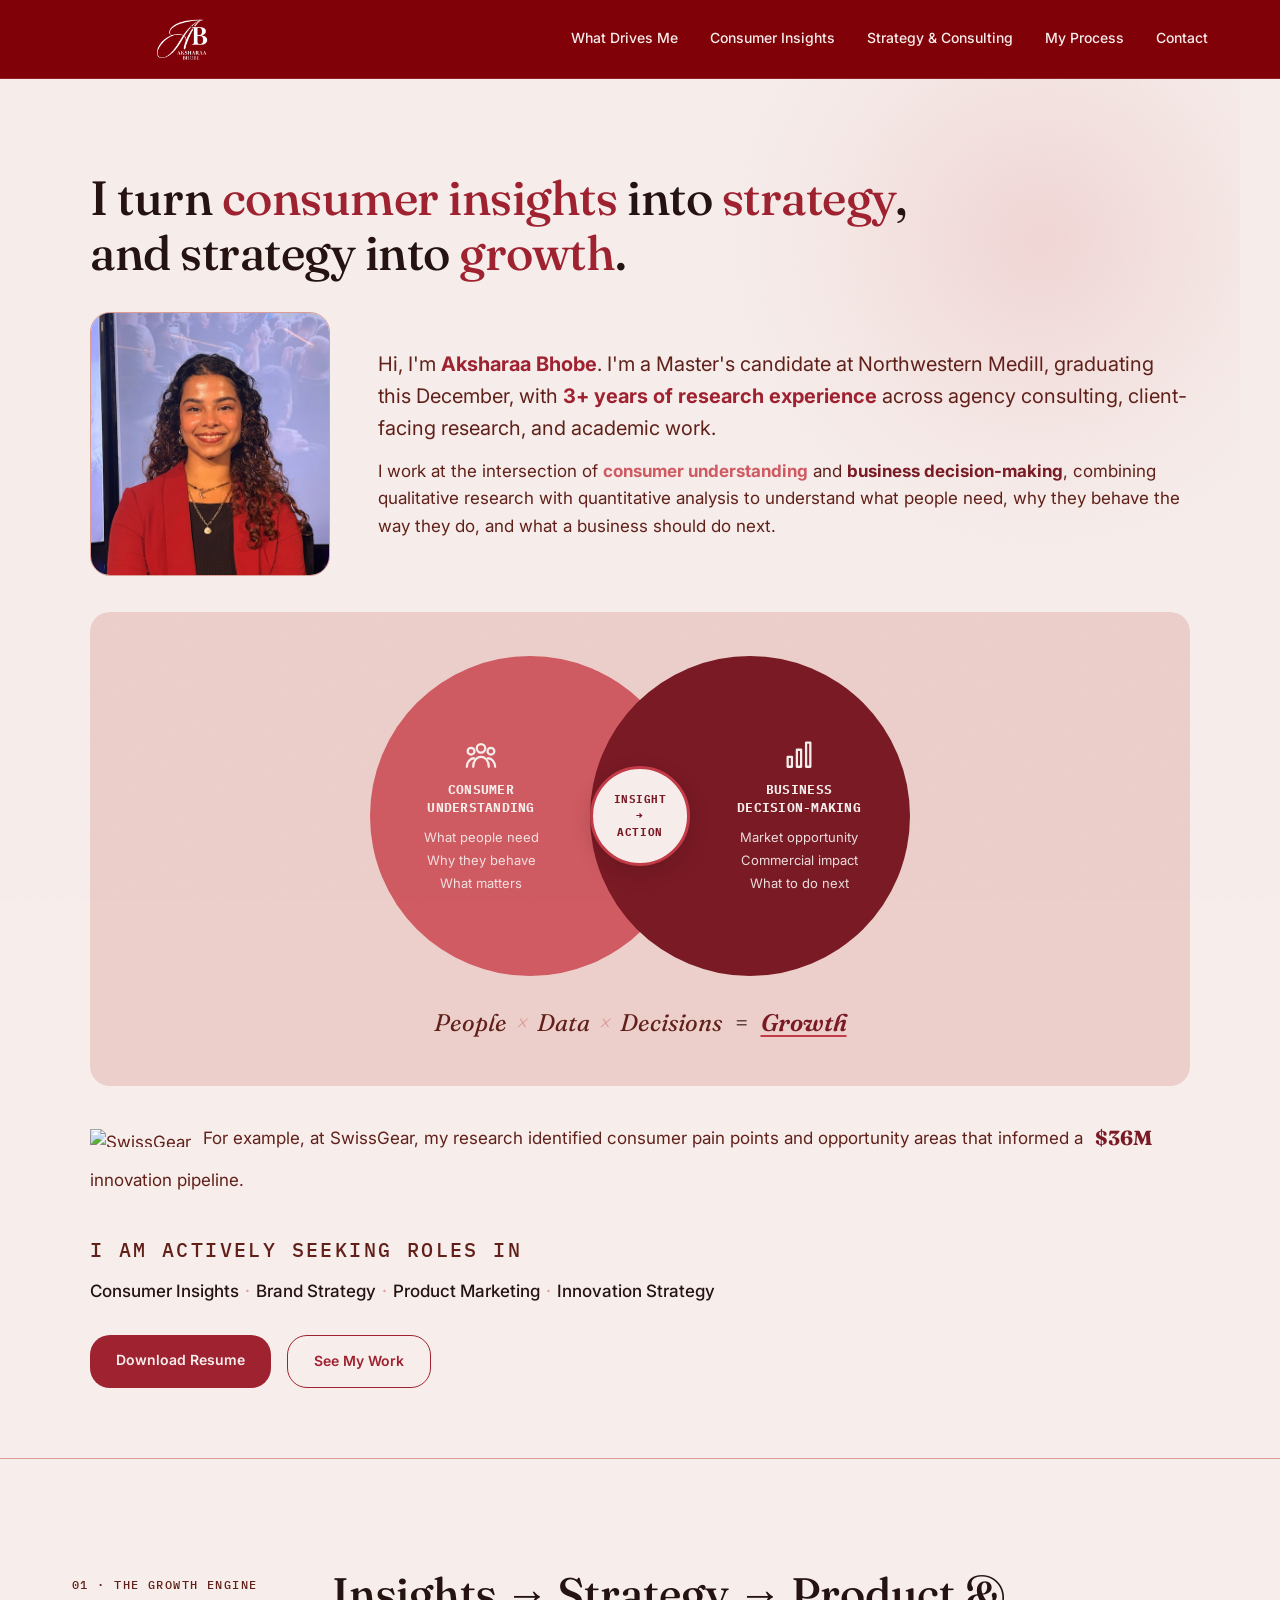
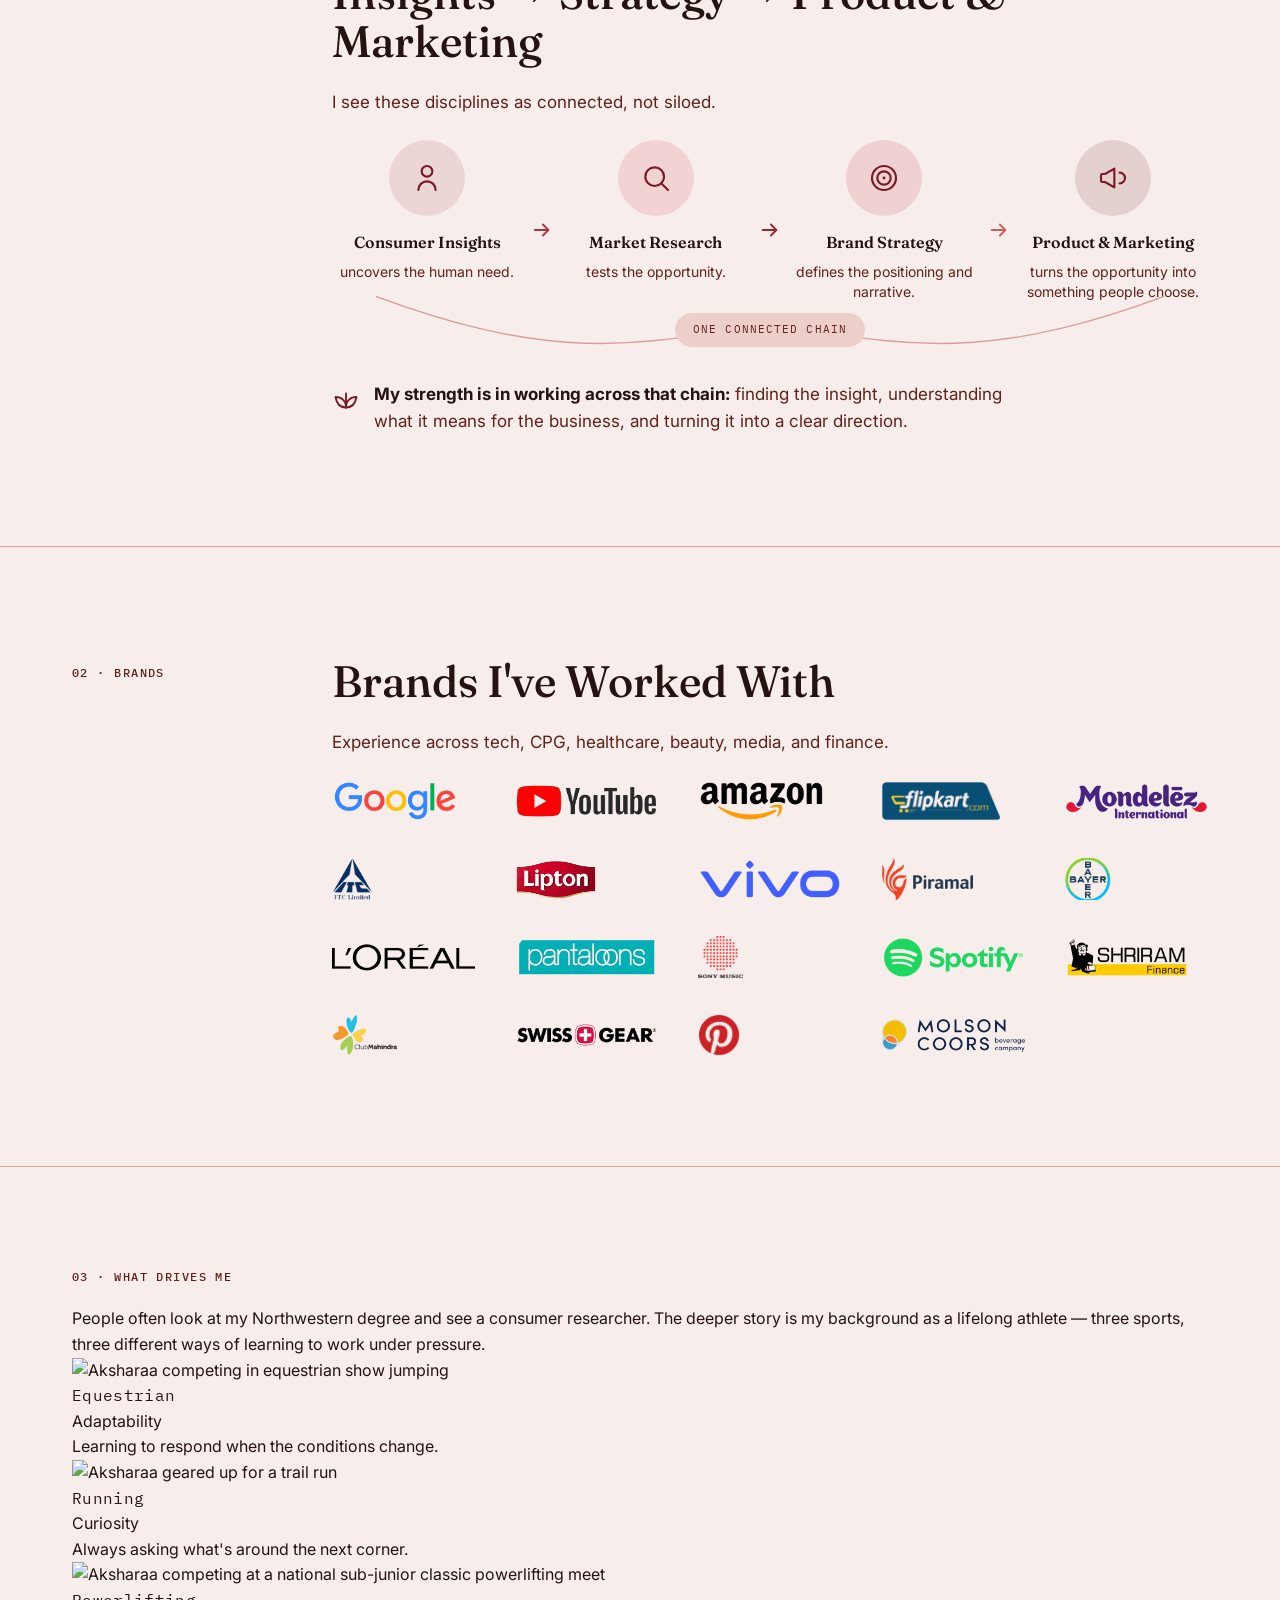
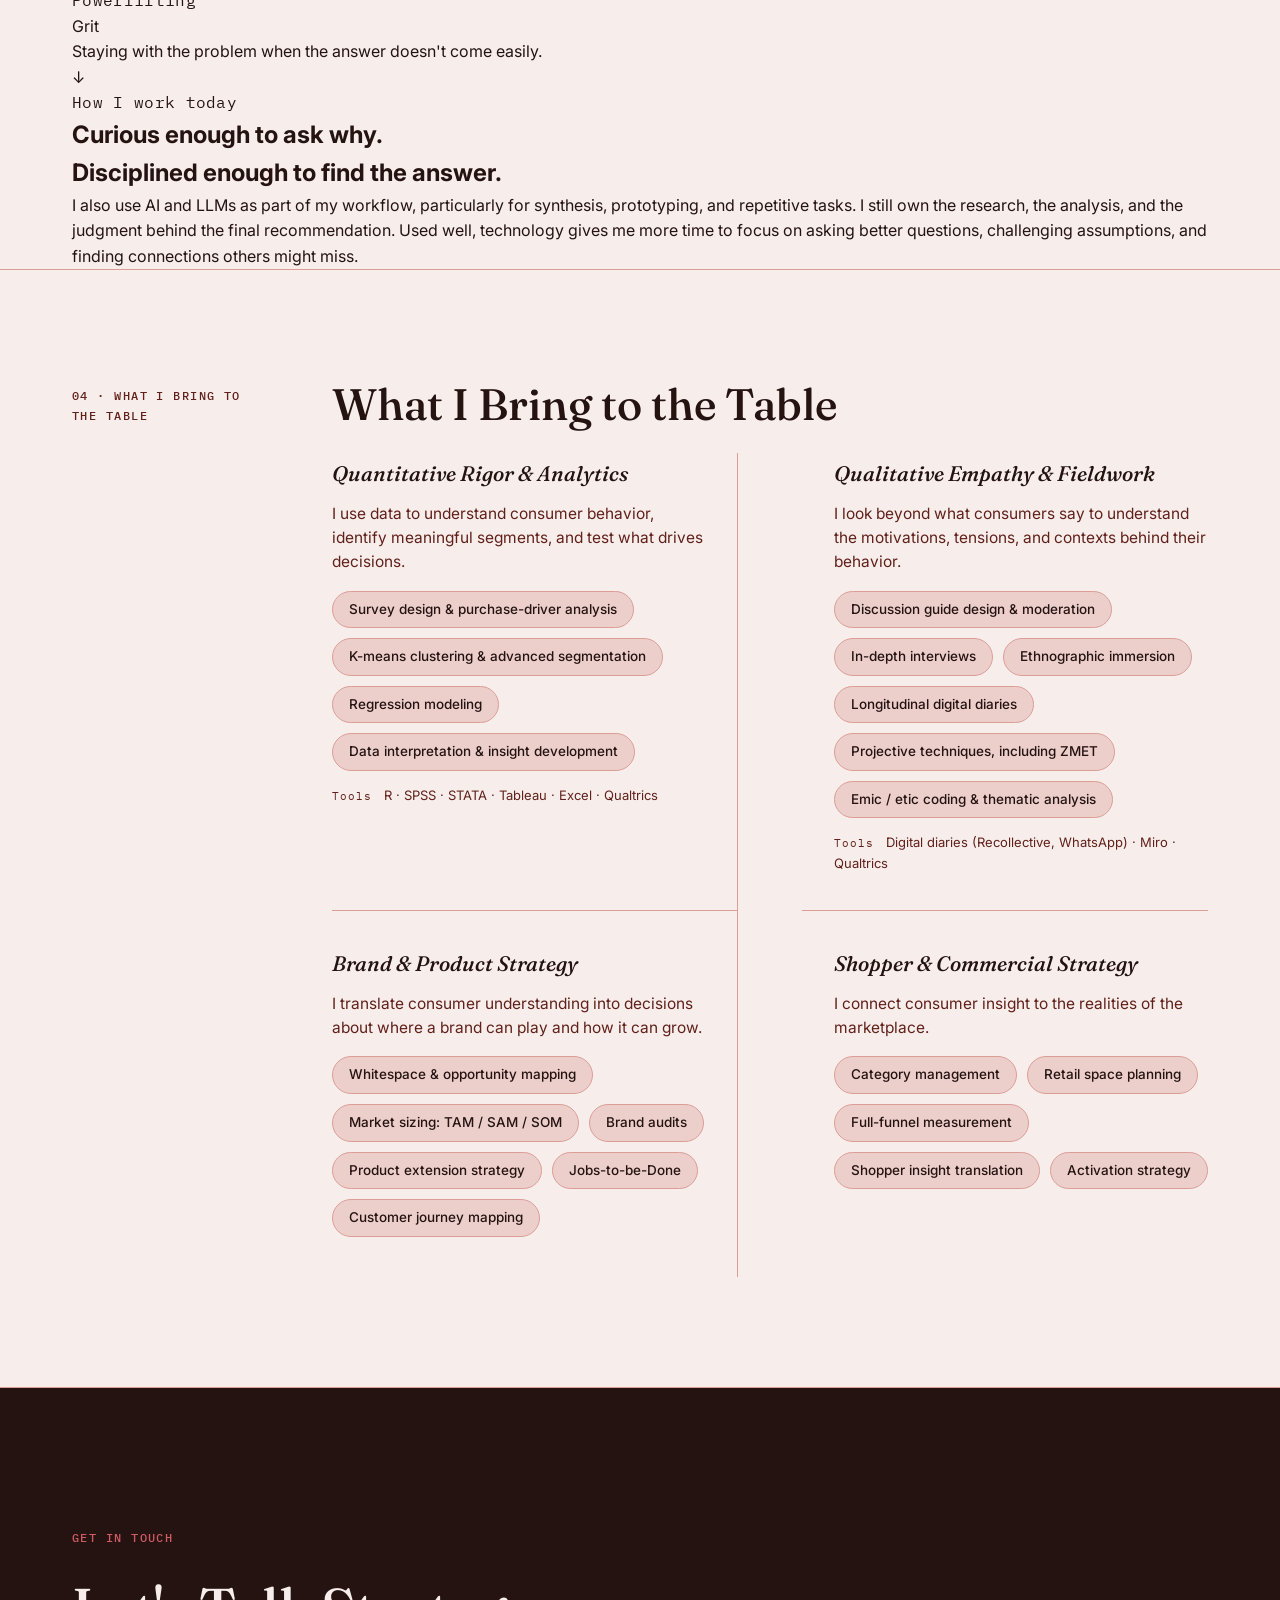
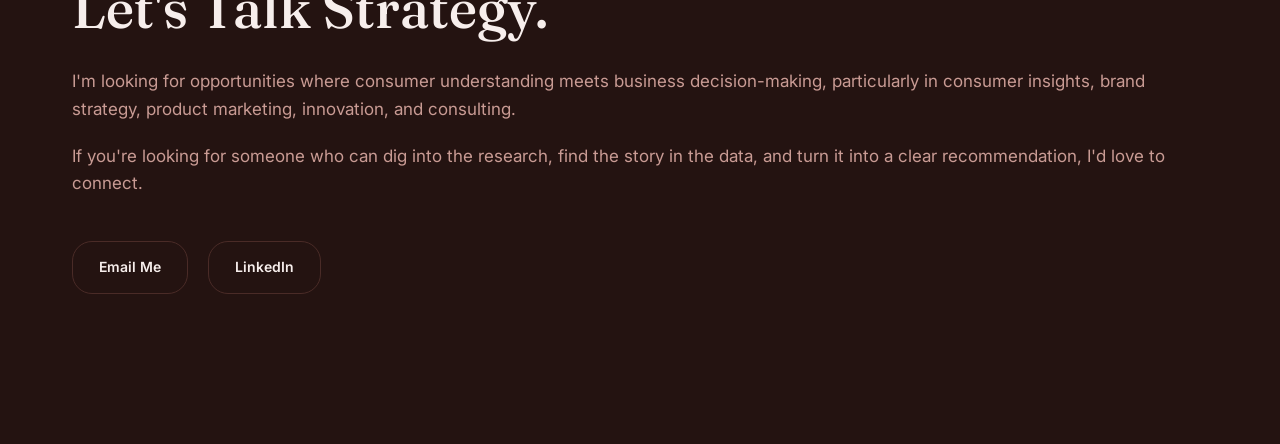
==== index.html @ e359de3a "Update index.html" ====
<!DOCTYPE html>
<html lang="en">
<head>
<meta charset="UTF-8">
<meta name="viewport" content="width=device-width, initial-scale=1.0">
<title>Aksharaa Bhobe: Consumer Insights, Brand Strategy &amp; Product Marketing</title>
<meta name="description" content="Aksharaa Bhobe turns consumer insights into strategy, and strategy into growth. IMC Master's candidate at Northwestern Medill with 3+ years of research experience across consumer insights, brand strategy, product marketing, and innovation strategy.">

<!-- Favicon -->
<link rel="icon" href="assets/favicon.ico" sizes="any">
<link rel="icon" type="image/png" sizes="32x32" href="assets/favicon-32x32.png">
<link rel="icon" type="image/png" sizes="16x16" href="assets/favicon-16x16.png">
<link rel="apple-touch-icon" sizes="180x180" href="assets/apple-touch-icon.png">
<link rel="icon" type="image/png" sizes="192x192" href="assets/android-chrome-192x192.png">
<link rel="icon" type="image/png" sizes="512x512" href="assets/android-chrome-512x512.png">

<!-- Open Graph / LinkedIn -->
<meta property="og:type" content="website" />
<meta property="og:url" content="https://akshbhobe-star.github.io/akshbhobe.github.io/" />
<meta property="og:title" content="Aksharaa Bhobe: Consumer Insights, Brand Strategy & Product Marketing" />
<meta property="og:description" content="I turn consumer insights into strategy, and strategy into growth. IMC Master's candidate at Northwestern Medill with 3+ years of research experience." />
<meta property="og:image" content="https://akshbhobe-star.github.io/akshbhobe.github.io/assets/og-image.png" />
<meta property="og:image:width" content="1200" />
<meta property="og:image:height" content="630" />

<!-- Twitter / X -->
<meta name="twitter:card" content="summary_large_image" />
<meta name="twitter:url" content="https://akshbhobe-star.github.io/akshbhobe.github.io/" />
<meta name="twitter:title" content="Aksharaa Bhobe: Consumer Insights, Brand Strategy & Product Marketing" />
<meta name="twitter:description" content="I turn consumer insights into strategy, and strategy into growth. IMC Master's candidate at Northwestern Medill with 3+ years of research experience." />
<meta name="twitter:image" content="https://akshbhobe-star.github.io/akshbhobe.github.io/assets/og-image.png" />

<link rel="canonical" href="https://akshbhobe-star.github.io/akshbhobe.github.io/">

<link rel="preconnect" href="https://fonts.googleapis.com">
<link rel="preconnect" href="https://fonts.gstatic.com" crossorigin>
<link href="https://fonts.googleapis.com/css2?family=Fraunces:ital,opsz,wght@0,9..144,300;0,9..144,400;0,9..144,500;0,9..144,600;0,9..144,700;1,9..144,400;1,9..144,500&family=Inter:wght@400;500;600;700&family=IBM+Plex+Mono:wght@400;500&display=swap" rel="stylesheet">
<link rel="stylesheet" href="styles.css">
</head>
<body>

<div class="grain" aria-hidden="true"></div>

<a class="skip-link" href="#main-content">Skip to main content</a>

<!-- NAV -->
<nav class="nav" id="nav" aria-label="Primary">
  <div class="nav-inner">
    <a href="index.html" class="nav-mark"><img src="assets/logo.png" alt="Aksharaa Bhobe home" class="nav-logo"></a>
    <div class="nav-links" id="navLinks">
      <a href="index.html#drives">What Drives Me</a>
      <a href="research.html">Consumer Insights</a>
      <a href="strategy.html">Strategy &amp; Consulting</a>
      <a href="skills.html">My Process</a>
      <a href="index.html#contact">Contact</a>
    </div>
    <button class="nav-toggle" id="navToggle" aria-label="Toggle menu" aria-expanded="false" aria-controls="navLinks">
      <span></span><span></span><span></span>
    </button>
  </div>
</nav>

<!-- HERO -->
<header class="hero hero-v2" id="top">
  <div class="hero-inner-v2">
    <h1 class="hero-title-v2">I turn <span class="accent-term">consumer insights</span> into <span class="accent-term">strategy</span>, and strategy into <span class="accent-term">growth</span>.</h1>

    <div class="hero-photo-row">
      <div class="hero-photo-col">
        <img src="assets/headshot.jpg" alt="Portrait of Aksharaa Bhobe" width="514" height="564">
      </div>
      <div class="hero-intro-col">
        <p class="hero-sub-v2">
          Hi, I'm <span class="accent-name">Aksharaa Bhobe</span>. I'm a Master's candidate at Northwestern Medill, graduating this December, with <strong>3+ years of research experience</strong> across agency consulting, client-facing research, and academic work.
        </p>
        <p class="hero-tagline-v2">
          I work at the intersection of <span class="vp-tie-a">consumer understanding</span> and <span class="vp-tie-b">business decision-making</span>, combining qualitative research with quantitative analysis to understand what people need, why they behave the way they do, and what a business should do next.
        </p>
      </div>
    </div>

    <!-- VALUE PROPOSITION -->
    <div class="vp-panel">
      <div class="vp-venn">
        <div class="vp-circle vp-circle-left">
          <div class="vp-circle-icon" aria-hidden="true">
            <svg viewBox="0 0 24 24" fill="none" stroke="currentColor" stroke-width="1.6" stroke-linecap="round" stroke-linejoin="round"><circle cx="12" cy="8" r="3"/><circle cx="5" cy="10" r="2.4"/><circle cx="19" cy="10" r="2.4"/><path d="M2 21c0-3.5 2.5-6 5-6M22 21c0-3.5-2.5-6-5-6M6.5 21c0-4 2.5-7 5.5-7s5.5 3 5.5 7"/></svg>
          </div>
          <p class="vp-circle-title mono">Consumer<br>Understanding</p>
          <ul class="vp-circle-list">
            <li>What people need</li>
            <li>Why they behave</li>
            <li>What matters</li>
          </ul>
        </div>
        <div class="vp-circle vp-circle-right">
          <div class="vp-circle-icon" aria-hidden="true">
            <svg viewBox="0 0 24 24" fill="none" stroke="currentColor" stroke-width="1.6" stroke-linecap="round" stroke-linejoin="round"><rect x="4" y="14" width="3" height="7"/><rect x="10.5" y="9" width="3" height="12"/><rect x="17" y="4" width="3" height="17"/></svg>
          </div>
          <p class="vp-circle-title mono">Business<br>Decision-Making</p>
          <ul class="vp-circle-list">
            <li>Market opportunity</li>
            <li>Commercial impact</li>
            <li>What to do next</li>
          </ul>
        </div>
        <div class="vp-circle-center">
          <p class="vp-center-label mono">Insight<br>&rarr;<br>Action</p>
        </div>
      </div>
      <p class="vp-equation">People <span class="sep">&times;</span> Data <span class="sep">&times;</span> Decisions <span class="vp-eq-eq">=</span> <span class="vp-growth">Growth</span></p>
    </div>

    <!-- SWISSGEAR PROOF LINE -->
    <p class="swiss-line">
      <img src="assets/logos/swissgear-wordmark.png" alt="SwissGear" class="swiss-logo-inline">
      For example, at SwissGear, my research identified consumer pain points and opportunity areas that informed a <strong>$36M</strong> innovation pipeline.
    </p>

    <div class="hero-seeking">
      <p class="mono eyebrow">I am actively seeking roles in</p>
      <p class="hero-seeking-roles">Consumer Insights <span class="sep">·</span> Brand Strategy <span class="sep">·</span> Product Marketing <span class="sep">·</span> Innovation Strategy</p>
    </div>

    <div class="hero-cta">
      <a href="assets/Aksharaa_Bhobe_Resume.pdf" class="btn btn-primary" target="_blank" rel="noopener">Download Resume</a>
      <a href="research.html" class="btn btn-ghost">See My Work</a>
    </div>
  </div>
</header>

<main id="main-content">

  <!-- THE GROWTH ENGINE -->
  <section class="section reveal" id="engine" aria-labelledby="engine-heading">
    <div class="section-inner section-grid">
      <div class="section-tag">
        <p class="mono eyebrow">01 &middot; The Growth Engine</p>
      </div>
      <div class="section-content">
        <h2 class="section-title" id="engine-heading">Insights &rarr; Strategy &rarr; Product &amp; Marketing</h2>
        <p class="lede-line">I see these disciplines as connected, not siloed.</p>

        <div class="engine-chain">
          <div class="engine-chain-track">
            <div class="engine-node">
              <div class="engine-icon engine-icon-1" aria-hidden="true">
                <svg viewBox="0 0 24 24" fill="none" stroke="currentColor" stroke-width="1.6" stroke-linecap="round" stroke-linejoin="round"><circle cx="12" cy="7" r="4"/><path d="M5.5 21a6.5 6.5 0 0 1 13 0"/></svg>
              </div>
              <p class="engine-node-title">Consumer Insights</p>
              <p class="engine-node-desc">uncovers the human need.</p>
            </div>

            <div class="engine-arrow engine-arrow-1" aria-hidden="true">
              <svg viewBox="0 0 24 24" fill="none" stroke="currentColor" stroke-width="2" stroke-linecap="round" stroke-linejoin="round"><path d="M4 12h14"/><path d="m13 6 6 6-6 6"/></svg>
            </div>

            <div class="engine-node">
              <div class="engine-icon engine-icon-2" aria-hidden="true">
                <svg viewBox="0 0 24 24" fill="none" stroke="currentColor" stroke-width="1.6" stroke-linecap="round" stroke-linejoin="round"><circle cx="11" cy="11" r="7"/><path d="m21 21-4.35-4.35"/></svg>
              </div>
              <p class="engine-node-title">Market Research</p>
              <p class="engine-node-desc">tests the opportunity.</p>
            </div>

            <div class="engine-arrow engine-arrow-2" aria-hidden="true">
              <svg viewBox="0 0 24 24" fill="none" stroke="currentColor" stroke-width="2" stroke-linecap="round" stroke-linejoin="round"><path d="M4 12h14"/><path d="m13 6 6 6-6 6"/></svg>
            </div>

            <div class="engine-node">
              <div class="engine-icon engine-icon-3" aria-hidden="true">
                <svg viewBox="0 0 24 24" fill="none" stroke="currentColor" stroke-width="1.6" stroke-linecap="round" stroke-linejoin="round"><circle cx="12" cy="12" r="9"/><circle cx="12" cy="12" r="5"/><circle cx="12" cy="12" r="1.1" fill="currentColor" stroke="none"/></svg>
              </div>
              <p class="engine-node-title">Brand Strategy</p>
              <p class="engine-node-desc">defines the positioning and narrative.</p>
            </div>

            <div class="engine-arrow engine-arrow-3" aria-hidden="true">
              <svg viewBox="0 0 24 24" fill="none" stroke="currentColor" stroke-width="2" stroke-linecap="round" stroke-linejoin="round"><path d="M4 12h14"/><path d="m13 6 6 6-6 6"/></svg>
            </div>

            <div class="engine-node">
              <div class="engine-icon engine-icon-4" aria-hidden="true">
                <svg viewBox="0 0 24 24" fill="none" stroke="currentColor" stroke-width="1.6" stroke-linecap="round" stroke-linejoin="round"><path d="M3 10v4a1 1 0 0 0 1 1h2l7 4V5L6 9H4a1 1 0 0 0-1 1z"/><path d="M17 8a4 4 0 0 1 0 8"/></svg>
              </div>
              <p class="engine-node-title">Product &amp; Marketing</p>
              <p class="engine-node-desc">turns the opportunity into something people choose.</p>
            </div>
          </div>

          <div class="engine-chain-bridge" aria-hidden="true">
            <svg class="engine-bridge-svg" viewBox="0 0 800 70" preserveAspectRatio="none">
              <path class="engine-bridge-path" d="M40 8 C 180 70, 260 70, 380 40" fill="none" stroke-width="1.5" marker-end="url(#engineArrowLeft)"/>
              <path class="engine-bridge-path" d="M760 8 C 620 70, 540 70, 420 40" fill="none" stroke-width="1.5" marker-end="url(#engineArrowRight)"/>
              <defs>
                <marker id="engineArrowLeft" markerWidth="8" markerHeight="8" refX="4" refY="4" orient="auto"><path d="M0,0 L8,4 L0,8 Z" /></marker>
                <marker id="engineArrowRight" markerWidth="8" markerHeight="8" refX="4" refY="4" orient="auto"><path d="M8,0 L0,4 L8,8 Z" /></marker>
              </defs>
            </svg>
            <span class="engine-chain-pill mono">One connected chain</span>
          </div>
        </div>

        <p class="closing-line engine-closing">
          <span class="engine-closing-icon" aria-hidden="true">
            <svg viewBox="0 0 24 24" fill="none" stroke="currentColor" stroke-width="1.6" stroke-linecap="round" stroke-linejoin="round"><path d="M12 21c0-6 4-9 9-9-1 6-4 9-9 9z"/><path d="M12 21c0-6-4-9-9-9 1 6 4 9 9 9z"/><path d="M12 21V9"/></svg>
          </span>
          <span><strong>My strength is in working across that chain:</strong> finding the insight, understanding what it means for the business, and turning it into a clear direction.</span>
        </p>
      </div>
    </div>
  </section>

  <!-- BRANDS -->
  <section class="section reveal" id="clients" aria-labelledby="brands-heading">
    <div class="section-inner section-grid">
      <div class="section-tag">
        <p class="mono eyebrow">02 &middot; Brands</p>
      </div>
      <div class="section-content">
        <h2 class="section-title" id="brands-heading">Brands I've Worked With</h2>
        <p class="lede-line">Experience across tech, CPG, healthcare, beauty, media, and finance.</p>
        <ul class="brand-logos" aria-label="Brands I've worked with">
          <li><img src="[data-uri]" alt="Google" class="brand-logo" loading="lazy"></li>
          <li><img src="[data-uri]" alt="YouTube" class="brand-logo" loading="lazy"></li>
          <li><img src="[data-uri]" alt="Amazon" class="brand-logo" loading="lazy"></li>
          <li><img src="[data-uri]" alt="Flipkart" class="brand-logo" loading="lazy"></li>
          <li><img src="[data-uri]" alt="Mondelēz International" class="brand-logo" loading="lazy"></li>
          <li><img src="[data-uri]" alt="ITC Limited" class="brand-logo" loading="lazy"></li>
          <li><img src="[data-uri]" alt="Lipton" class="brand-logo" loading="lazy"></li>
          <li><img src="[data-uri]" alt="Vivo" class="brand-logo" loading="lazy"></li>
          <li><img src="[data-uri]" alt="Piramal" class="brand-logo" loading="lazy"></li>
          <li><img src="[data-uri]" alt="Bayer" class="brand-logo" loading="lazy"></li>
          <li><img src="[data-uri]" alt="L'Oréal" class="brand-logo" loading="lazy"></li>
          <li><img src="[data-uri]" alt="Pantaloons" class="brand-logo" loading="lazy"></li>
          <li><img src="[data-uri]" alt="Sony Music" class="brand-logo" loading="lazy"></li>
          <li><img src="[data-uri]" alt="Spotify" class="brand-logo" loading="lazy"></li>
          <li><img src="[data-uri]" alt="Shriram Finance" class="brand-logo" loading="lazy"></li>
          <li><img src="[data-uri]" alt="Club Mahindra" class="brand-logo" loading="lazy"></li>
          <li><img src="[data-uri]" alt="SwissGear" class="brand-logo" loading="lazy"></li>
          <li><img src="[data-uri]" alt="Pinterest" class="brand-logo" loading="lazy"></li>
          <li><img src="[data-uri]" alt="Molson Coors" class="brand-logo" loading="lazy"></li>
        </ul>
      </div>
    </div>
  </section>

  <!-- WHAT DRIVES ME — editorial photo grid + closing pull-quote,
       deliberately breaking the label+content grid used elsewhere:
       the most personal section on the page gets the most room. -->
  <section class="drives-scroll reveal" id="drives" aria-labelledby="drives-heading">
    <div class="section-inner drives-stage">
      <p class="mono eyebrow drives-eyebrow">03 &middot; What Drives Me</p>
      <p class="drives-intro">
        People often look at my Northwestern degree and see a consumer researcher. The deeper story is my background as a lifelong athlete &mdash; three sports, three different ways of learning to work under pressure.
      </p>

      <div class="drives-grid">
        <figure class="drives-card">
          <div class="drives-card-photo">
            <img src="assets/drives/equestrian.jpg" alt="Aksharaa competing in equestrian show jumping" loading="lazy">
          </div>
          <figcaption>
            <p class="drives-card-sport mono">Equestrian</p>
            <p class="drives-card-trait">Adaptability</p>
            <p class="drives-card-desc">Learning to respond when the conditions change.</p>
          </figcaption>
        </figure>

        <figure class="drives-card drives-card-mid">
          <div class="drives-card-photo">
            <img src="assets/drives/running.jpg" alt="Aksharaa geared up for a trail run" loading="lazy">
          </div>
          <figcaption>
            <p class="drives-card-sport mono">Running</p>
            <p class="drives-card-trait">Curiosity</p>
            <p class="drives-card-desc">Always asking what's around the next corner.</p>
          </figcaption>
        </figure>

        <figure class="drives-card">
          <div class="drives-card-photo">
            <img src="assets/drives/powerlifting.jpg" alt="Aksharaa competing at a national sub-junior classic powerlifting meet" loading="lazy">
          </div>
          <figcaption>
            <p class="drives-card-sport mono">Powerlifting</p>
            <p class="drives-card-trait">Grit</p>
            <p class="drives-card-desc">Staying with the problem when the answer doesn't come easily.</p>
          </figcaption>
        </figure>
      </div>

      <p class="drives-arrow-divider" aria-hidden="true">&darr;</p>
      <p class="drives-today-label mono">How I work today</p>
      <h2 class="drives-closing-quote" id="drives-heading">Curious enough to ask why.<br>Disciplined enough to find the answer.</h2>

      <p class="drives-followup">
        I also use AI and LLMs as part of my workflow, particularly for synthesis, prototyping, and repetitive tasks. I still own the research, the analysis, and the judgment behind the final recommendation. Used well, technology gives me more time to focus on asking better questions, challenging assumptions, and finding connections others might miss.
      </p>
    </div>
  </section>

  <!-- WHAT I BRING TO THE TABLE -->
  <section class="section reveal" id="skills" aria-labelledby="skills-heading">
    <div class="section-inner section-grid">
      <div class="section-tag">
        <p class="mono eyebrow">04 &middot; What I Bring to the Table</p>
      </div>
      <div class="section-content">
        <h2 class="section-title" id="skills-heading">What I Bring to the Table</h2>

        <div class="capability-grid">
          <div class="capability">
            <h3 class="capability-title">Quantitative Rigor &amp; Analytics</h3>
            <p class="capability-desc">I use data to understand consumer behavior, identify meaningful segments, and test what drives decisions.</p>
            <ul class="capability-list">
              <li>Survey design &amp; purchase-driver analysis</li>
              <li>K-means clustering &amp; advanced segmentation</li>
              <li>Regression modeling</li>
              <li>Data interpretation &amp; insight development</li>
            </ul>
            <p class="capability-tools"><span class="mono">Tools</span> R &middot; SPSS &middot; STATA &middot; Tableau &middot; Excel &middot; Qualtrics</p>
          </div>

          <div class="capability">
            <h3 class="capability-title">Qualitative Empathy &amp; Fieldwork</h3>
            <p class="capability-desc">I look beyond what consumers say to understand the motivations, tensions, and contexts behind their behavior.</p>
            <ul class="capability-list">
              <li>Discussion guide design &amp; moderation</li>
              <li>In-depth interviews</li>
              <li>Ethnographic immersion</li>
              <li>Longitudinal digital diaries</li>
              <li>Projective techniques, including ZMET</li>
              <li>Emic / etic coding &amp; thematic analysis</li>
            </ul>
            <p class="capability-tools"><span class="mono">Tools</span> Digital diaries (Recollective, WhatsApp) &middot; Miro &middot; Qualtrics</p>
          </div>

          <div class="capability">
            <h3 class="capability-title">Brand &amp; Product Strategy</h3>
            <p class="capability-desc">I translate consumer understanding into decisions about where a brand can play and how it can grow.</p>
            <ul class="capability-list">
              <li>Whitespace &amp; opportunity mapping</li>
              <li>Market sizing: TAM / SAM / SOM</li>
              <li>Brand audits</li>
              <li>Product extension strategy</li>
              <li>Jobs-to-be-Done</li>
              <li>Customer journey mapping</li>
            </ul>
          </div>

          <div class="capability">
            <h3 class="capability-title">Shopper &amp; Commercial Strategy</h3>
            <p class="capability-desc">I connect consumer insight to the realities of the marketplace.</p>
            <ul class="capability-list">
              <li>Category management</li>
              <li>Retail space planning</li>
              <li>Full-funnel measurement</li>
              <li>Shopper insight translation</li>
              <li>Activation strategy</li>
            </ul>
          </div>
        </div>
      </div>
    </div>
  </section>

</main>

<!-- FOOTER (persistent contact) -->
<footer class="contact" id="contact" aria-labelledby="contact-heading">
  <div class="section-inner contact-inner">
    <p class="mono eyebrow">Get In Touch</p>
    <h2 class="contact-title" id="contact-heading">Let's Talk Strategy.</h2>
    <p class="contact-sub">
      I'm looking for opportunities where consumer understanding meets business decision-making, particularly in consumer insights, brand strategy, product marketing, innovation, and consulting.
    </p>
    <p class="contact-sub contact-sub-2">
      If you're looking for someone who can dig into the research, find the story in the data, and turn it into a clear recommendation, I'd love to connect.
    </p>
    <div class="contact-links">
      <a href="mailto:akshbhobe@gmail.com" class="contact-link">Email Me</a>
      <a href="https://www.linkedin.com/in/aksharaa-bhobe" class="contact-link" target="_blank" rel="noopener">LinkedIn</a>
    </div>
  </div>
</footer>

<script src="script.js"></script>
</body>
</html>
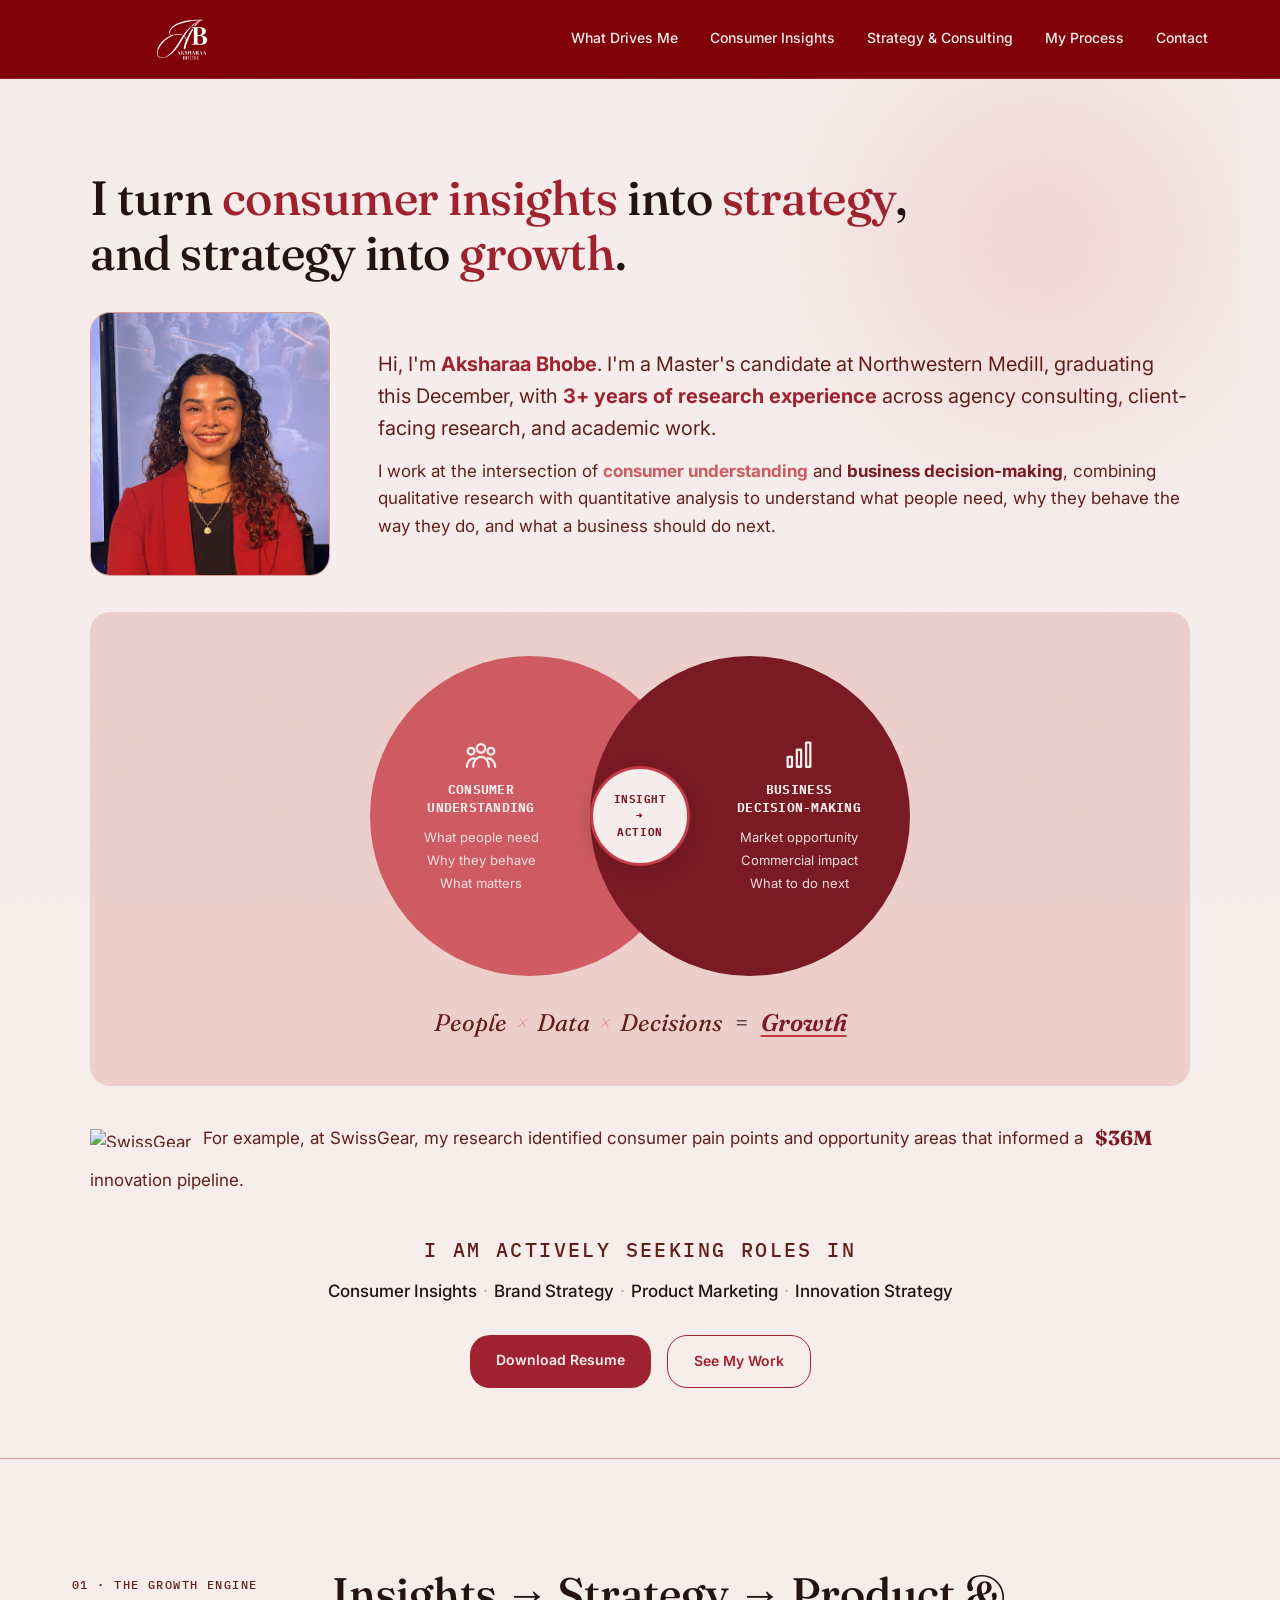
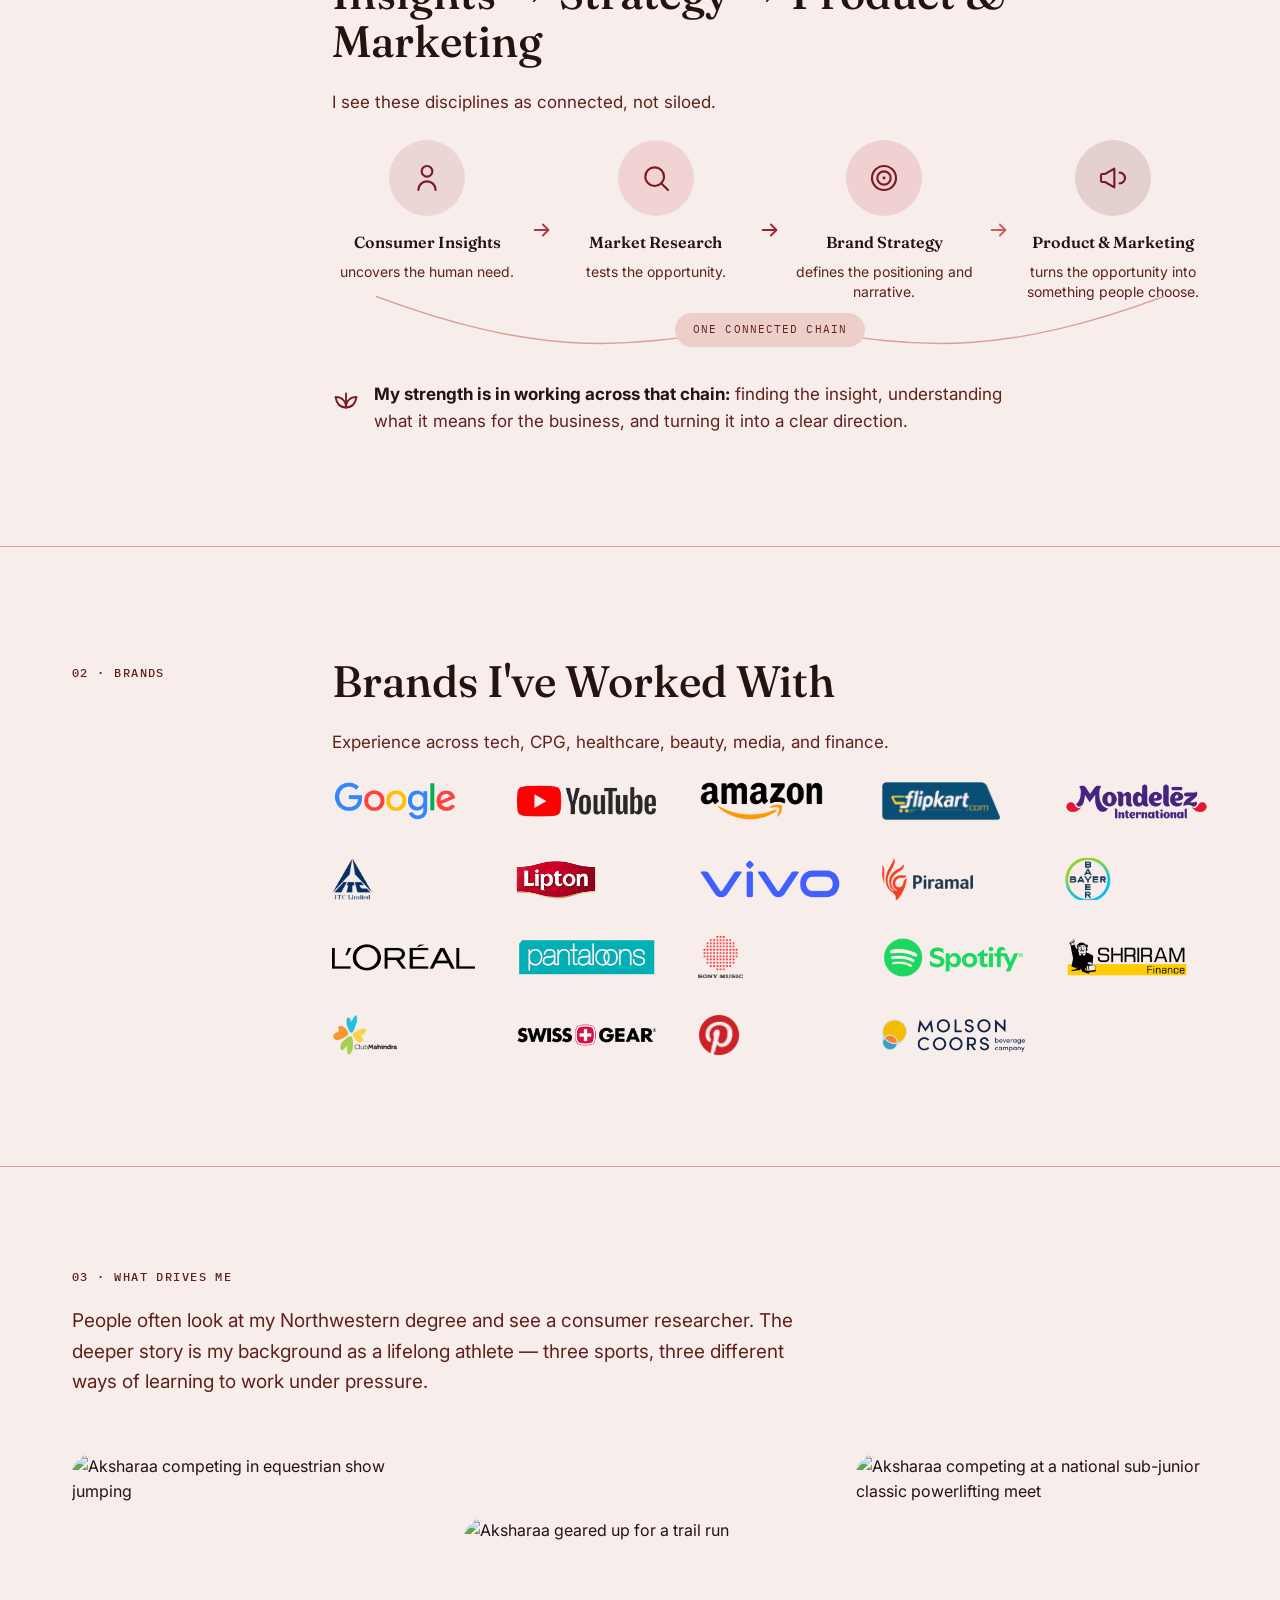
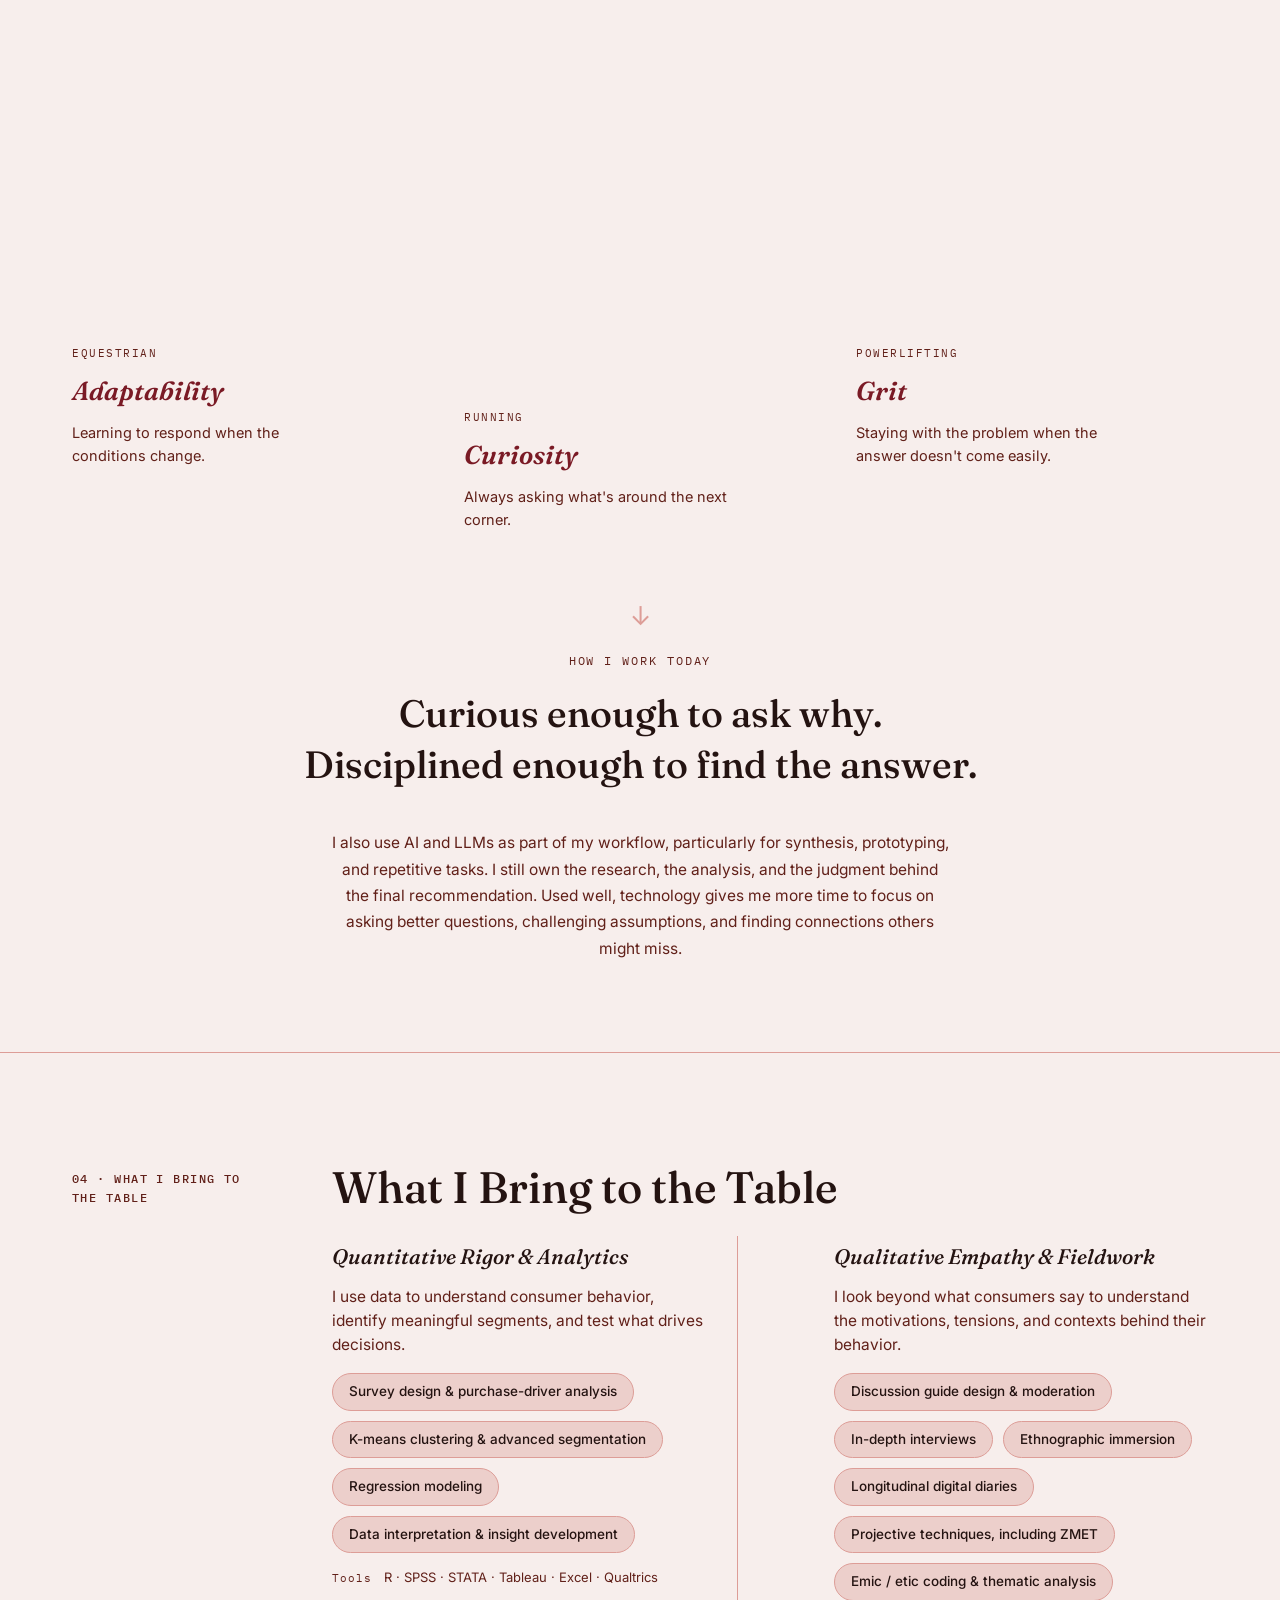
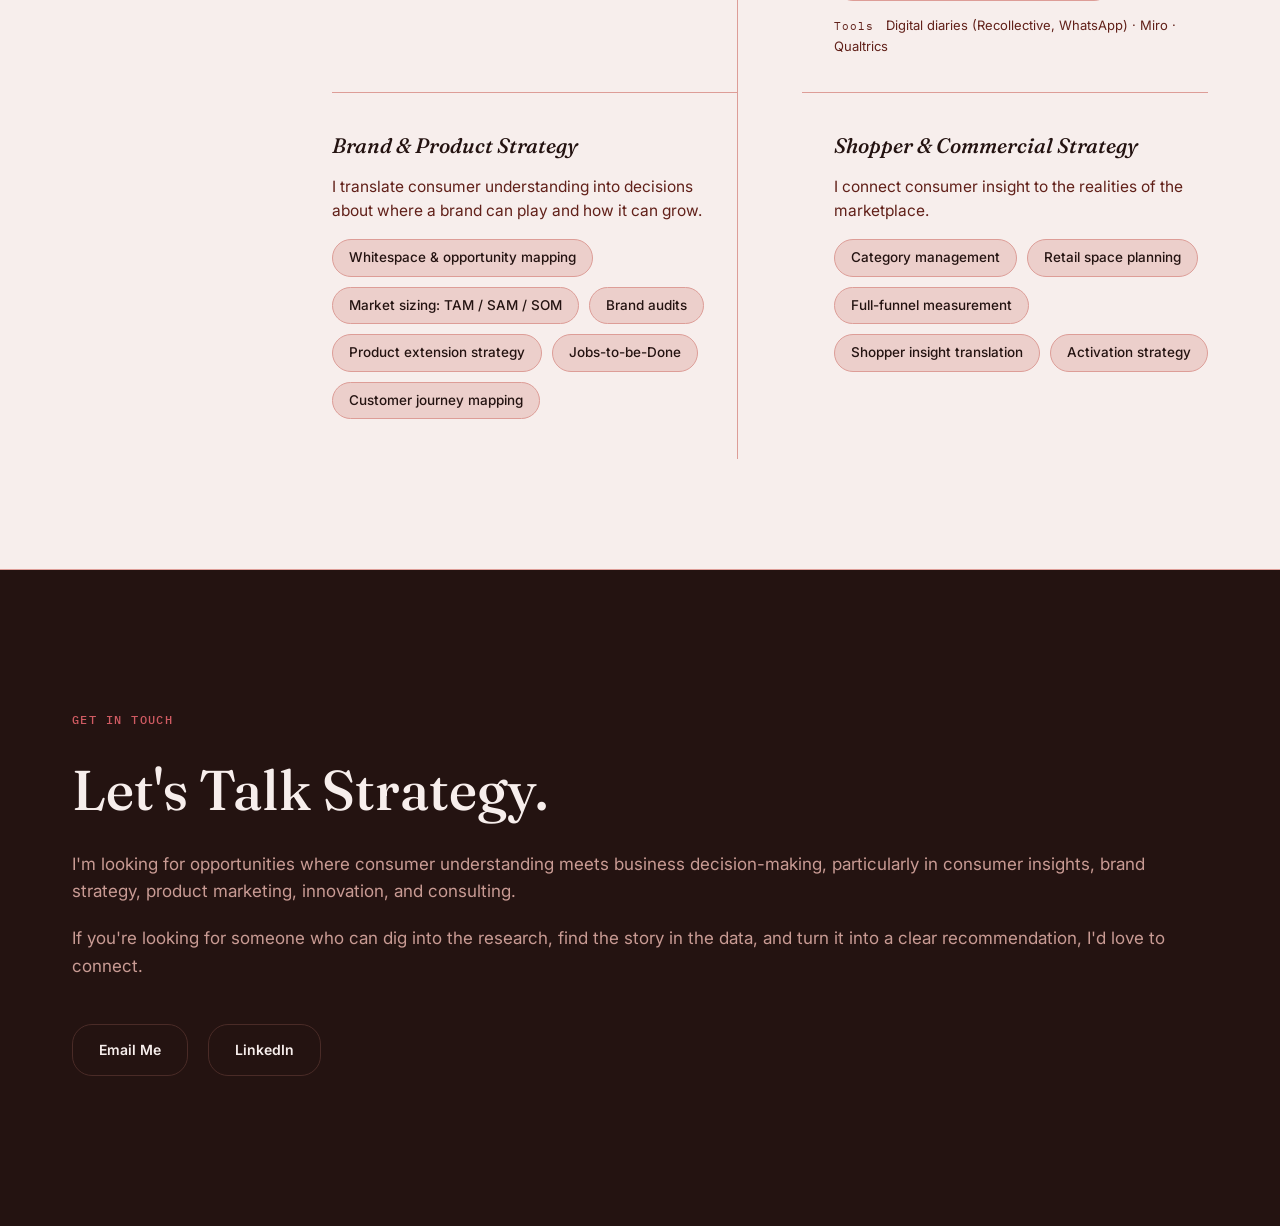
==== commit 29d665d7: "Update index.html" ====
--- a/index.html
+++ b/index.html
@@ -258,7 +258,7 @@
       <div class="drives-grid">
         <figure class="drives-card">
           <div class="drives-card-photo">
-            <img src="assets/drives/equestrian.jpg" alt="Aksharaa competing in equestrian show jumping" loading="lazy">
+            <img src="assets/equestrian.jpg" alt="Aksharaa competing in equestrian show jumping" loading="lazy">
           </div>
           <figcaption>
             <p class="drives-card-sport mono">Equestrian</p>
@@ -269,7 +269,7 @@
 
         <figure class="drives-card drives-card-mid">
           <div class="drives-card-photo">
-            <img src="assets/drives/running.jpg" alt="Aksharaa geared up for a trail run" loading="lazy">
+            <img src="assets/running.jpg" alt="Aksharaa geared up for a trail run" loading="lazy">
           </div>
           <figcaption>
             <p class="drives-card-sport mono">Running</p>
@@ -280,7 +280,7 @@
 
         <figure class="drives-card">
           <div class="drives-card-photo">
-            <img src="assets/drives/powerlifting.jpg" alt="Aksharaa competing at a national sub-junior classic powerlifting meet" loading="lazy">
+            <img src="assets/powerlifting.jpg" alt="Aksharaa competing at a national sub-junior classic powerlifting meet" loading="lazy">
           </div>
           <figcaption>
             <p class="drives-card-sport mono">Powerlifting</p>
--- a/styles.css
+++ b/styles.css
@@ -453,6 +453,9 @@
   opacity: 0;
   animation: riseIn 0.7s ease 0.56s forwards;
 }
+
+.hero-v2 .hero-seeking { text-align: center; }
+.hero-v2 .hero-cta { justify-content: center; }
 
 .btn {
   font-family: var(--font-body);
@@ -2799,62 +2802,114 @@
   .brand-logo { height: 32px; }
 }
 
-/* ---- What Drives Me: quote first, then the fuller story on its own
-   red panel (same red as the nav) — no scroll-pinning. Rendered
-   in normal document flow so it's the same on every browser and
-   device, just a quiet fade-in like every other section. Both
-   layers use the full section width, no narrow centered column. ---- */
+/* ---- What Drives Me: editorial photo grid (three sports, three
+   traits), an arrow transition, then a closing pull-quote. Full
+   section width, no narrow centered column. ---- */
 .drives-scroll {
   border-top: 1px solid var(--line);
-  padding: 100px 0 0;
+  padding: 100px 0 90px;
 }
 
 .drives-stage { width: 100%; }
 
 .drives-eyebrow { color: var(--ink-soft); margin-bottom: 20px; }
 
-.drives-quote {
+.drives-intro {
+  font-size: clamp(17px, 1.8vw, 19px);
+  line-height: 1.6;
+  color: var(--ink-soft);
+  max-width: 62ch;
+  margin-bottom: 56px;
+}
+
+.drives-grid {
+  display: grid;
+  grid-template-columns: repeat(3, 1fr);
+  gap: 40px;
+  margin-bottom: 64px;
+}
+
+.drives-card-mid { margin-top: 64px; }
+
+.drives-card-photo {
+  aspect-ratio: 3 / 4;
+  border-radius: var(--radius);
+  overflow: hidden;
+  margin-bottom: 22px;
+}
+.drives-card-photo img {
+  width: 100%;
+  height: 100%;
+  object-fit: cover;
+  display: block;
+}
+
+.drives-card-sport {
+  font-size: 11px;
+  letter-spacing: 0.14em;
+  text-transform: uppercase;
+  color: var(--ink-soft);
+  margin-bottom: 8px;
+}
+.drives-card-trait {
   font-family: var(--font-display);
   font-style: italic;
-  font-weight: 500;
-  font-size: clamp(30px, 4vw, 52px);
-  line-height: 1.25;
-  max-width: 18em;
+  font-weight: 600;
+  font-size: 26px;
+  color: var(--olive-deep);
+  margin-bottom: 10px;
+}
+.drives-card-desc {
+  font-size: 14.5px;
+  line-height: 1.55;
+  color: var(--ink-soft);
+  max-width: 30ch;
+}
+
+.drives-arrow-divider {
+  text-align: center;
+  font-size: 26px;
+  color: var(--line);
+  margin-bottom: 14px;
+}
+.drives-today-label {
+  text-align: center;
+  font-size: 12px;
+  letter-spacing: 0.16em;
+  text-transform: uppercase;
+  color: var(--ink-soft);
+  margin-bottom: 18px;
+}
+
+.drives-closing-quote {
+  font-family: var(--font-display);
+  font-weight: 500;
+  font-size: clamp(26px, 3.6vw, 38px);
+  line-height: 1.35;
   color: var(--ink);
-  margin-bottom: 48px;
-}
-
-.drives-story {
-  display: grid;
-  grid-template-columns: 1fr 1fr;
-  gap: 24px 64px;
-  background: #820108;
-  margin: 0 -32px;
-  padding: 56px 32px;
-}
-.drives-story-col p {
-  font-size: 16.5px;
+  text-align: center;
+  max-width: 30ch;
+  margin: 0 auto 40px;
+}
+
+.drives-followup {
+  font-size: 15.5px;
   line-height: 1.7;
-  color: var(--paper);
-  margin-bottom: 20px;
-}
-.drives-story-col p:last-child { margin-bottom: 0; }
-
-.emphasis-word {
-  font-style: italic;
-  color: #F2C9C0;
-  font-weight: 600;
+  color: var(--ink-soft);
+  max-width: 62ch;
+  margin: 0 auto;
+  text-align: center;
+}
+
+@media (max-width: 780px) {
+  .drives-grid { grid-template-columns: 1fr; gap: 36px; }
+  .drives-card-mid { margin-top: 0; }
+  .drives-card-desc { max-width: none; }
 }
 
 @media (max-width: 700px) {
-  .drives-scroll { padding: 76px 0 0; }
-  .drives-quote { margin-bottom: 40px; }
-  .drives-story {
-    display: block;
-    margin: 0 -24px;
-    padding: 44px 24px;
-  }
-  .drives-story-col + .drives-story-col { margin-top: 4px; }
+  .drives-scroll { padding: 76px 0 64px; }
+  .drives-intro { margin-bottom: 40px; }
 }
 
 /* ---- What I Bring to the Table: a quiet 2x2, divided by thin
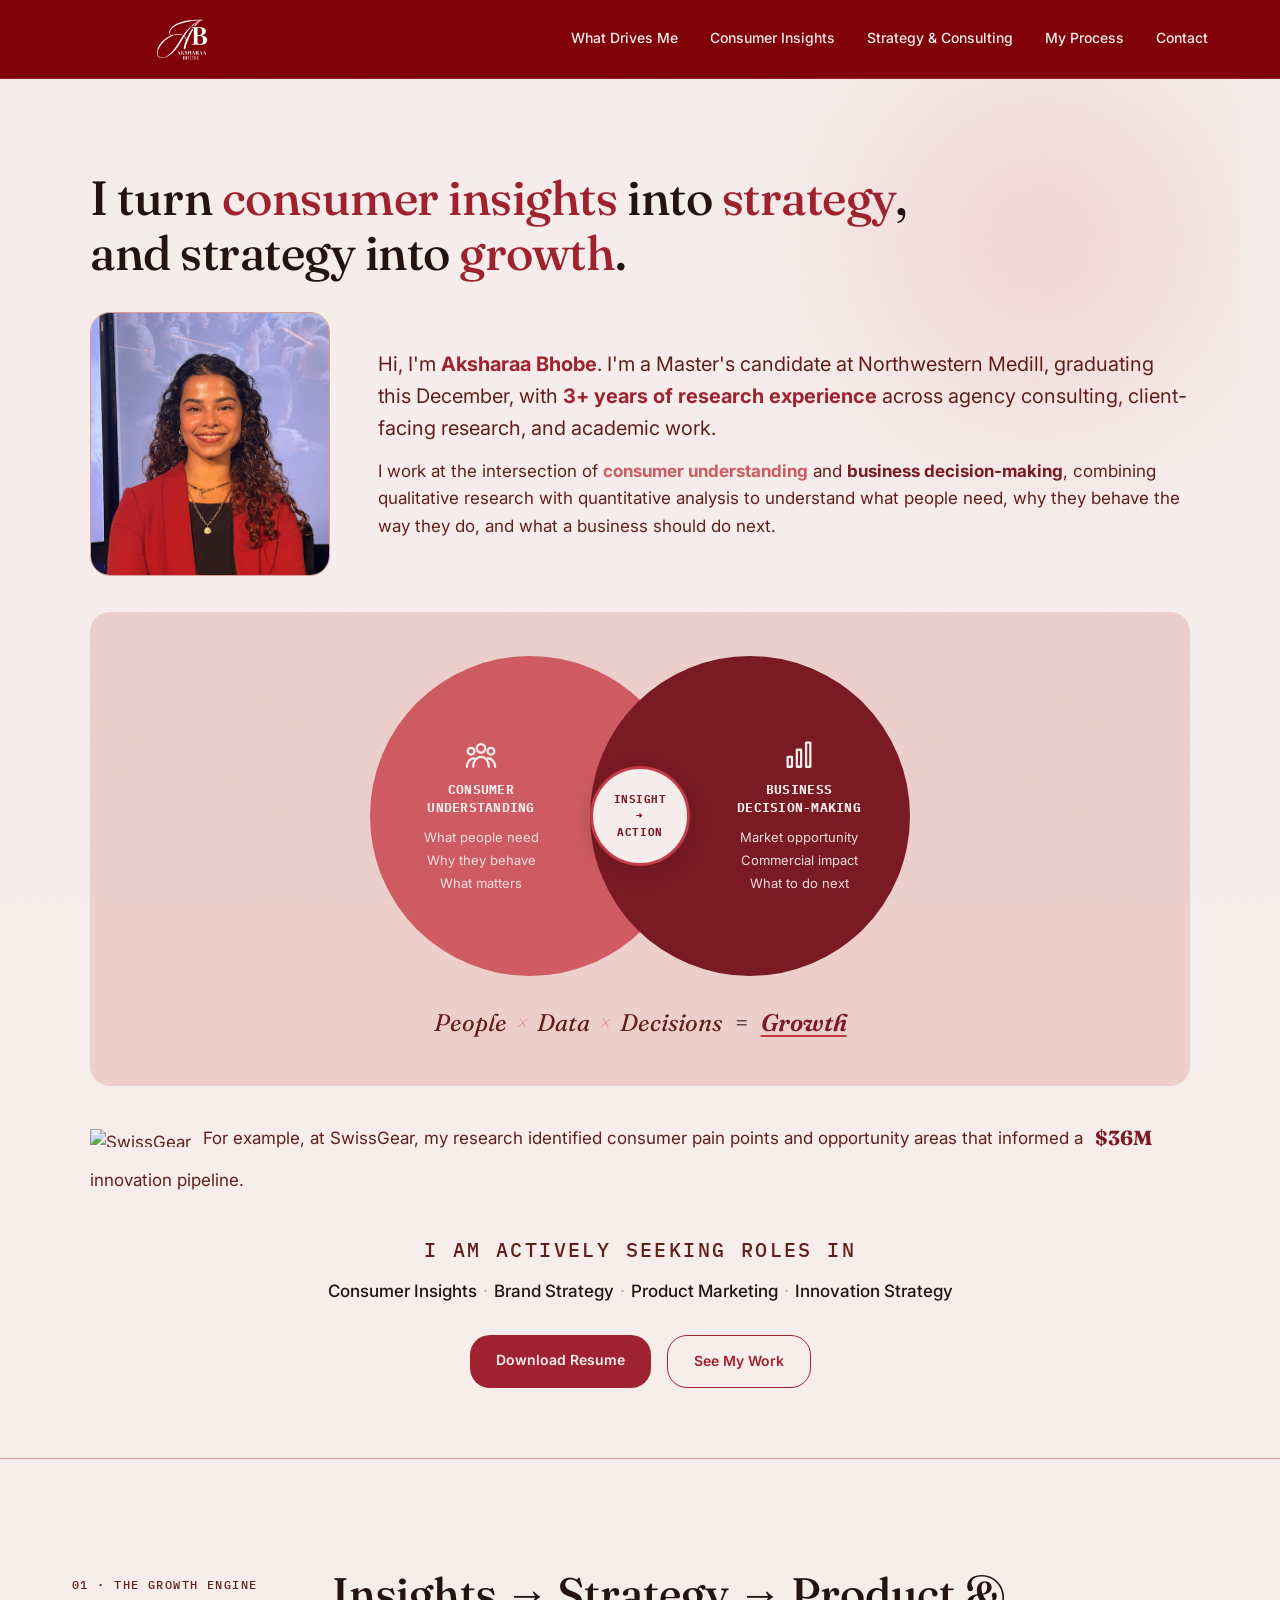
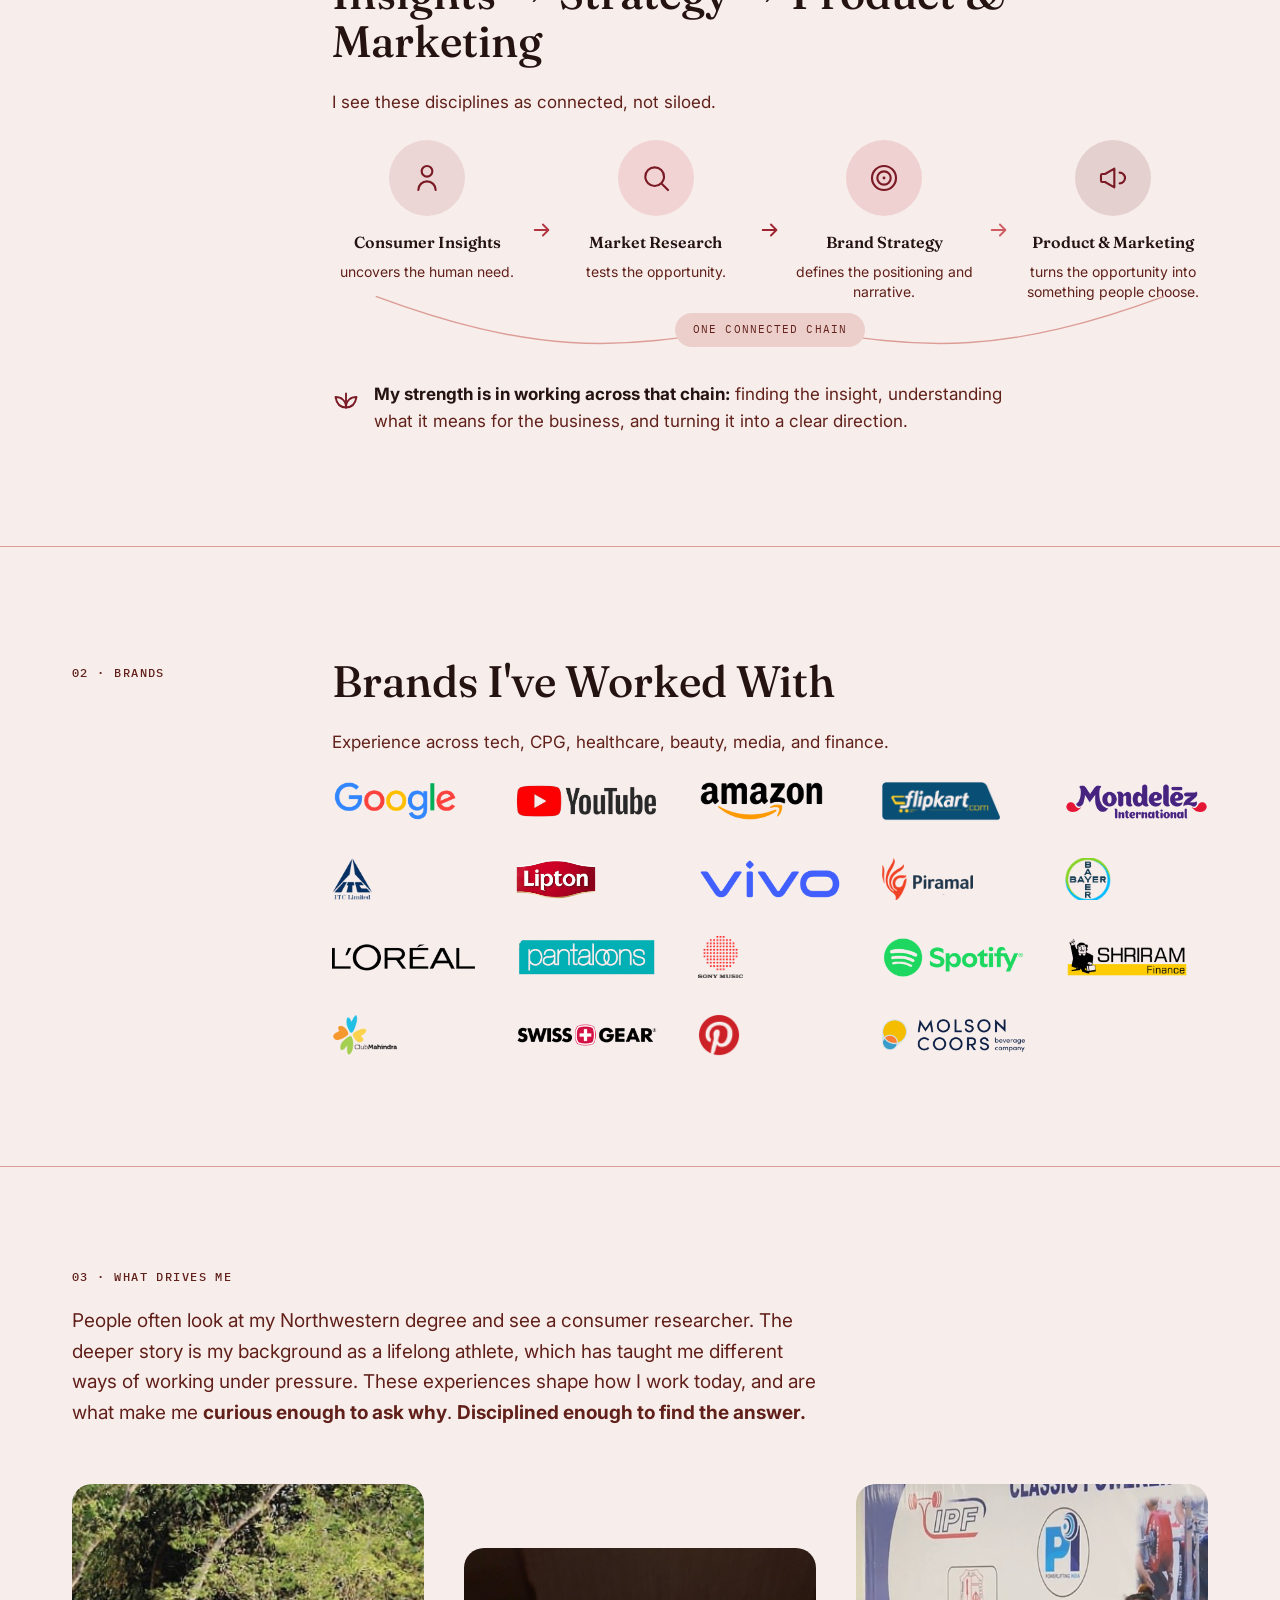
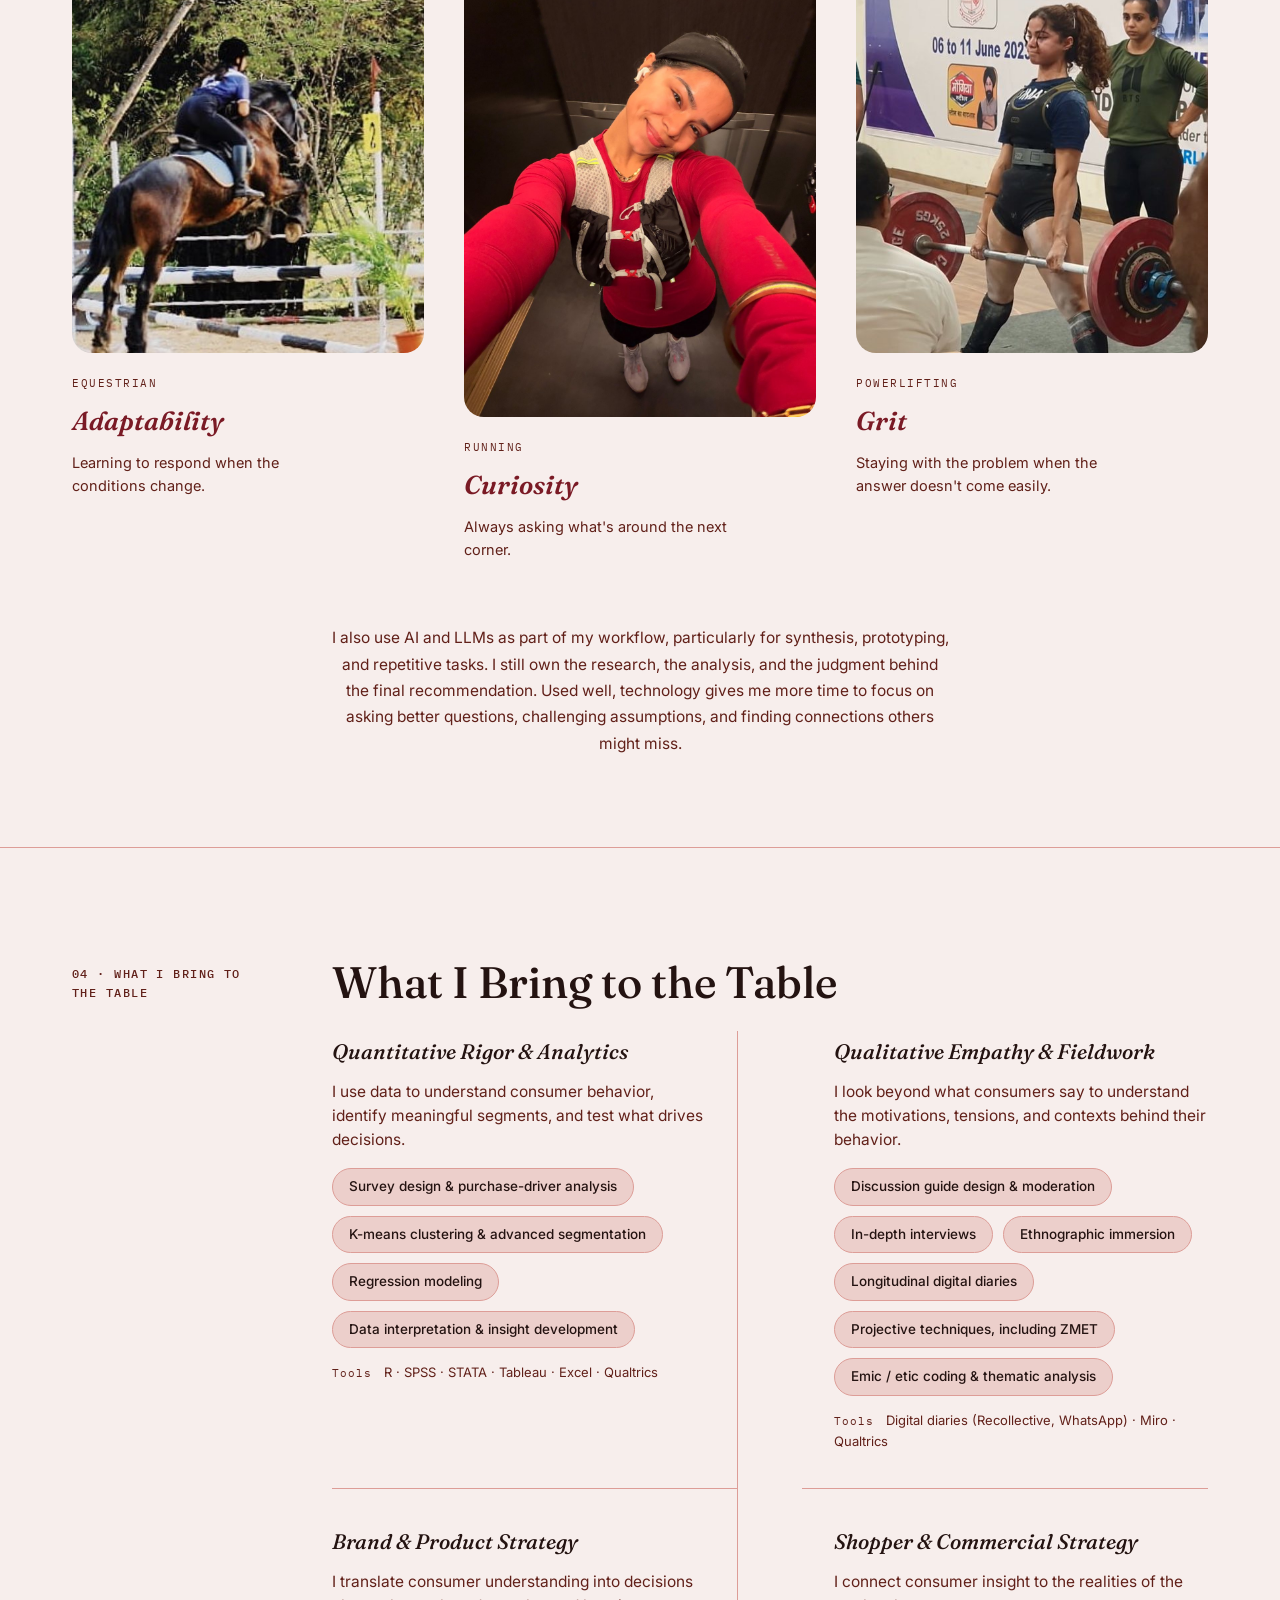
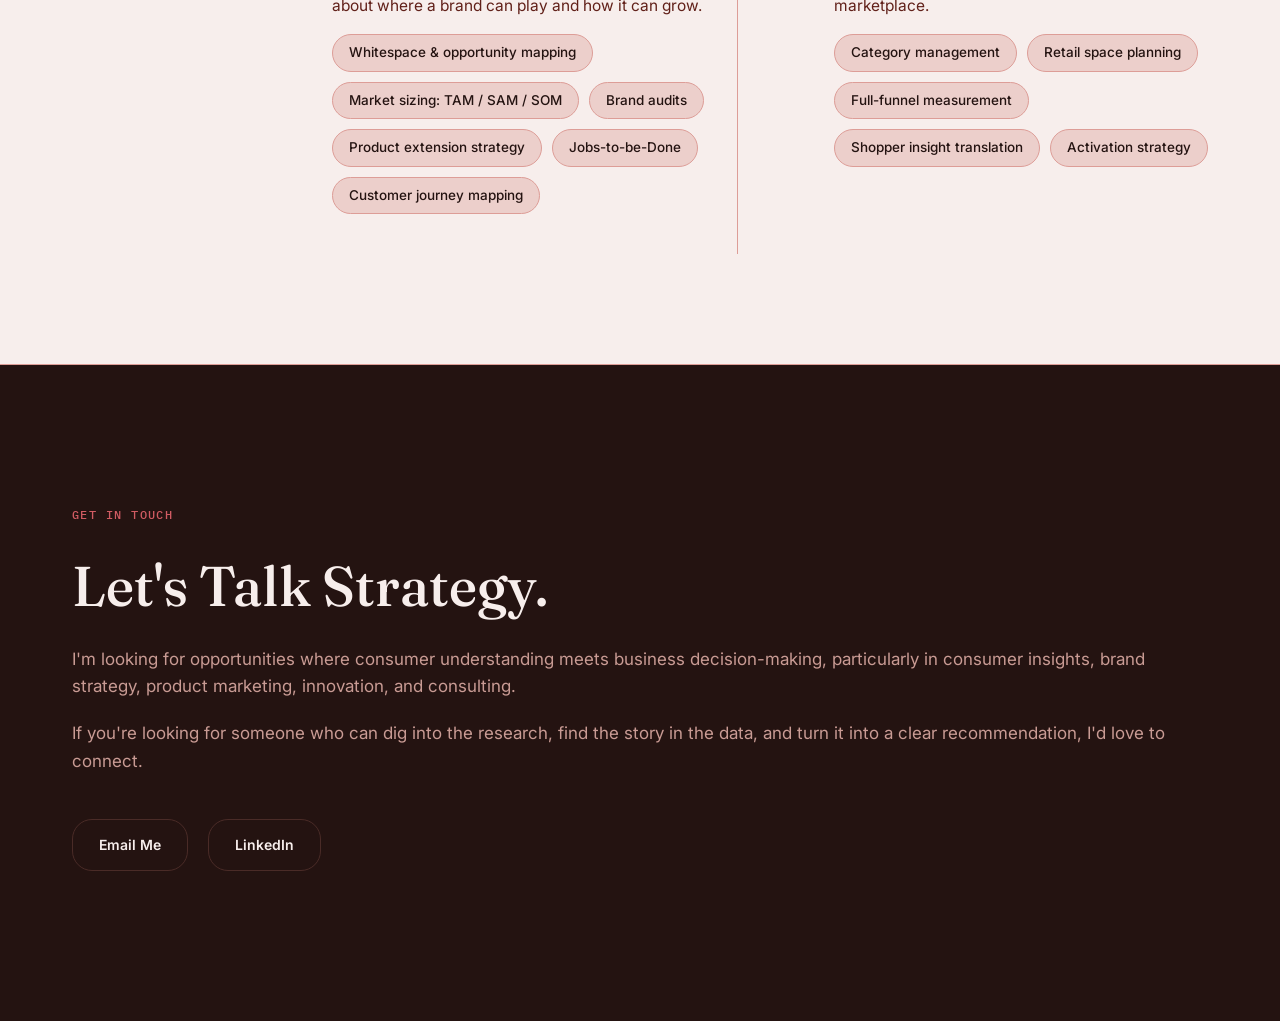
==== commit fa4ff0b3: "Update index.html" ====
--- a/index.html
+++ b/index.html
@@ -251,8 +251,8 @@
   <section class="drives-scroll reveal" id="drives" aria-labelledby="drives-heading">
     <div class="section-inner drives-stage">
       <p class="mono eyebrow drives-eyebrow">03 &middot; What Drives Me</p>
-      <p class="drives-intro">
-        People often look at my Northwestern degree and see a consumer researcher. The deeper story is my background as a lifelong athlete &mdash; three sports, three different ways of learning to work under pressure.
+      <p class="drives-intro" id="drives-heading">
+        People often look at my Northwestern degree and see a consumer researcher. The deeper story is my background as a lifelong athlete, which has taught me different ways of working under pressure. These experiences shape how I work today, and are what make me <strong>curious enough to ask why</strong>. <strong>Disciplined enough to find the answer.</strong>
       </p>
 
       <div class="drives-grid">
@@ -289,10 +289,6 @@
           </figcaption>
         </figure>
       </div>
-
-      <p class="drives-arrow-divider" aria-hidden="true">&darr;</p>
-      <p class="drives-today-label mono">How I work today</p>
-      <h2 class="drives-closing-quote" id="drives-heading">Curious enough to ask why.<br>Disciplined enough to find the answer.</h2>
 
       <p class="drives-followup">
         I also use AI and LLMs as part of my workflow, particularly for synthesis, prototyping, and repetitive tasks. I still own the research, the analysis, and the judgment behind the final recommendation. Used well, technology gives me more time to focus on asking better questions, challenging assumptions, and finding connections others might miss.
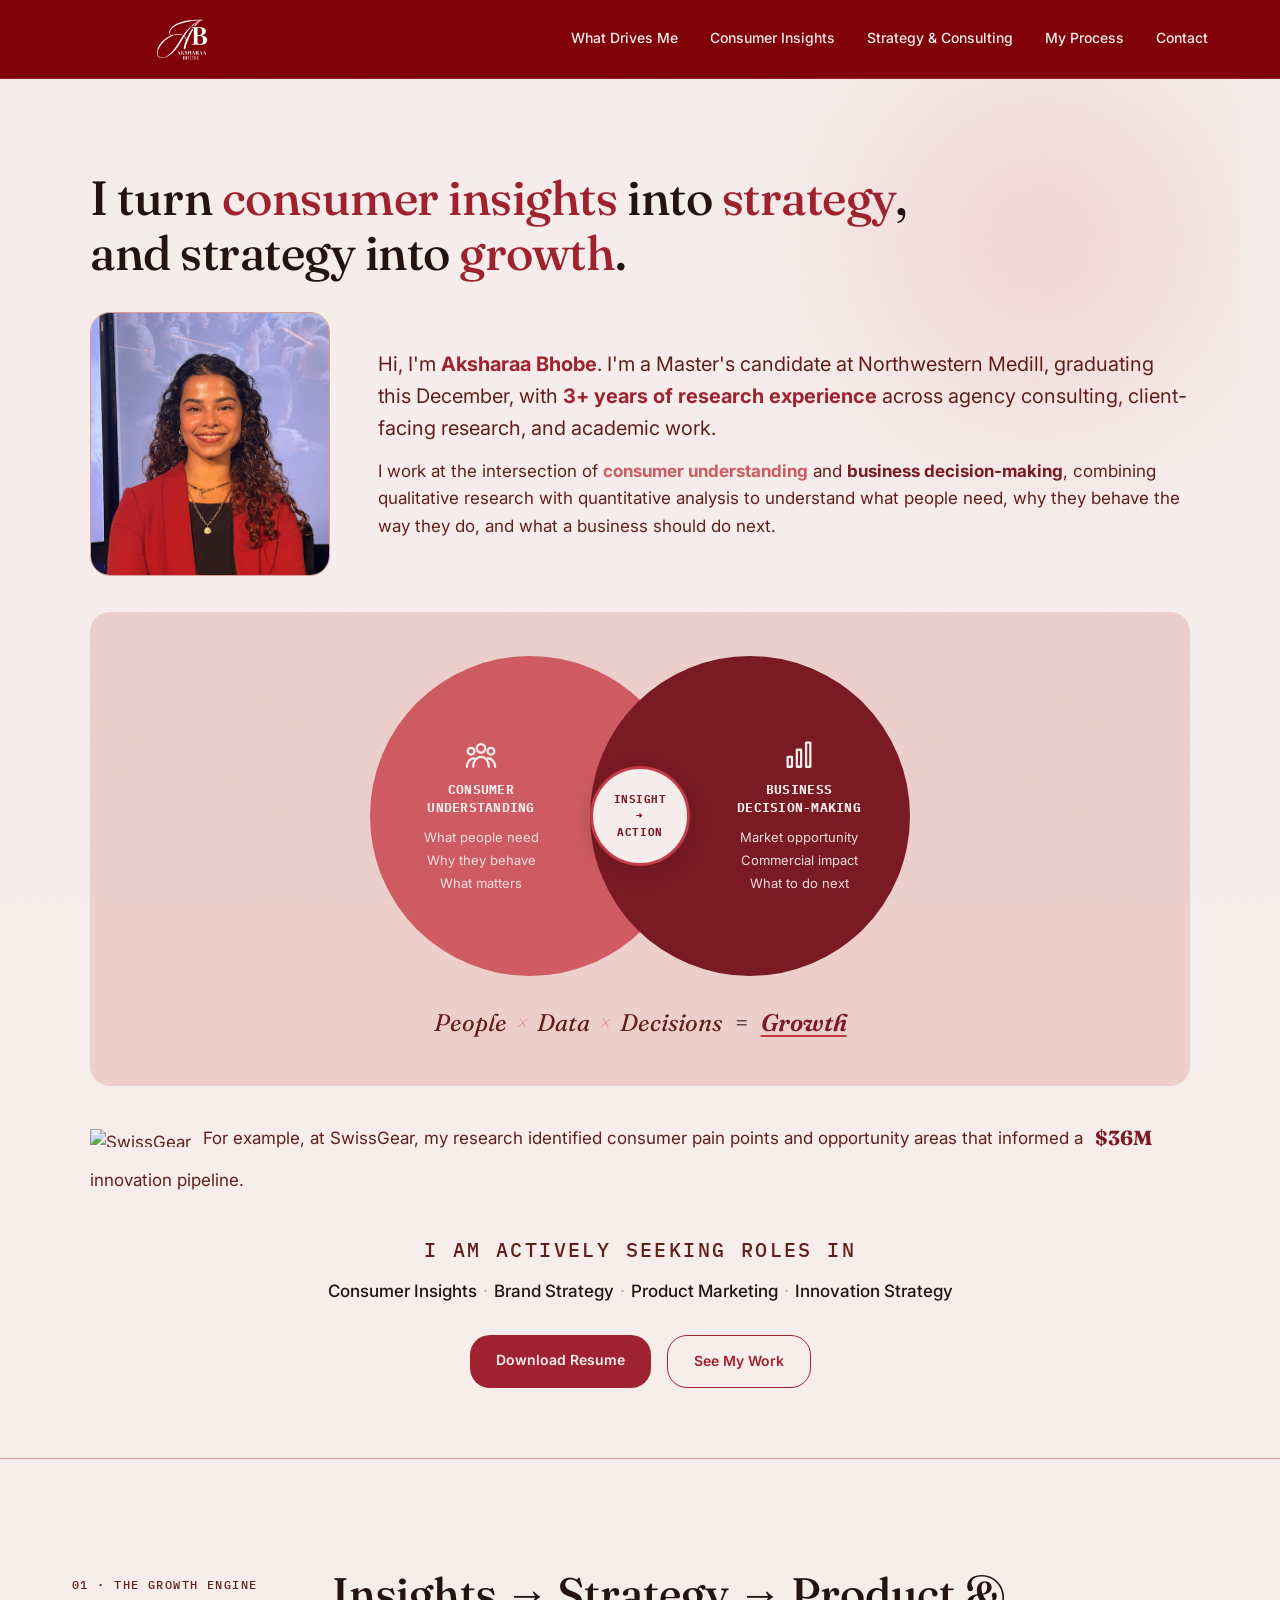
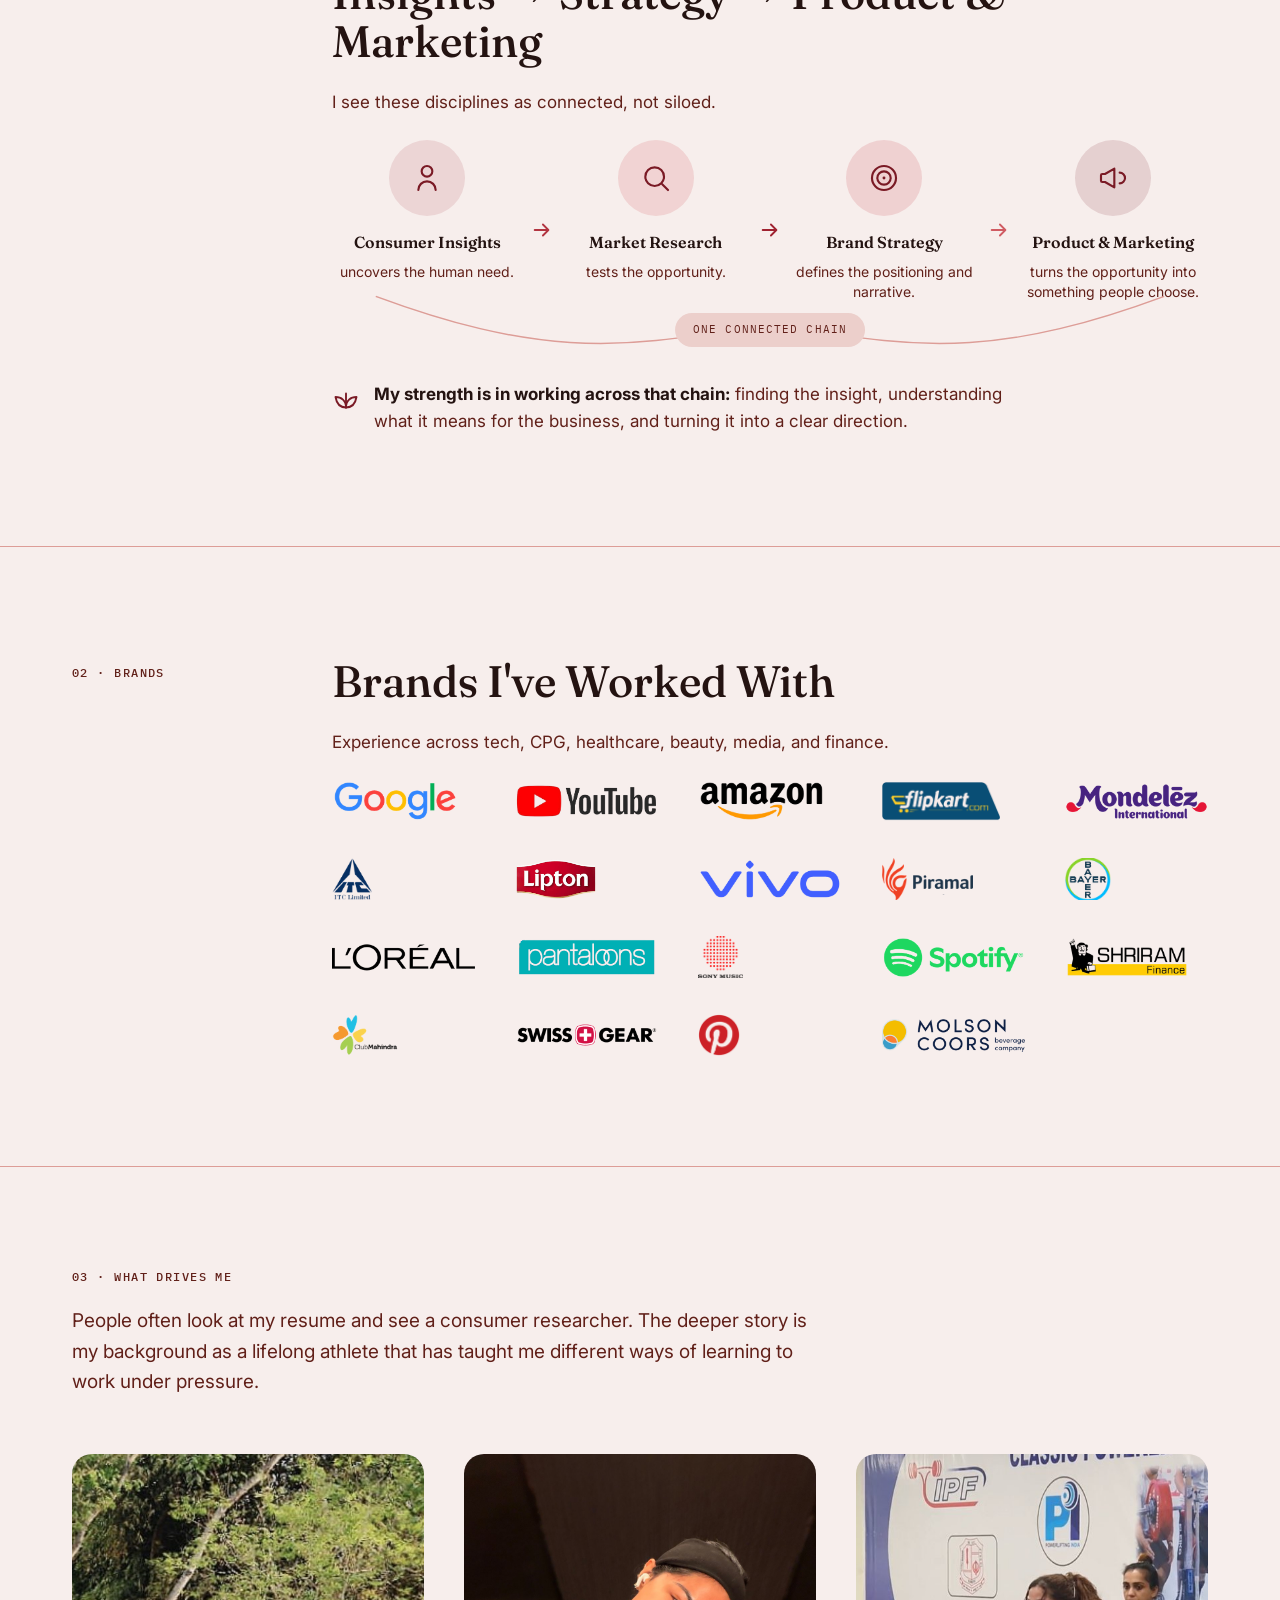
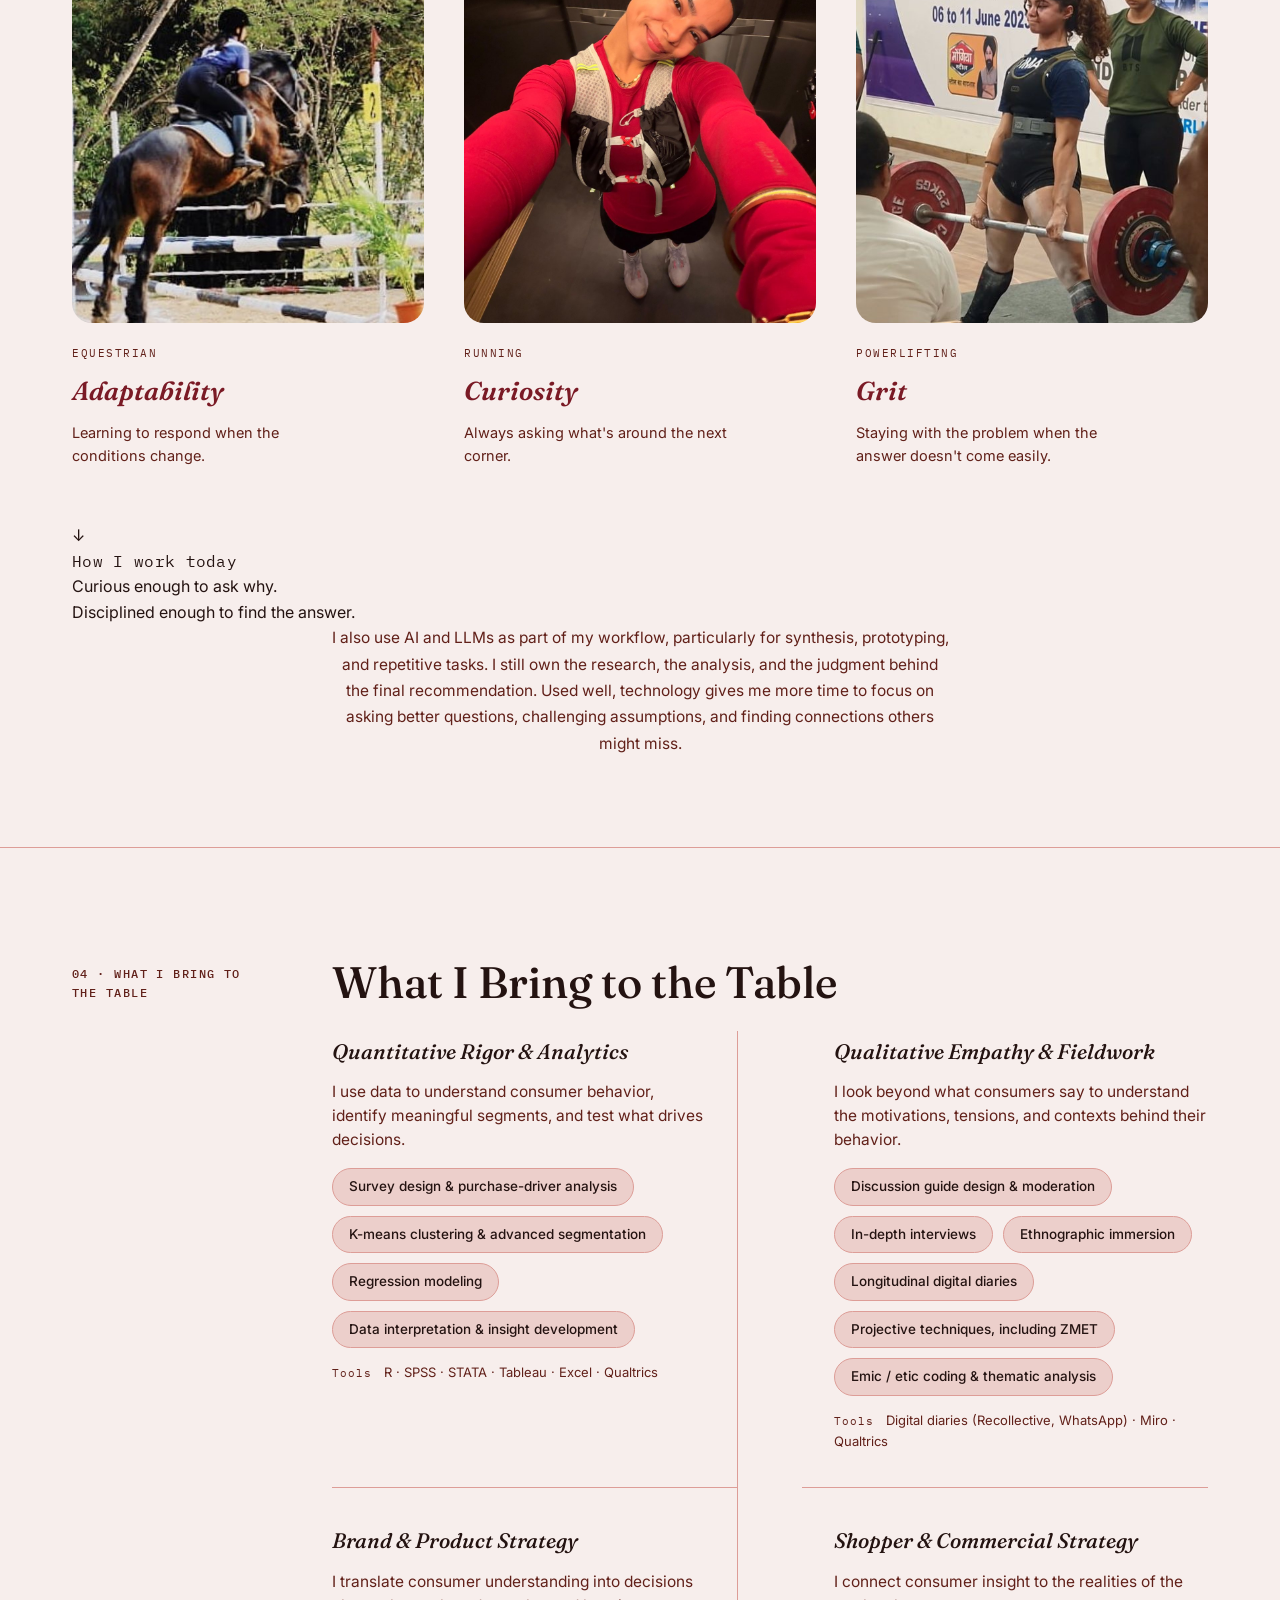
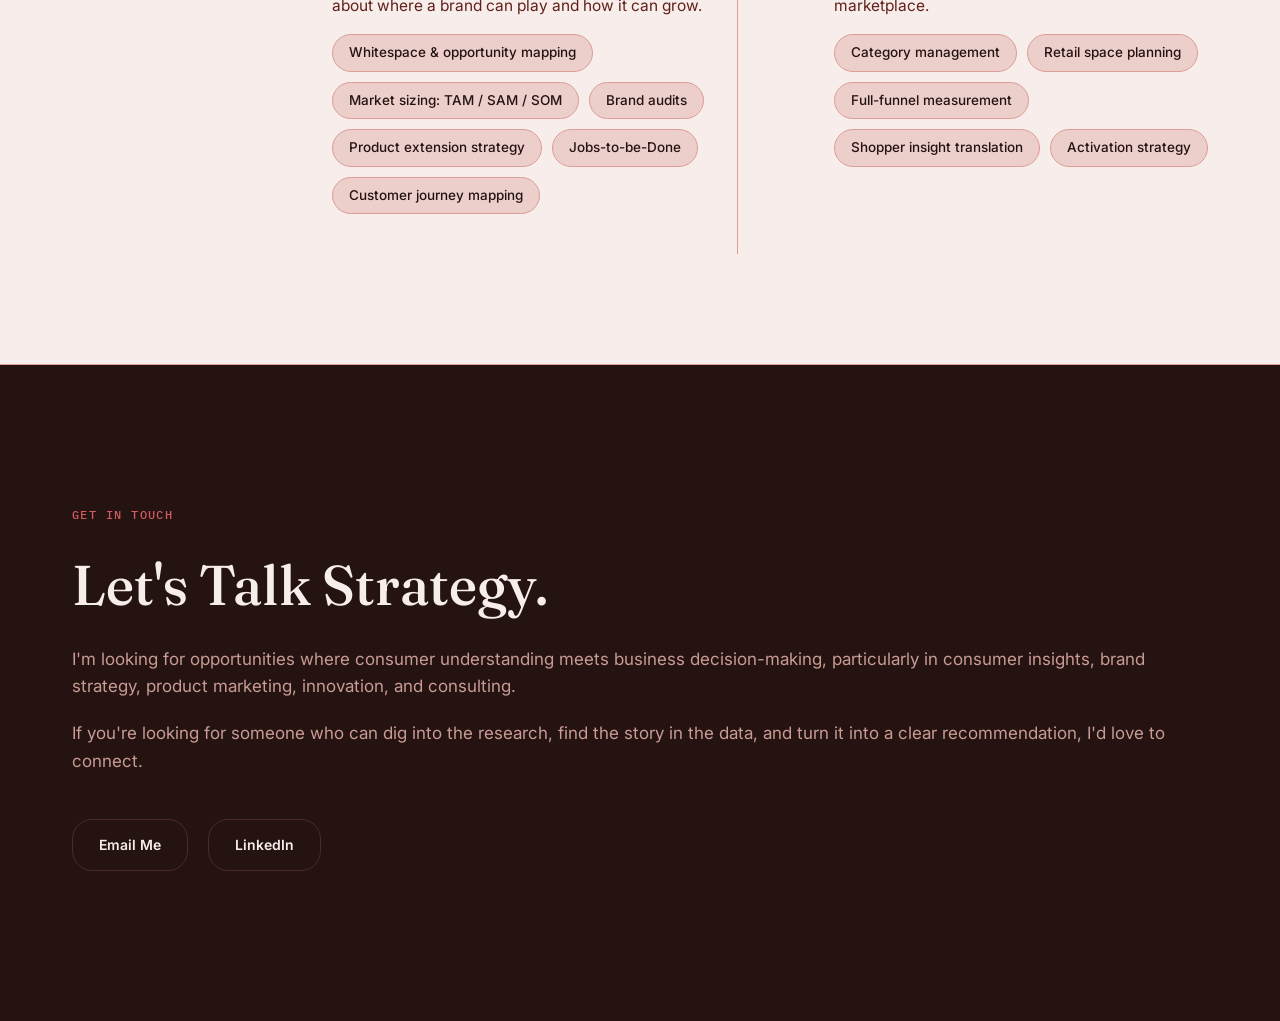
==== commit d9f1f769: "Update index.html" ====
--- a/index.html
+++ b/index.html
@@ -252,7 +252,7 @@
     <div class="section-inner drives-stage">
       <p class="mono eyebrow drives-eyebrow">03 &middot; What Drives Me</p>
       <p class="drives-intro" id="drives-heading">
-        People often look at my Northwestern degree and see a consumer researcher. The deeper story is my background as a lifelong athlete, which has taught me different ways of working under pressure. These experiences shape how I work today, and are what make me <strong>curious enough to ask why</strong>. <strong>Disciplined enough to find the answer.</strong>
+        People often look at my resume and see a consumer researcher. The deeper story is my background as a lifelong athlete that has taught me different ways of learning to work under pressure.
       </p>
 
       <div class="drives-grid">
@@ -267,7 +267,7 @@
           </figcaption>
         </figure>
 
-        <figure class="drives-card drives-card-mid">
+        <figure class="drives-card">
           <div class="drives-card-photo">
             <img src="assets/running.jpg" alt="Aksharaa geared up for a trail run" loading="lazy">
           </div>
@@ -289,6 +289,10 @@
           </figcaption>
         </figure>
       </div>
+
+      <p class="drives-arrow-divider" aria-hidden="true">&darr;</p>
+      <p class="drives-today-label mono">How I work today</p>
+      <p class="drives-closing-quote">Curious enough to ask why.<br>Disciplined enough to find the answer.</p>
 
       <p class="drives-followup">
         I also use AI and LLMs as part of my workflow, particularly for synthesis, prototyping, and repetitive tasks. I still own the research, the analysis, and the judgment behind the final recommendation. Used well, technology gives me more time to focus on asking better questions, challenging assumptions, and finding connections others might miss.
--- a/styles.css
+++ b/styles.css
@@ -2821,12 +2821,16 @@
   max-width: 62ch;
   margin-bottom: 56px;
 }
+.drives-intro strong {
+  color: var(--olive-deep);
+  font-weight: 700;
+}
 
 .drives-grid {
   display: grid;
   grid-template-columns: repeat(3, 1fr);
   gap: 40px;
-  margin-bottom: 64px;
+  margin-bottom: 56px;
 }
 
 .drives-card-mid { margin-top: 64px; }
@@ -2864,32 +2868,6 @@
   line-height: 1.55;
   color: var(--ink-soft);
   max-width: 30ch;
-}
-
-.drives-arrow-divider {
-  text-align: center;
-  font-size: 26px;
-  color: var(--line);
-  margin-bottom: 14px;
-}
-.drives-today-label {
-  text-align: center;
-  font-size: 12px;
-  letter-spacing: 0.16em;
-  text-transform: uppercase;
-  color: var(--ink-soft);
-  margin-bottom: 18px;
-}
-
-.drives-closing-quote {
-  font-family: var(--font-display);
-  font-weight: 500;
-  font-size: clamp(26px, 3.6vw, 38px);
-  line-height: 1.35;
-  color: var(--ink);
-  text-align: center;
-  max-width: 30ch;
-  margin: 0 auto 40px;
 }
 
 .drives-followup {
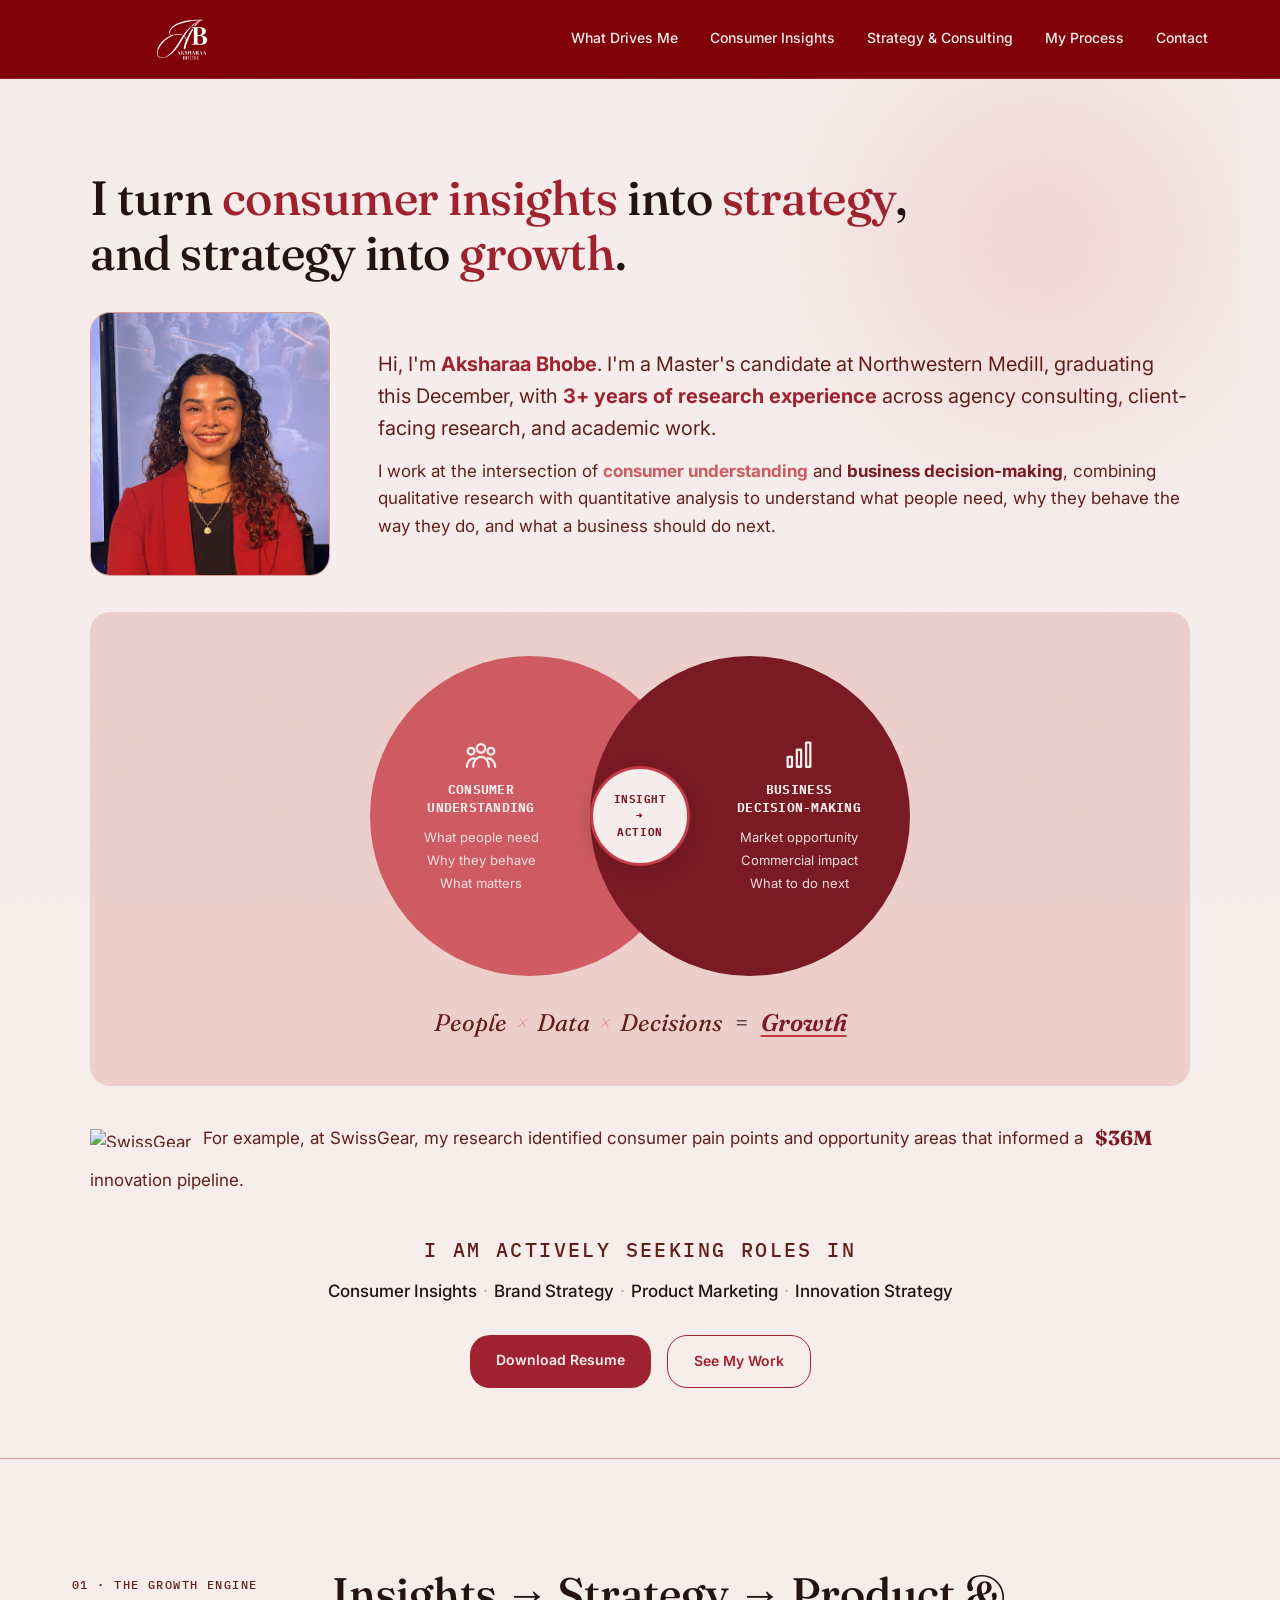
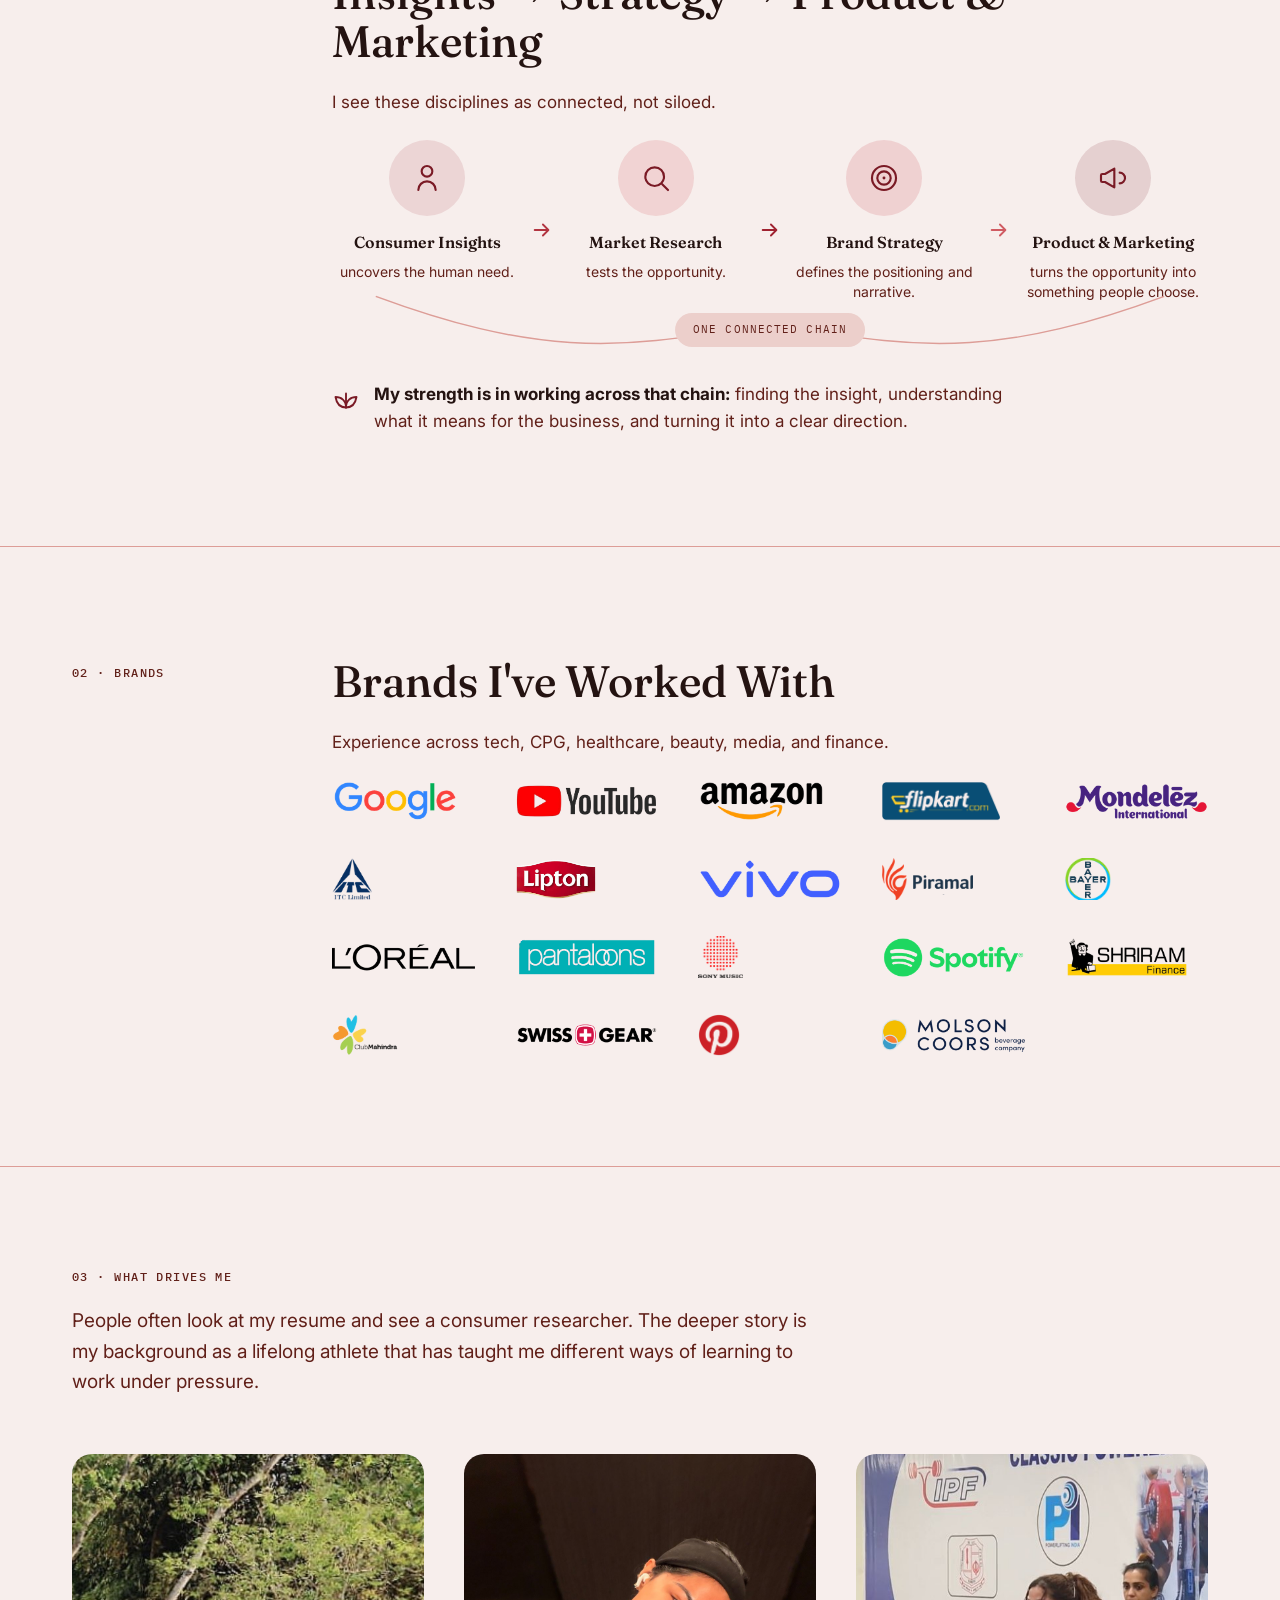
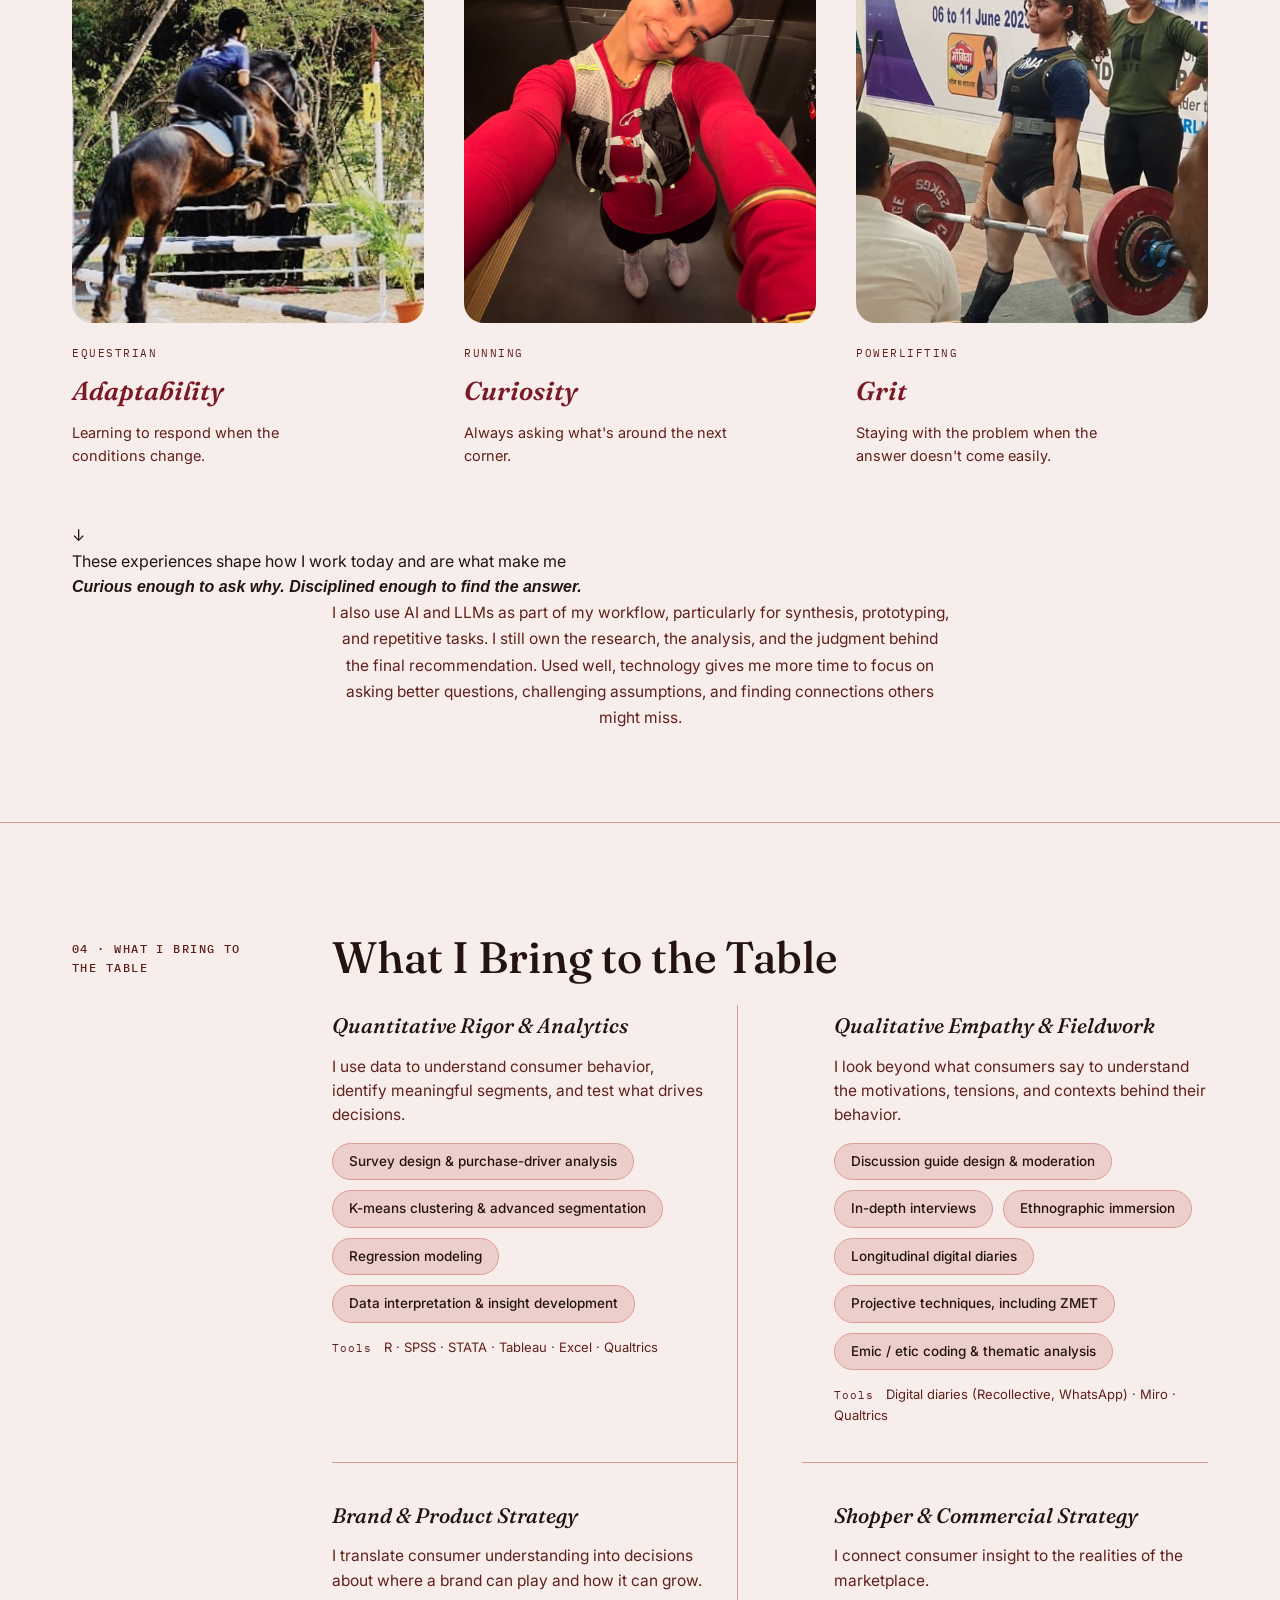
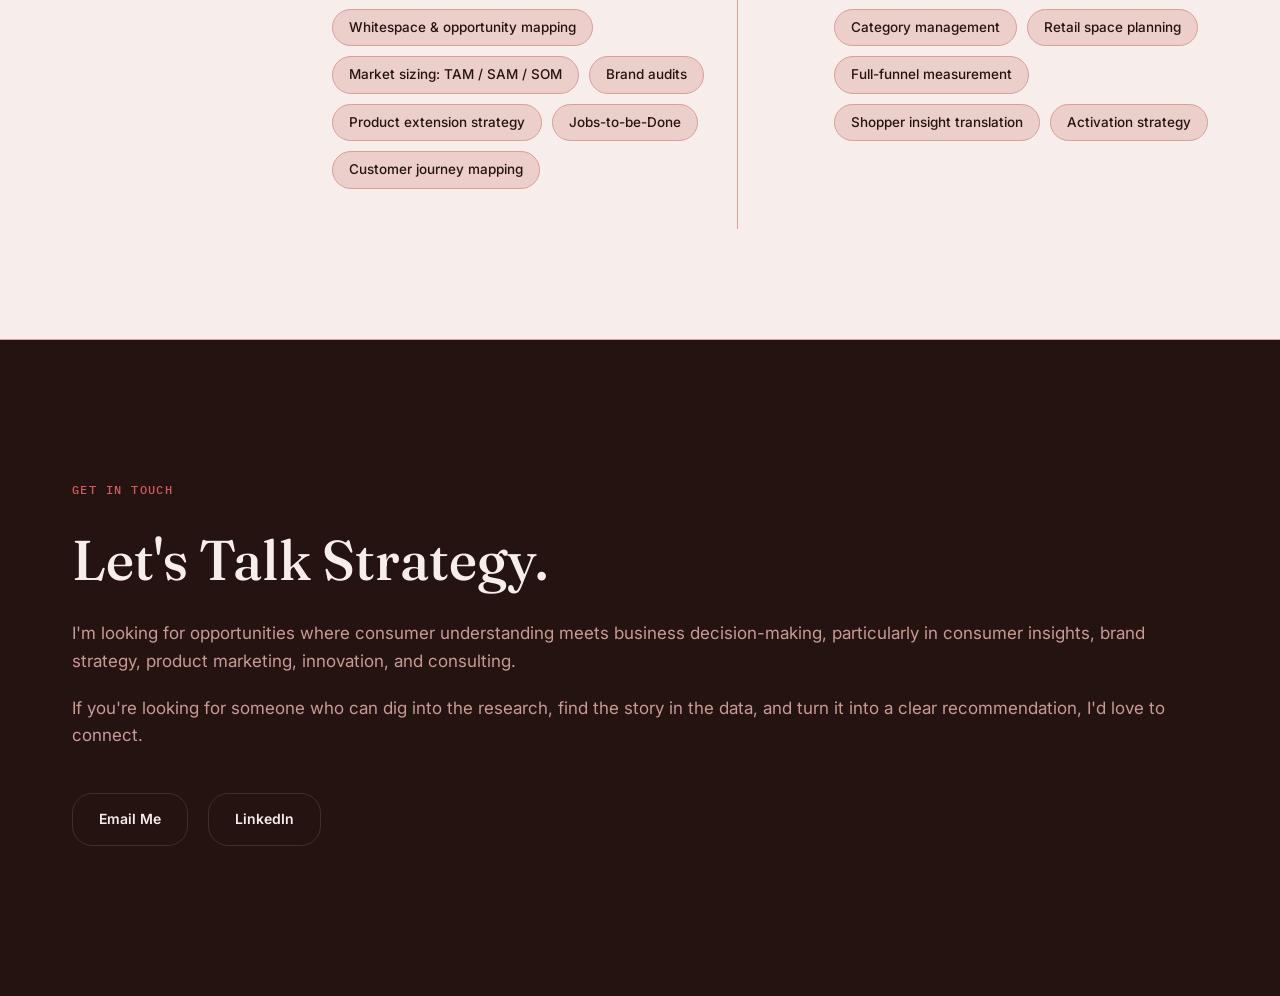
==== commit c54c0ab1: "Update index.html" ====
--- a/index.html
+++ b/index.html
@@ -291,8 +291,7 @@
       </div>
 
       <p class="drives-arrow-divider" aria-hidden="true">&darr;</p>
-      <p class="drives-today-label mono">How I work today</p>
-      <p class="drives-closing-quote">Curious enough to ask why.<br>Disciplined enough to find the answer.</p>
+      <p class="drives-closing-quote">These experiences shape how I work today and are what make me<br><strong><em>Curious enough to ask why. Disciplined enough to find the answer.</em></strong></p>
 
       <p class="drives-followup">
         I also use AI and LLMs as part of my workflow, particularly for synthesis, prototyping, and repetitive tasks. I still own the research, the analysis, and the judgment behind the final recommendation. Used well, technology gives me more time to focus on asking better questions, challenging assumptions, and finding connections others might miss.
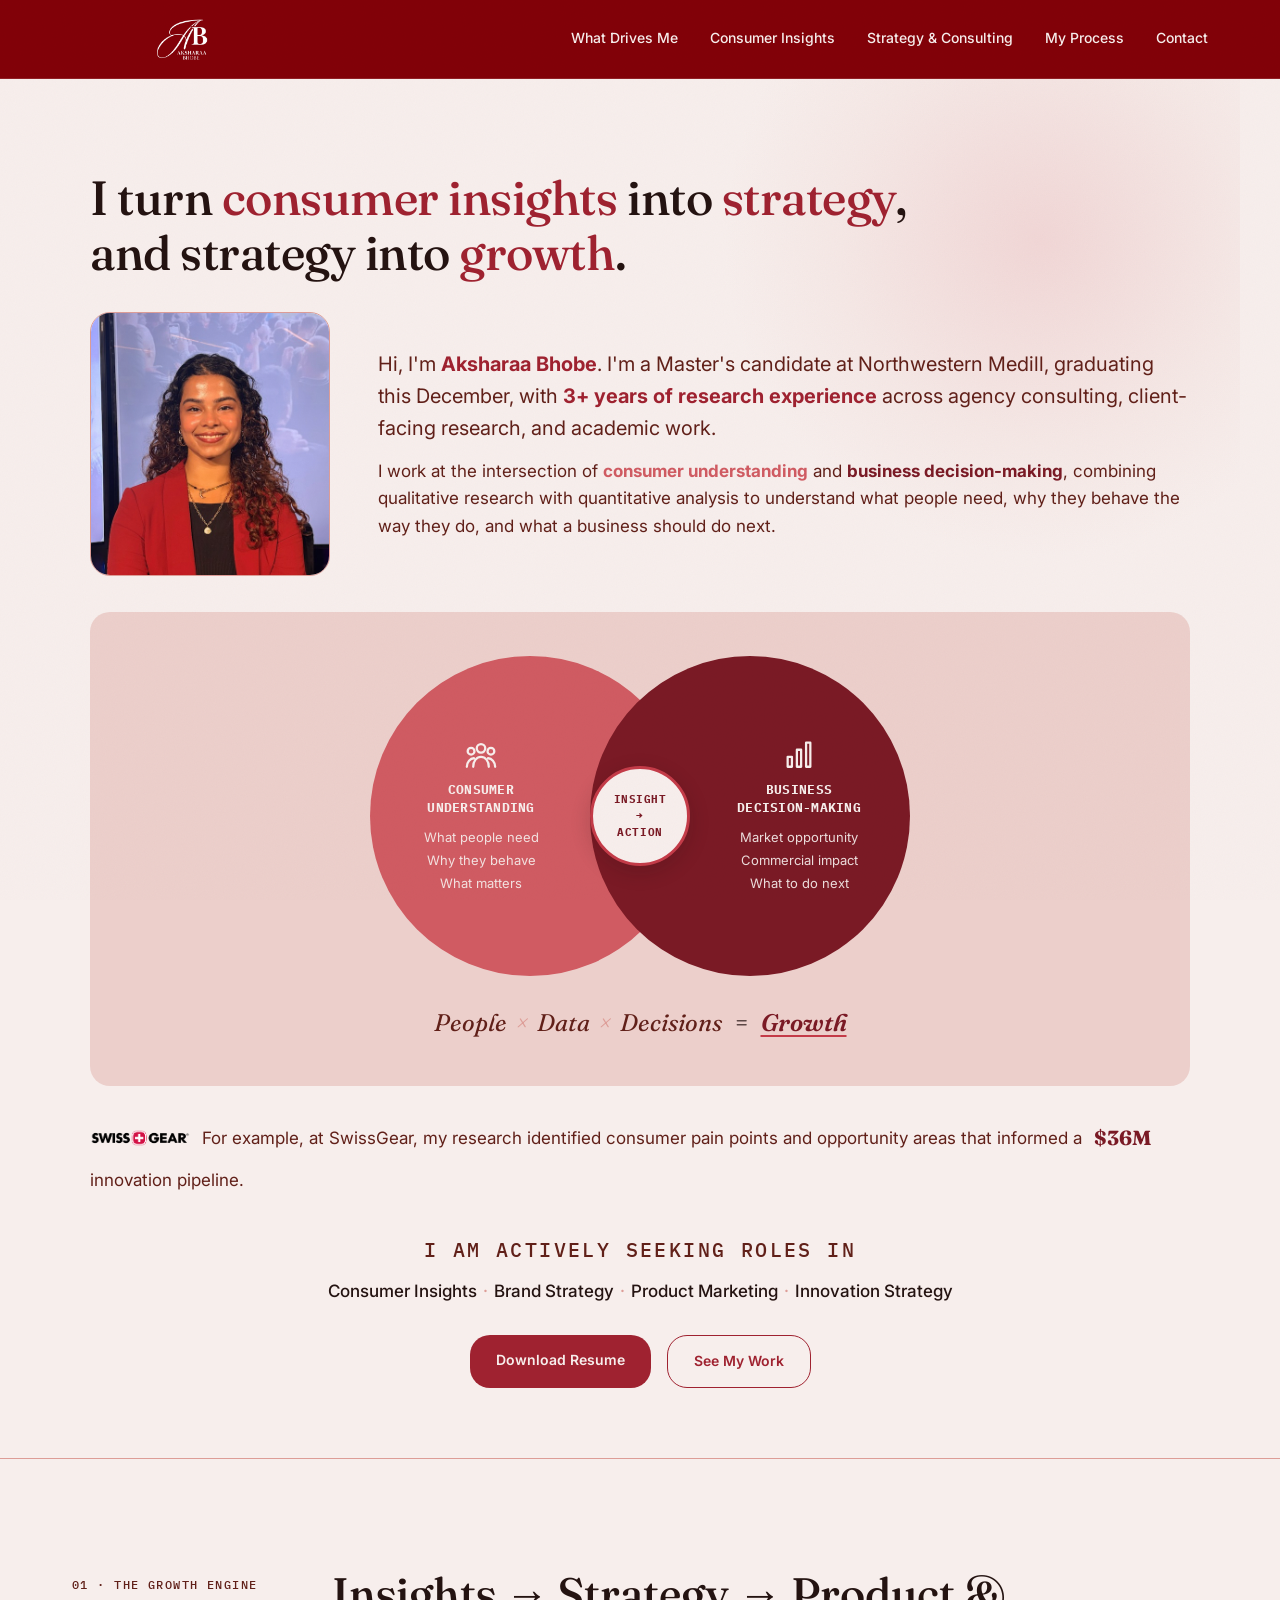
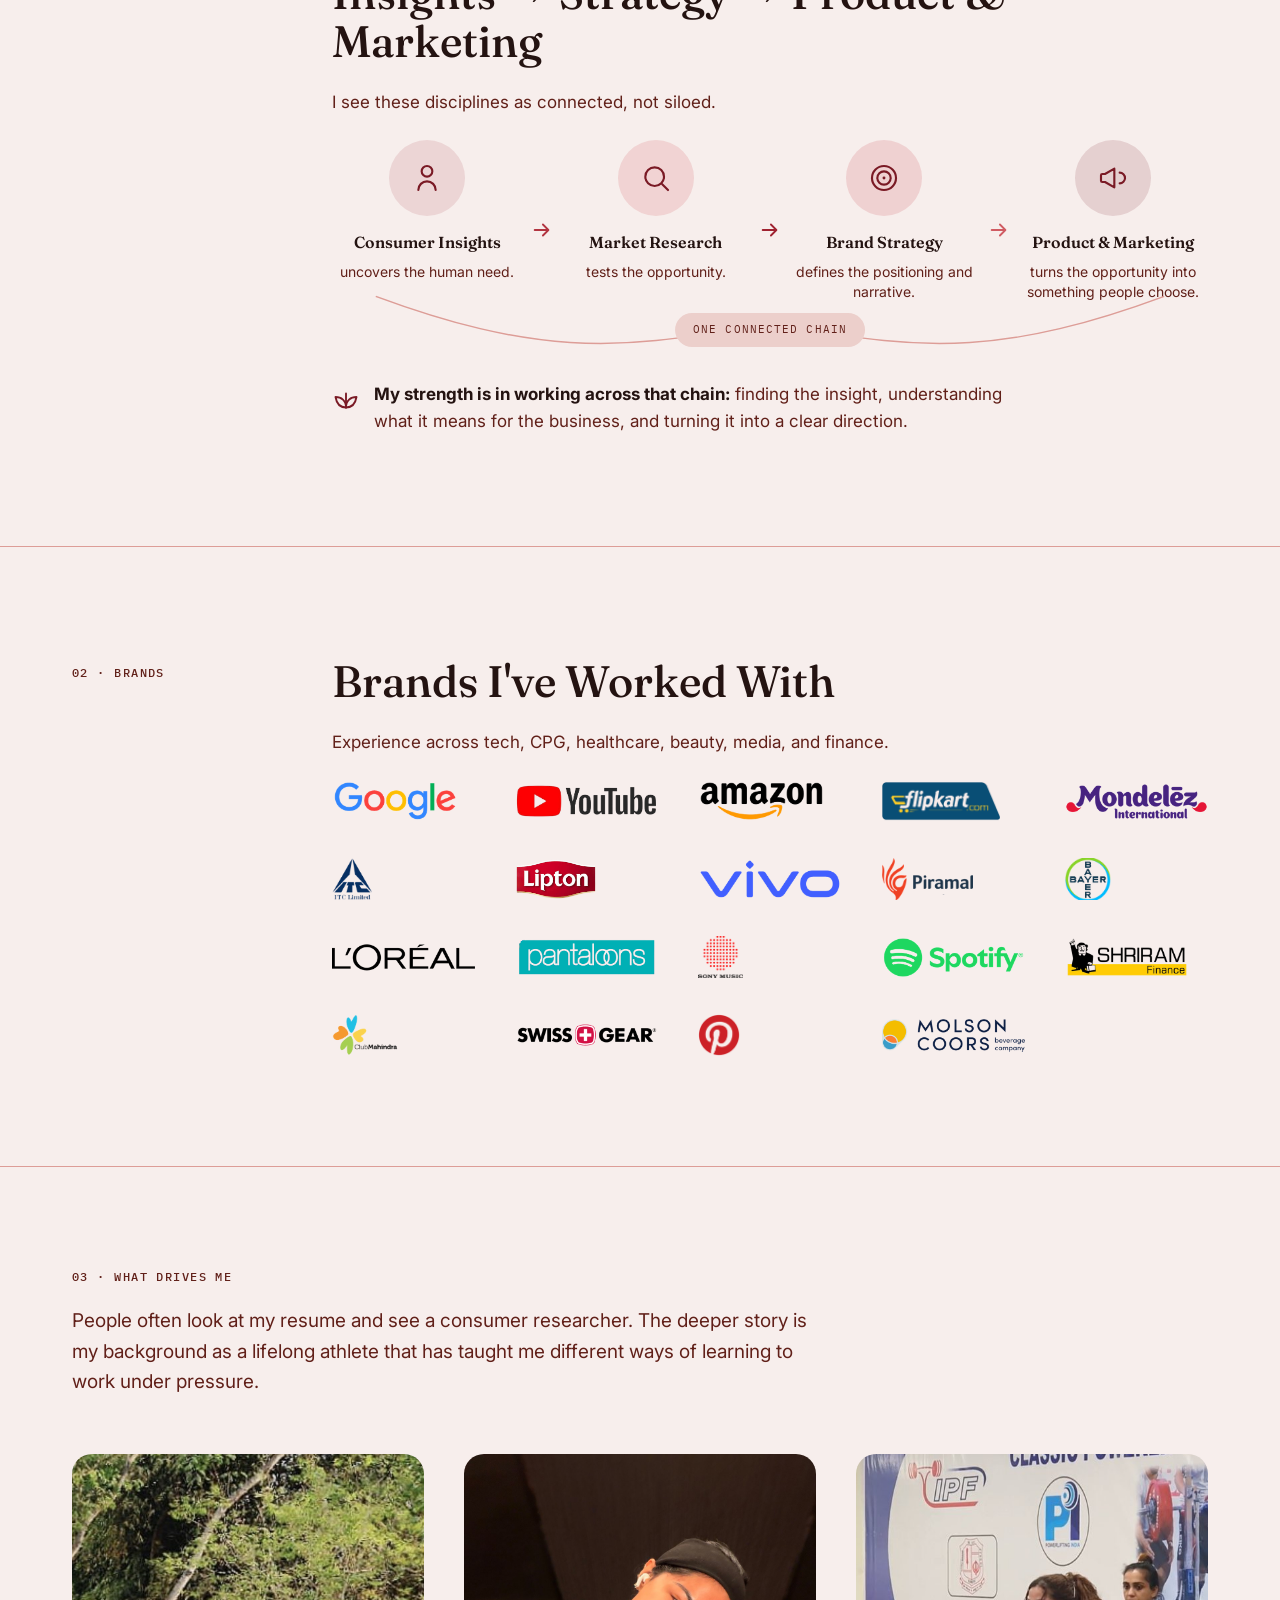
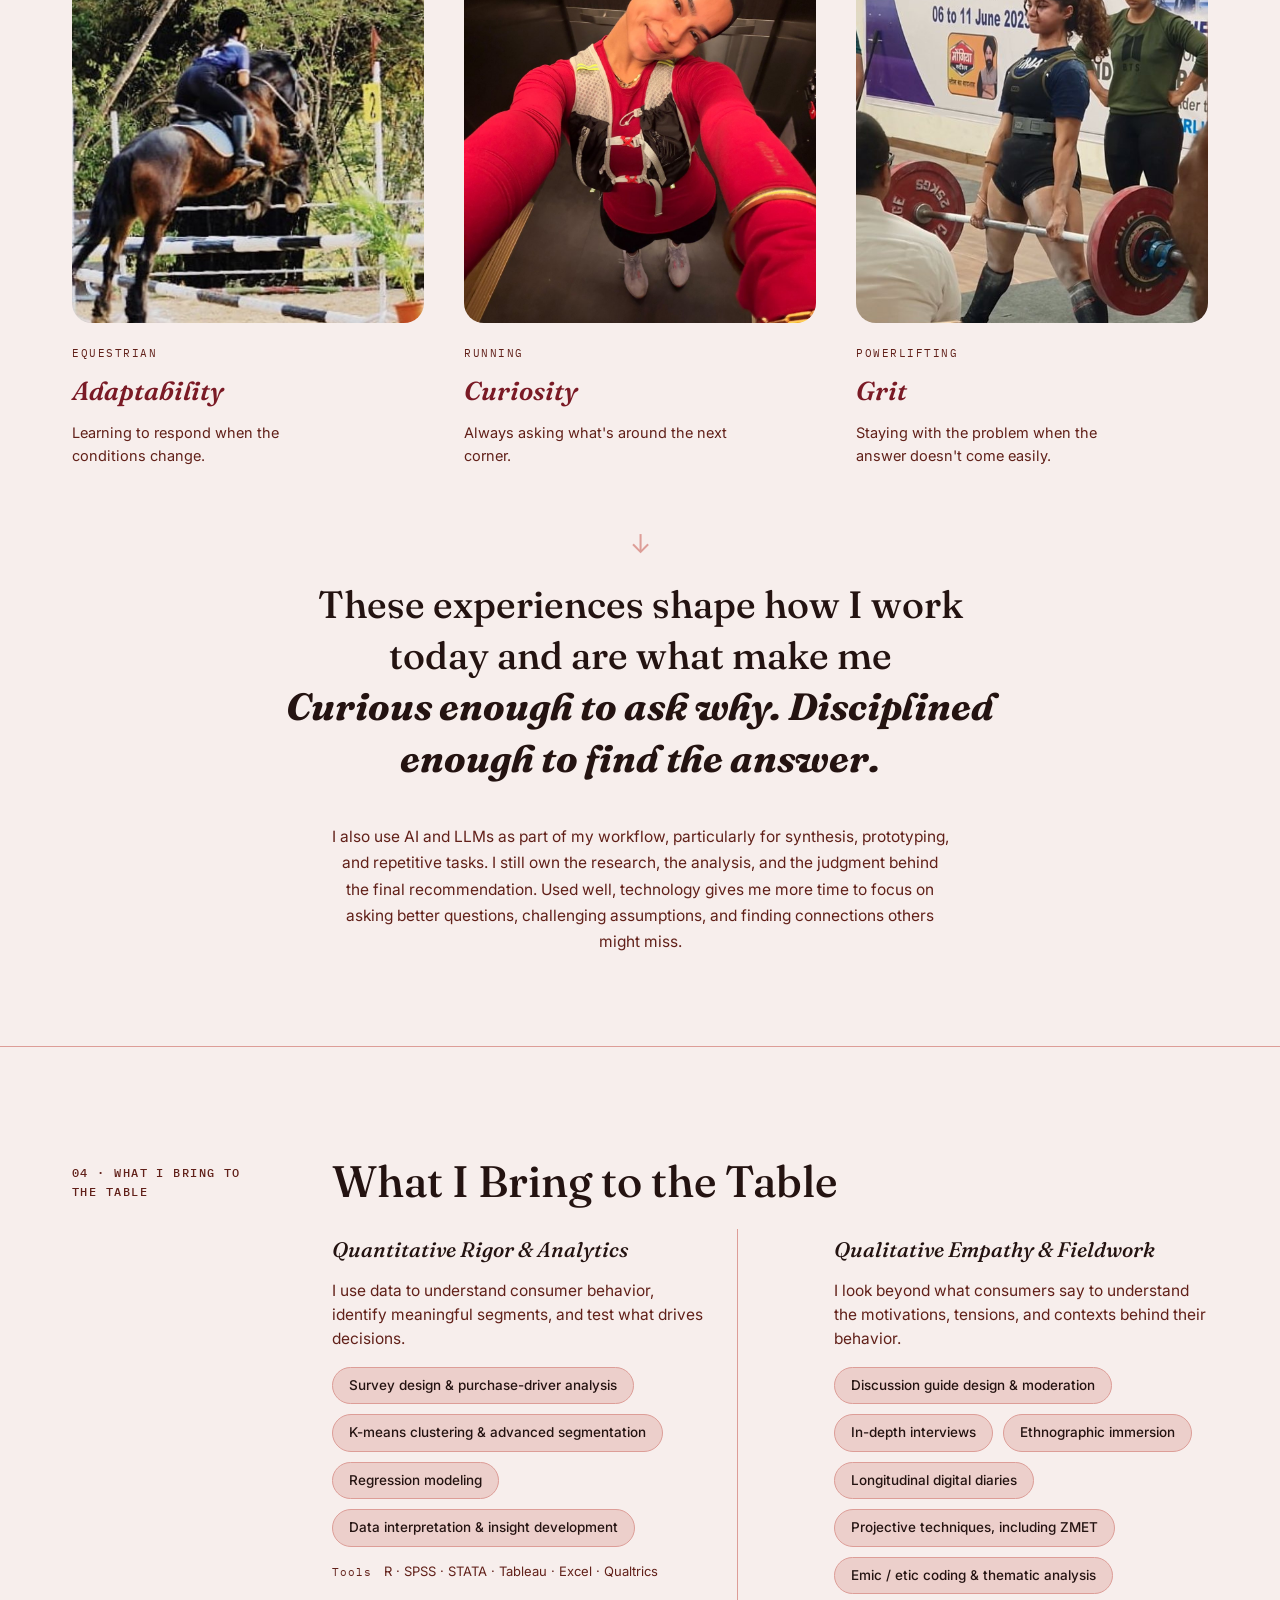
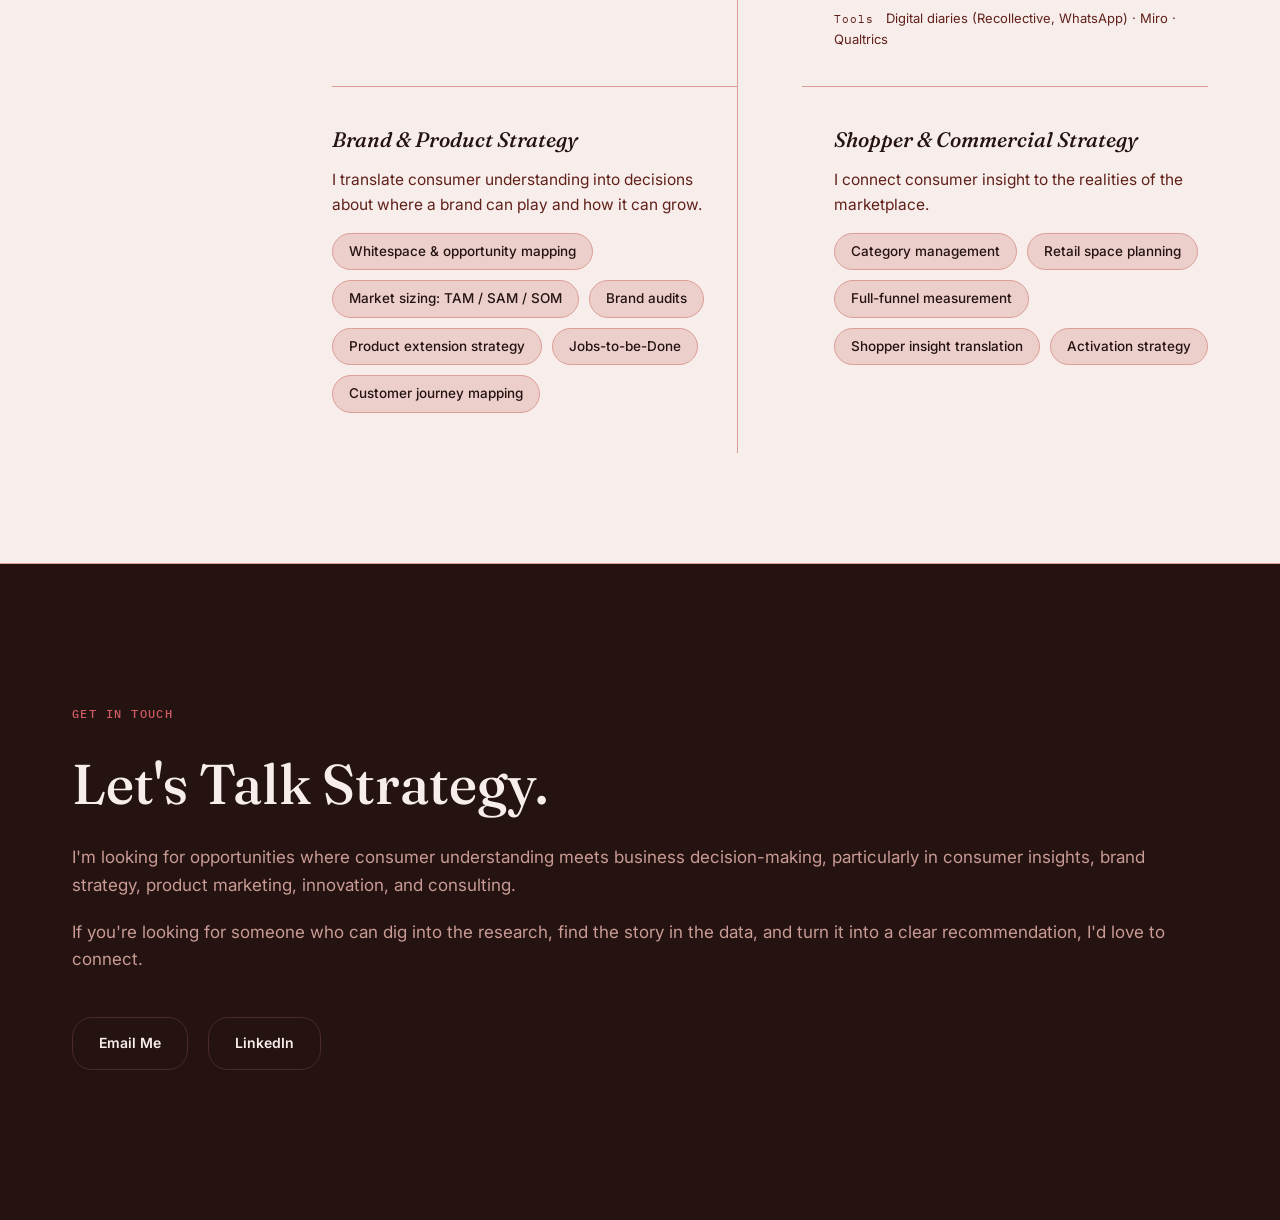
==== commit b9b2979e: "Update index.html" ====
--- a/index.html
+++ b/index.html
@@ -113,7 +113,7 @@
 
     <!-- SWISSGEAR PROOF LINE -->
     <p class="swiss-line">
-      <img src="assets/logos/swissgear-wordmark.png" alt="SwissGear" class="swiss-logo-inline">
+      <img src="assets/swissgear-wordmark.png" alt="SwissGear" class="swiss-logo-inline">
       For example, at SwissGear, my research identified consumer pain points and opportunity areas that informed a <strong>$36M</strong> innovation pipeline.
     </p>
 
--- a/styles.css
+++ b/styles.css
@@ -2821,19 +2821,14 @@
   max-width: 62ch;
   margin-bottom: 56px;
 }
-.drives-intro strong {
-  color: var(--olive-deep);
-  font-weight: 700;
-}
 
 .drives-grid {
   display: grid;
   grid-template-columns: repeat(3, 1fr);
+  align-items: start;
   gap: 40px;
   margin-bottom: 56px;
 }
-
-.drives-card-mid { margin-top: 64px; }
 
 .drives-card-photo {
   aspect-ratio: 3 / 4;
@@ -2870,6 +2865,23 @@
   max-width: 30ch;
 }
 
+.drives-arrow-divider {
+  text-align: center;
+  font-size: 26px;
+  color: var(--line);
+  margin-bottom: 14px;
+}
+.drives-closing-quote {
+  font-family: var(--font-display);
+  font-weight: 500;
+  font-size: clamp(26px, 3.6vw, 38px);
+  line-height: 1.35;
+  color: var(--ink);
+  text-align: center;
+  max-width: 30ch;
+  margin: 0 auto 40px;
+}
+
 .drives-followup {
   font-size: 15.5px;
   line-height: 1.7;
@@ -2881,7 +2893,6 @@
 
 @media (max-width: 780px) {
   .drives-grid { grid-template-columns: 1fr; gap: 36px; }
-  .drives-card-mid { margin-top: 0; }
   .drives-card-desc { max-width: none; }
 }
 
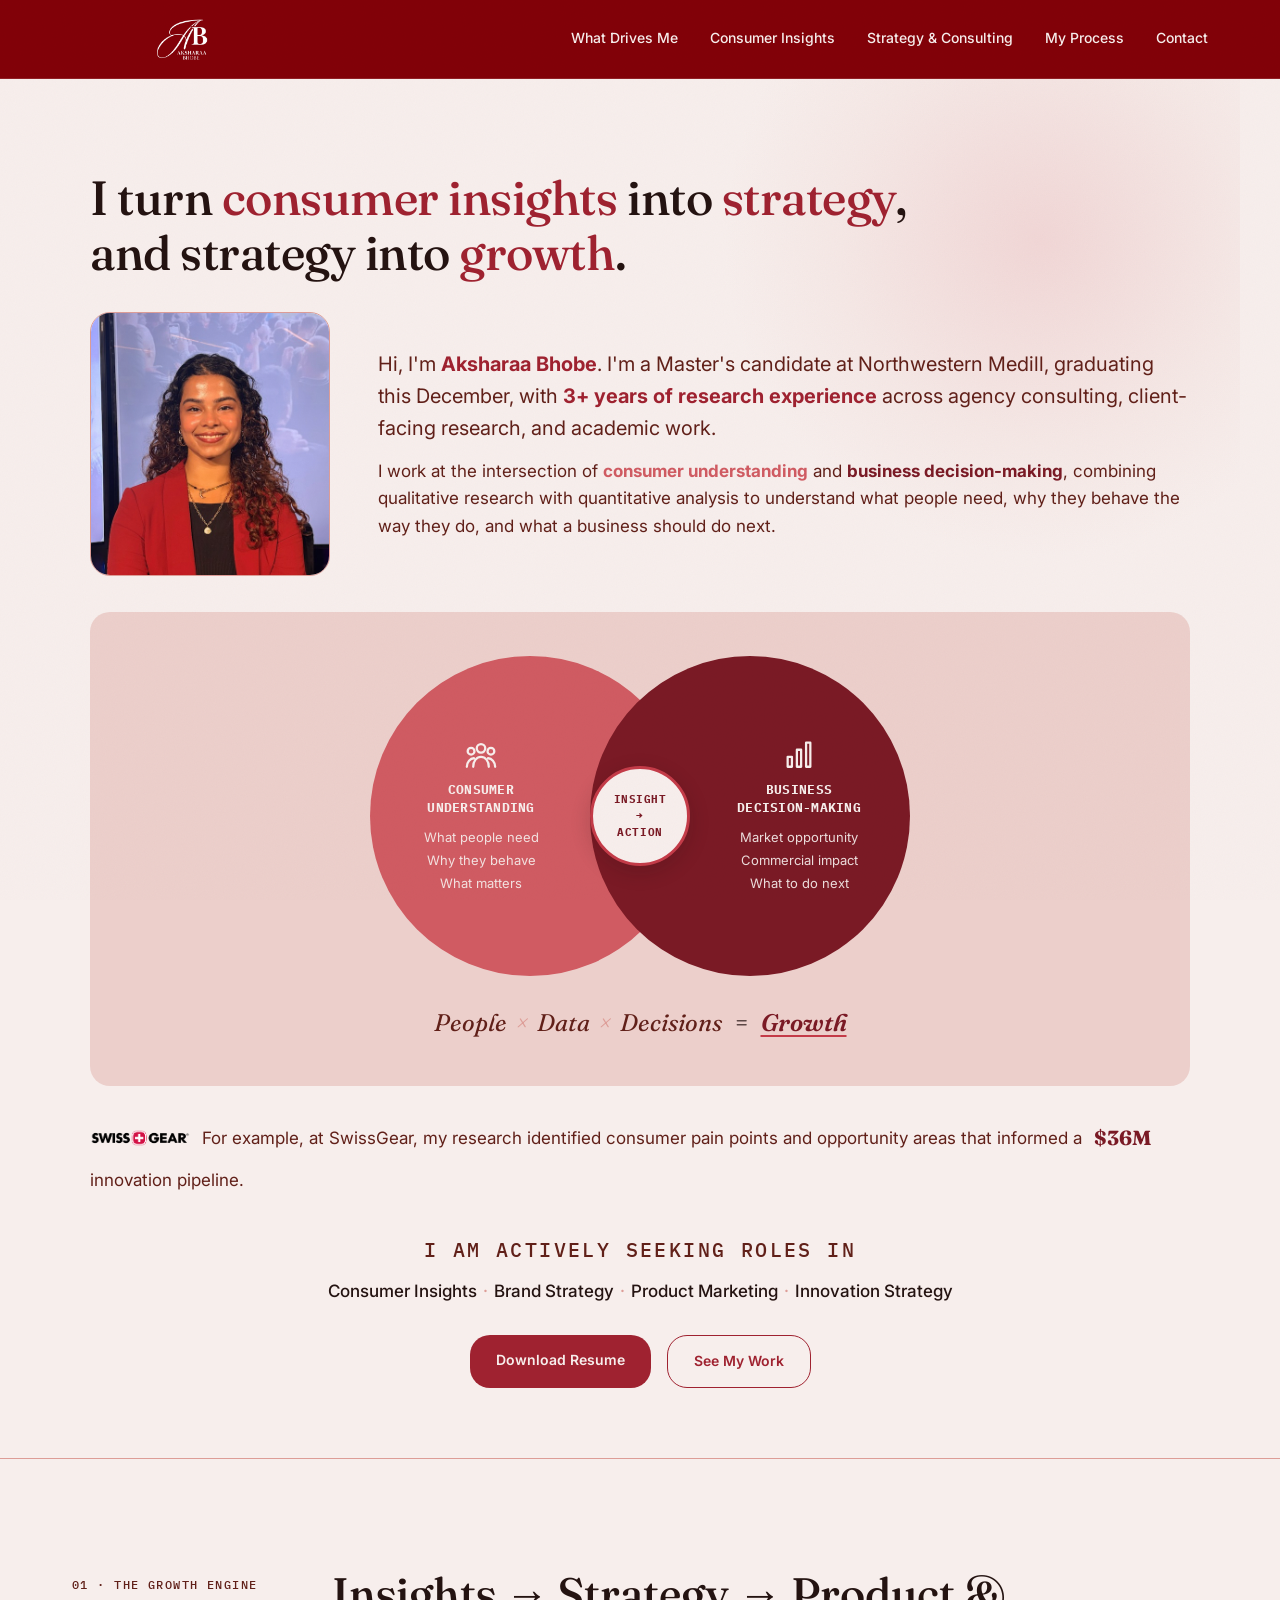
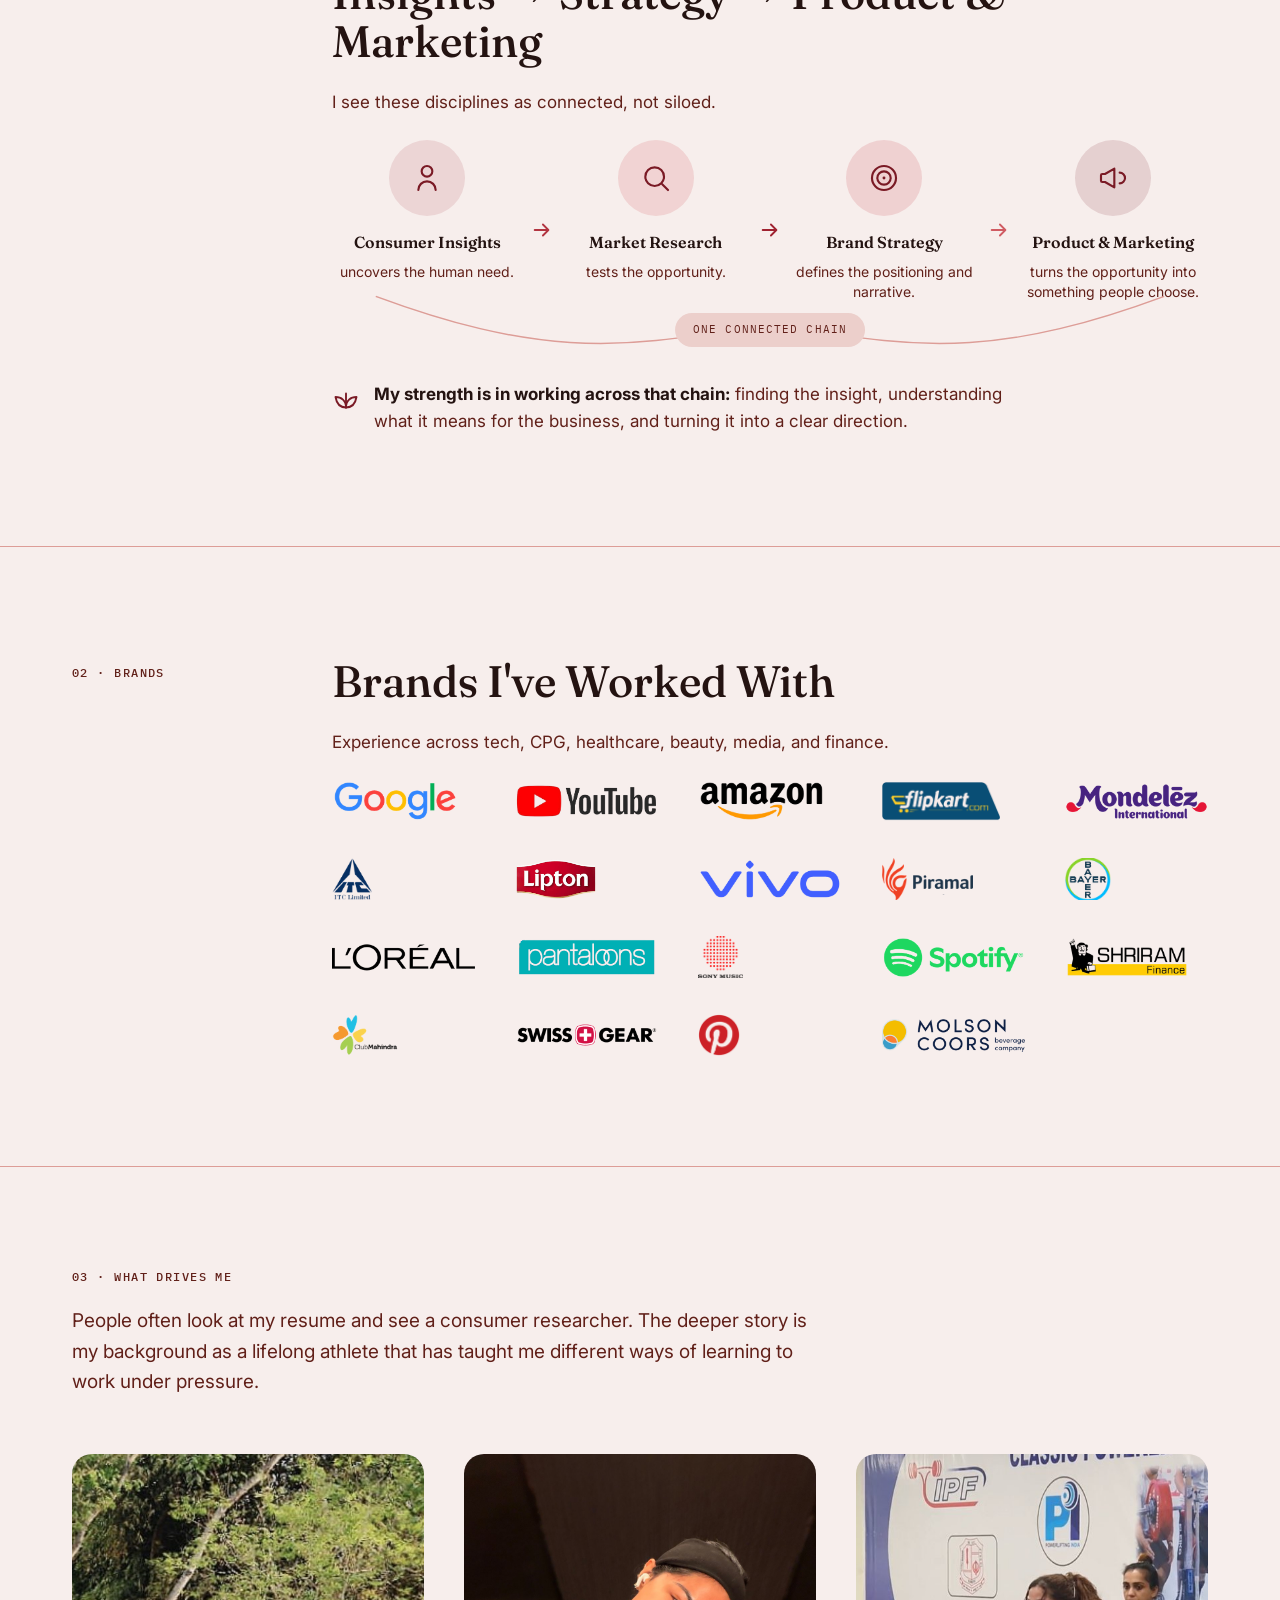
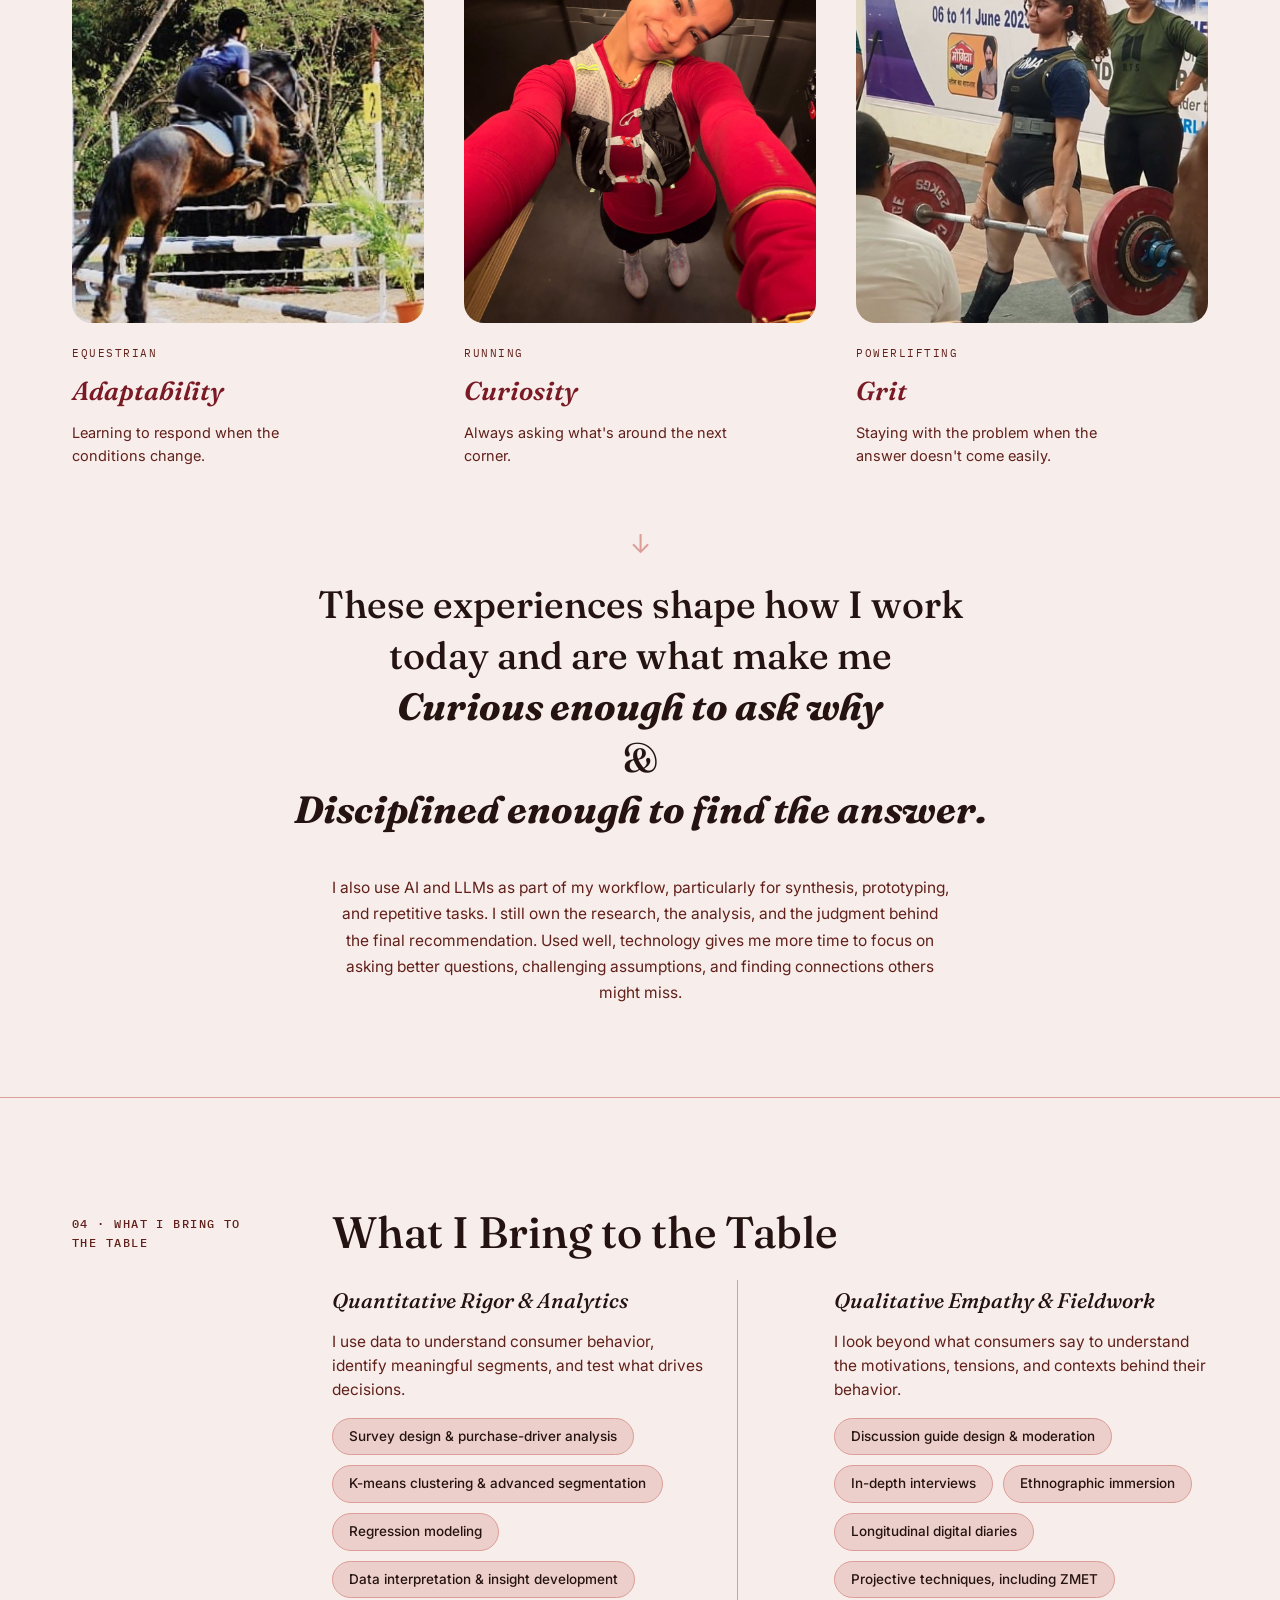
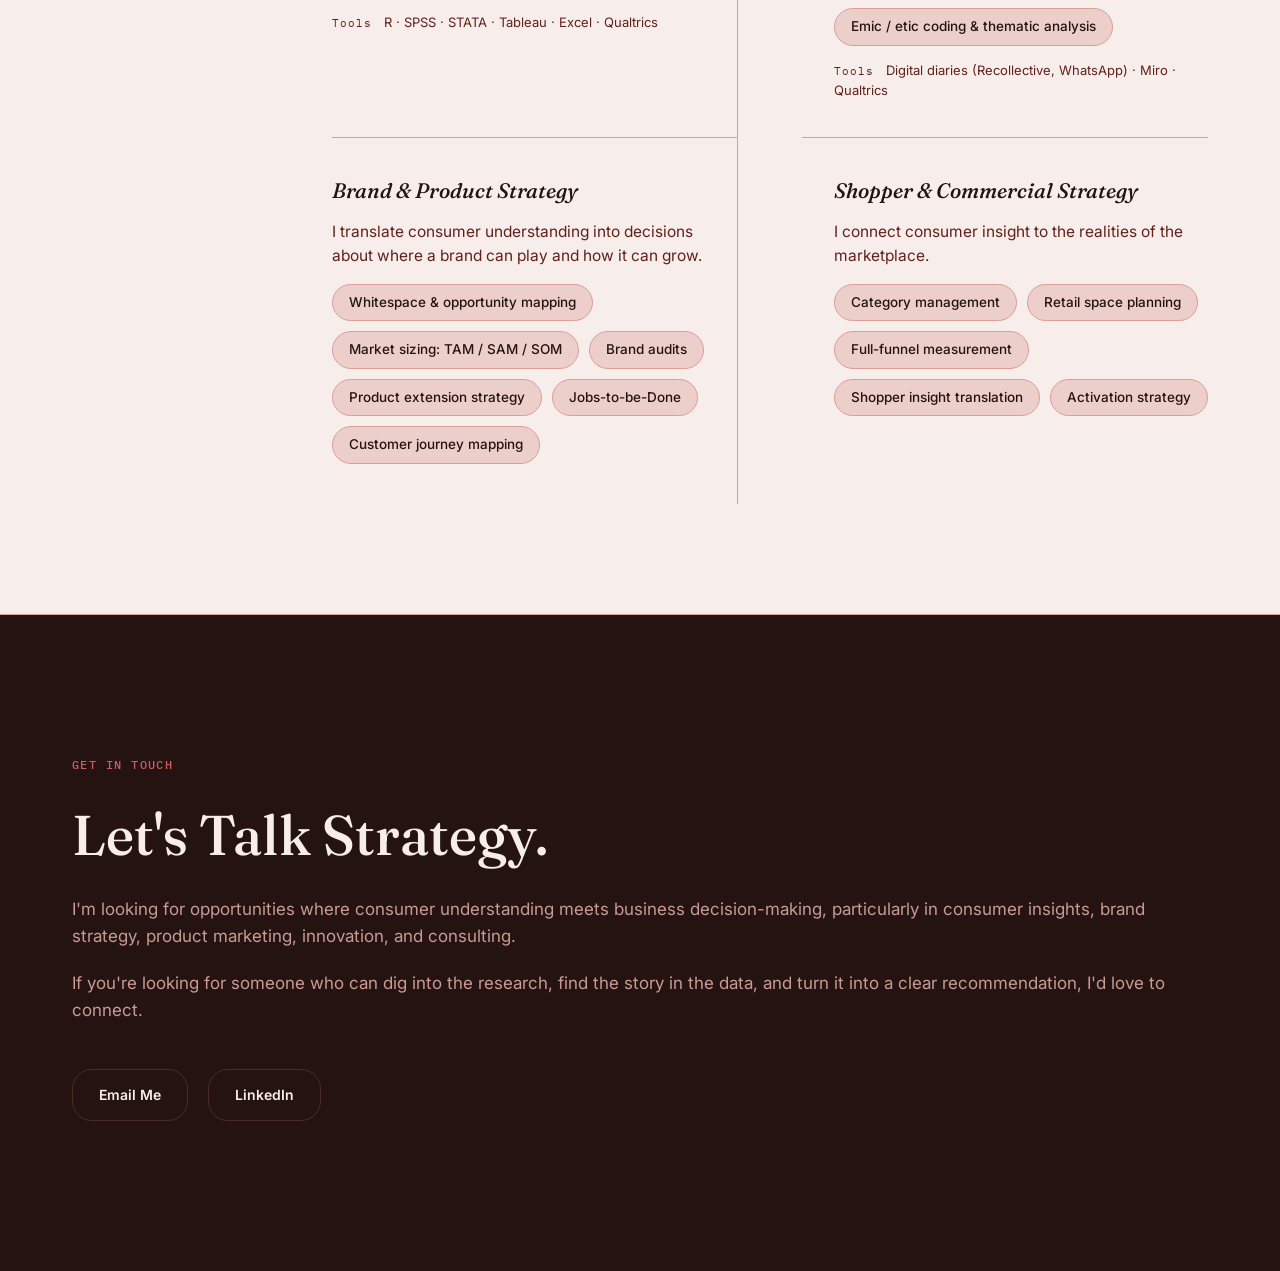
==== commit b53b2a05: "Update index.html" ====
--- a/index.html
+++ b/index.html
@@ -291,7 +291,12 @@
       </div>
 
       <p class="drives-arrow-divider" aria-hidden="true">&darr;</p>
-      <p class="drives-closing-quote">These experiences shape how I work today and are what make me<br><strong><em>Curious enough to ask why. Disciplined enough to find the answer.</em></strong></p>
+      <p class="drives-closing-quote">
+        These experiences shape how I work today and are what make me<br>
+        <strong><em>Curious enough to ask why</em></strong><br>
+        <span class="drives-amp">&amp;</span><br>
+        <strong><em>Disciplined enough to find the answer.</em></strong>
+      </p>
 
       <p class="drives-followup">
         I also use AI and LLMs as part of my workflow, particularly for synthesis, prototyping, and repetitive tasks. I still own the research, the analysis, and the judgment behind the final recommendation. Used well, technology gives me more time to focus on asking better questions, challenging assumptions, and finding connections others might miss.
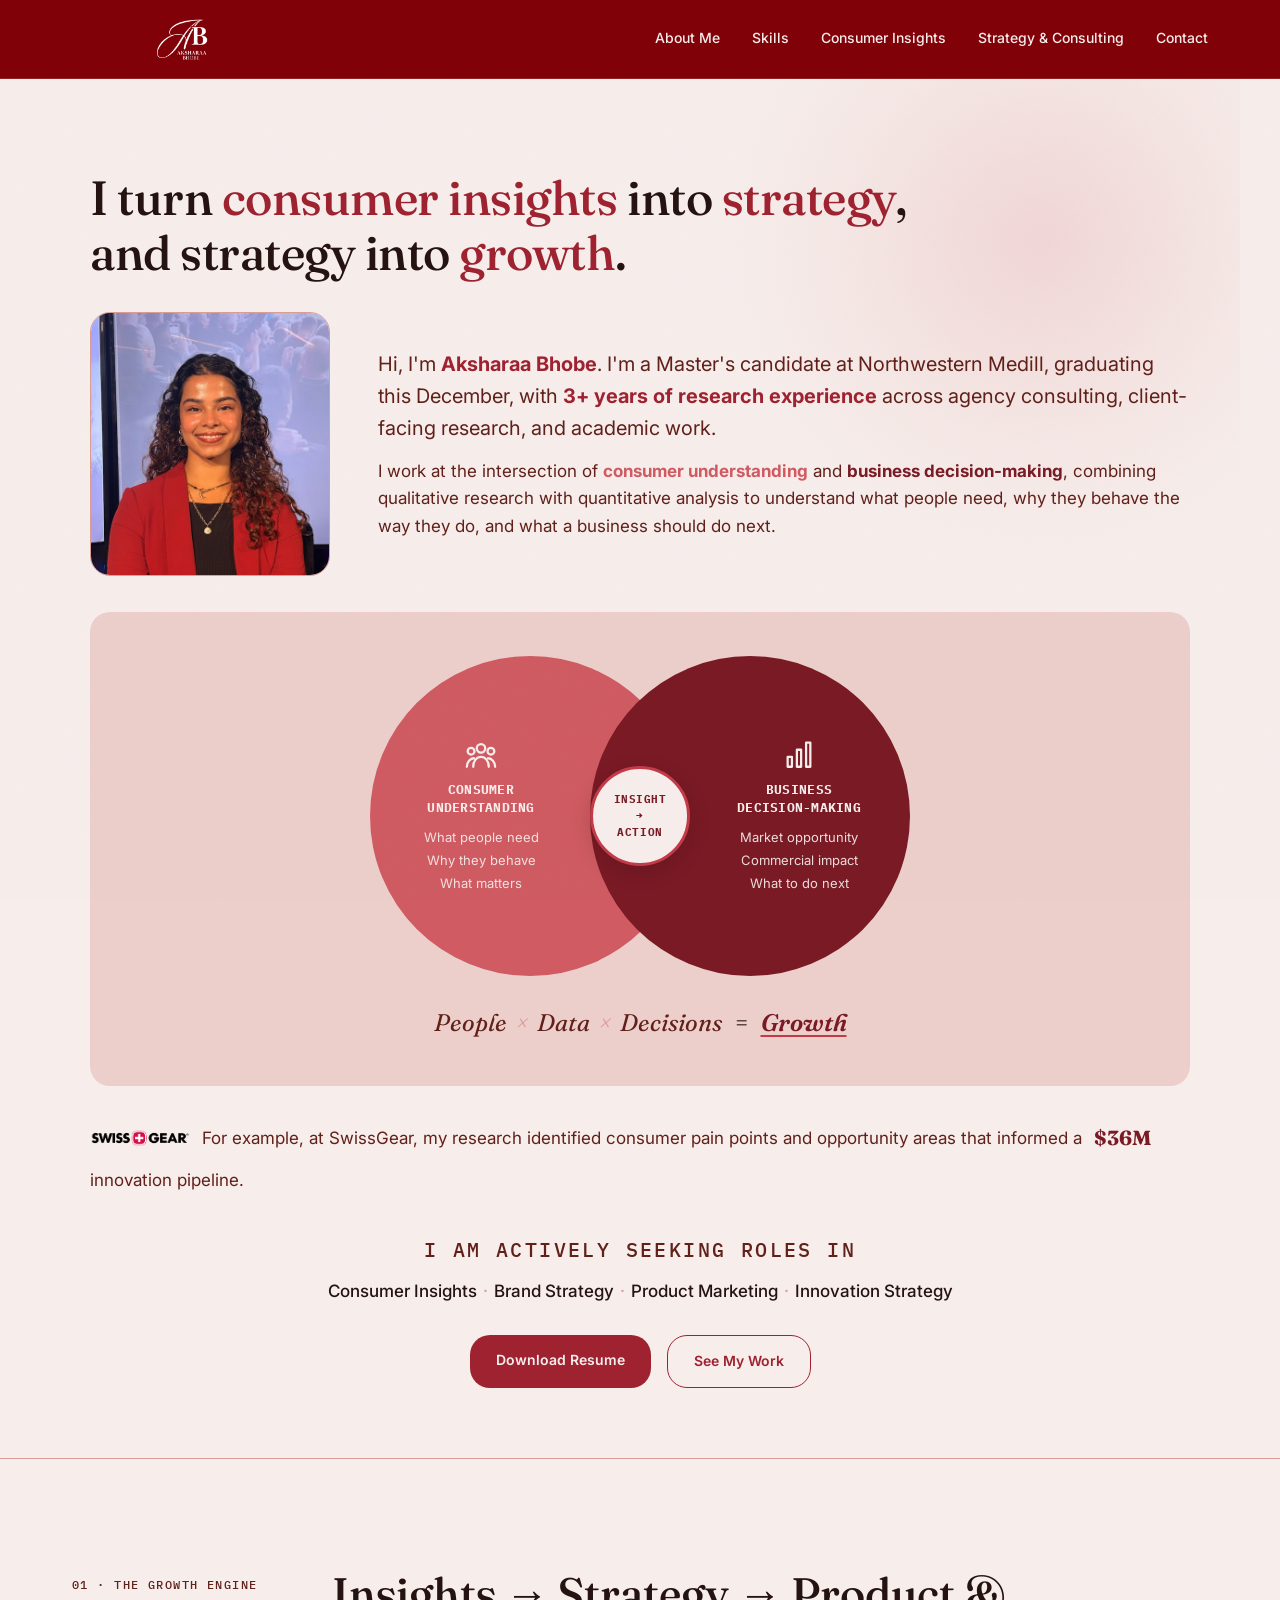
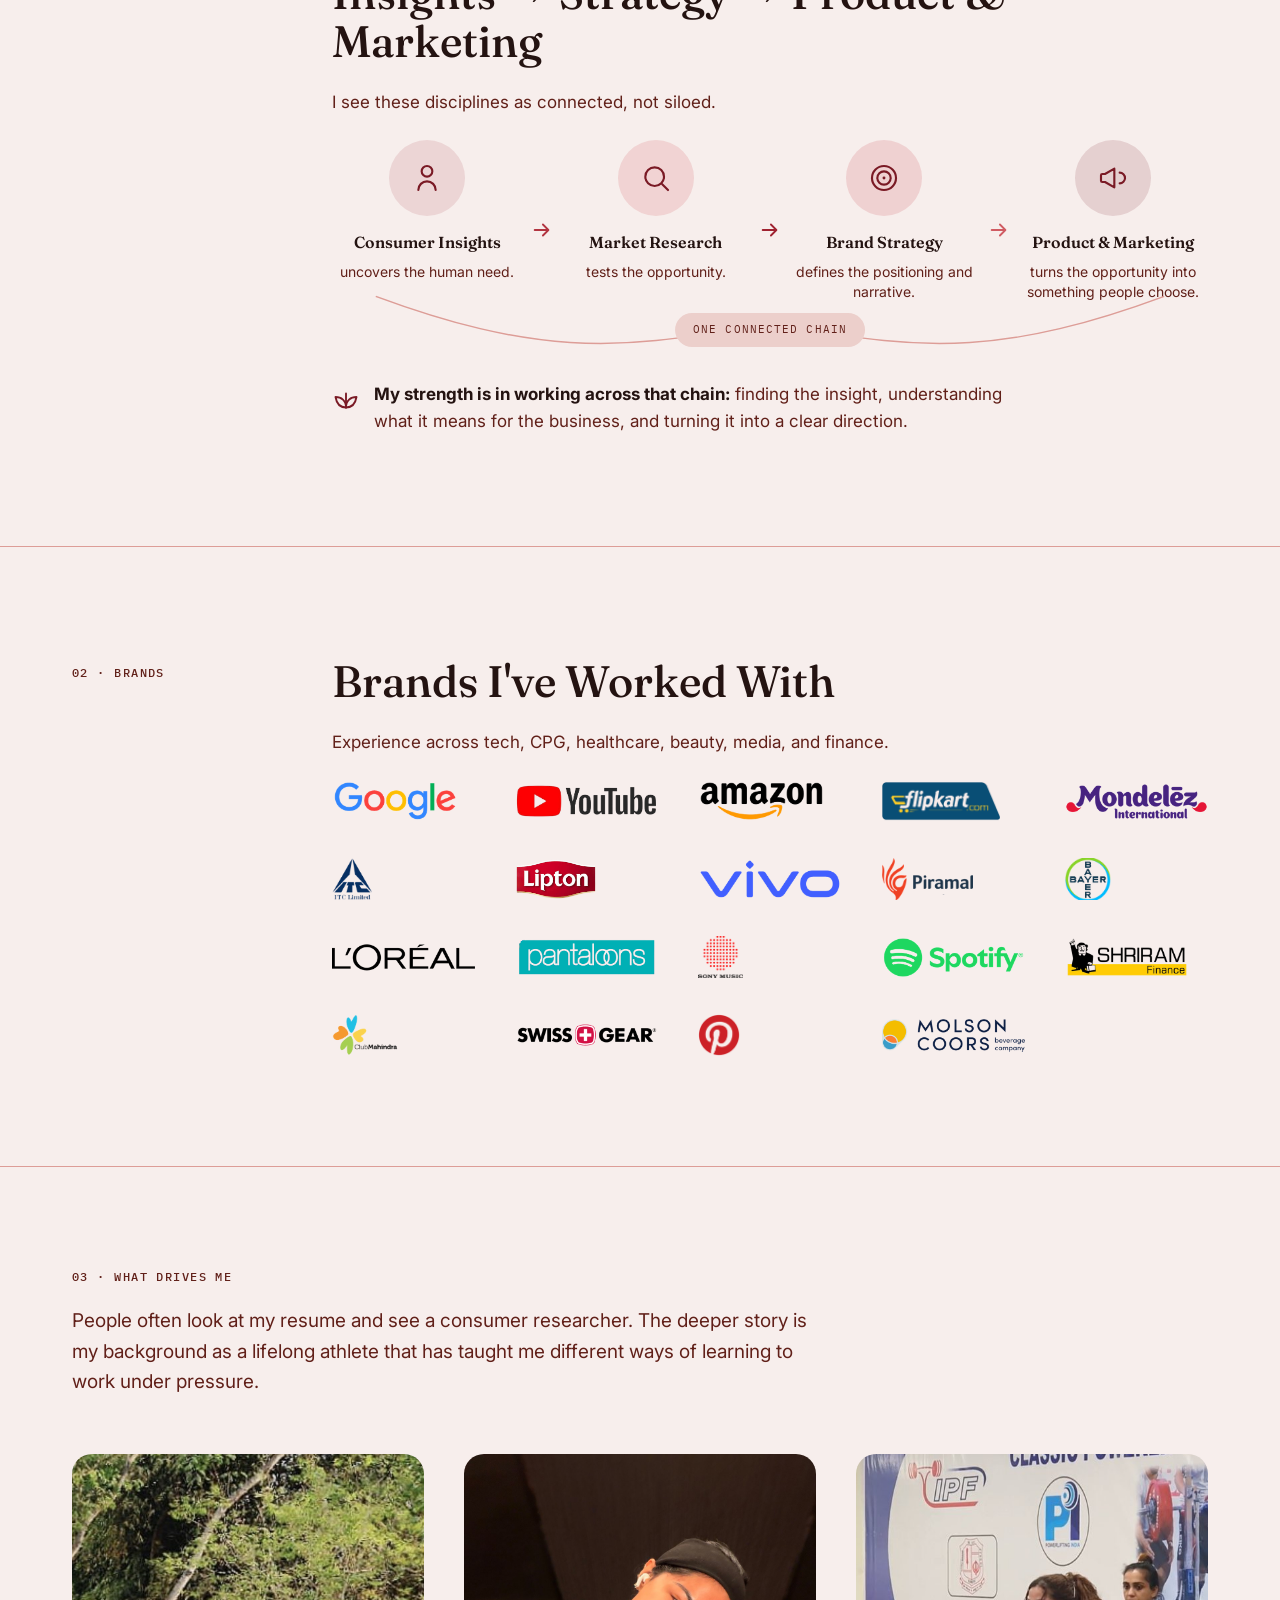
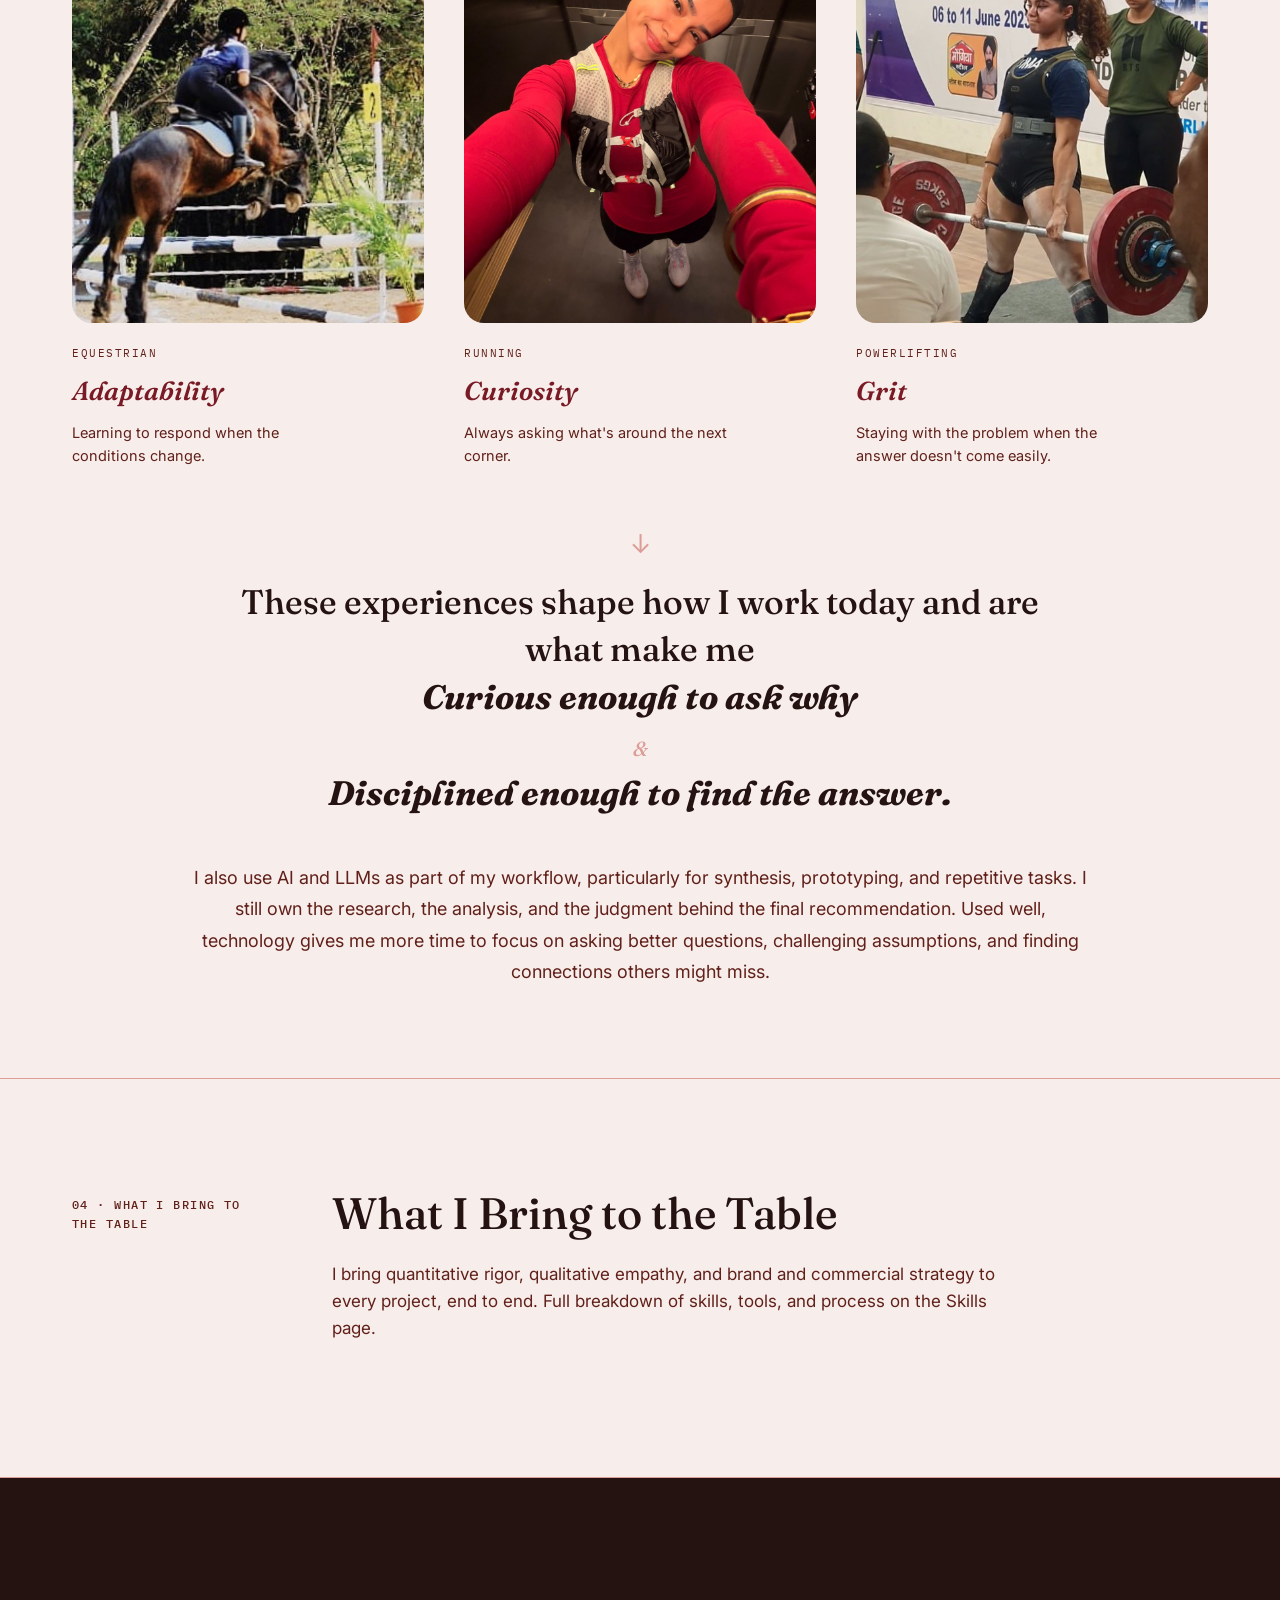
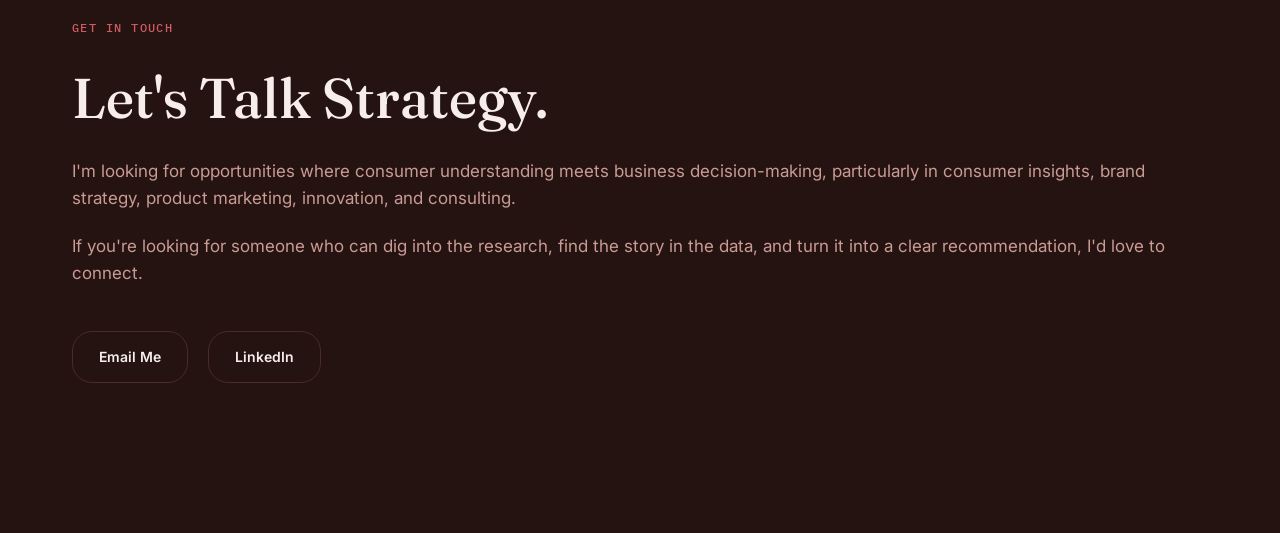
==== commit 8574dce4: "Update index.html" ====
--- a/index.html
+++ b/index.html
@@ -48,10 +48,10 @@
   <div class="nav-inner">
     <a href="index.html" class="nav-mark"><img src="assets/logo.png" alt="Aksharaa Bhobe home" class="nav-logo"></a>
     <div class="nav-links" id="navLinks">
-      <a href="index.html#drives">What Drives Me</a>
+      <a href="index.html#drives">About Me</a>
+      <a href="skills.html">Skills</a>
       <a href="research.html">Consumer Insights</a>
       <a href="strategy.html">Strategy &amp; Consulting</a>
-      <a href="skills.html">My Process</a>
       <a href="index.html#contact">Contact</a>
     </div>
     <button class="nav-toggle" id="navToggle" aria-label="Toggle menu" aria-expanded="false" aria-controls="navLinks">
@@ -312,59 +312,7 @@
       </div>
       <div class="section-content">
         <h2 class="section-title" id="skills-heading">What I Bring to the Table</h2>
-
-        <div class="capability-grid">
-          <div class="capability">
-            <h3 class="capability-title">Quantitative Rigor &amp; Analytics</h3>
-            <p class="capability-desc">I use data to understand consumer behavior, identify meaningful segments, and test what drives decisions.</p>
-            <ul class="capability-list">
-              <li>Survey design &amp; purchase-driver analysis</li>
-              <li>K-means clustering &amp; advanced segmentation</li>
-              <li>Regression modeling</li>
-              <li>Data interpretation &amp; insight development</li>
-            </ul>
-            <p class="capability-tools"><span class="mono">Tools</span> R &middot; SPSS &middot; STATA &middot; Tableau &middot; Excel &middot; Qualtrics</p>
-          </div>
-
-          <div class="capability">
-            <h3 class="capability-title">Qualitative Empathy &amp; Fieldwork</h3>
-            <p class="capability-desc">I look beyond what consumers say to understand the motivations, tensions, and contexts behind their behavior.</p>
-            <ul class="capability-list">
-              <li>Discussion guide design &amp; moderation</li>
-              <li>In-depth interviews</li>
-              <li>Ethnographic immersion</li>
-              <li>Longitudinal digital diaries</li>
-              <li>Projective techniques, including ZMET</li>
-              <li>Emic / etic coding &amp; thematic analysis</li>
-            </ul>
-            <p class="capability-tools"><span class="mono">Tools</span> Digital diaries (Recollective, WhatsApp) &middot; Miro &middot; Qualtrics</p>
-          </div>
-
-          <div class="capability">
-            <h3 class="capability-title">Brand &amp; Product Strategy</h3>
-            <p class="capability-desc">I translate consumer understanding into decisions about where a brand can play and how it can grow.</p>
-            <ul class="capability-list">
-              <li>Whitespace &amp; opportunity mapping</li>
-              <li>Market sizing: TAM / SAM / SOM</li>
-              <li>Brand audits</li>
-              <li>Product extension strategy</li>
-              <li>Jobs-to-be-Done</li>
-              <li>Customer journey mapping</li>
-            </ul>
-          </div>
-
-          <div class="capability">
-            <h3 class="capability-title">Shopper &amp; Commercial Strategy</h3>
-            <p class="capability-desc">I connect consumer insight to the realities of the marketplace.</p>
-            <ul class="capability-list">
-              <li>Category management</li>
-              <li>Retail space planning</li>
-              <li>Full-funnel measurement</li>
-              <li>Shopper insight translation</li>
-              <li>Activation strategy</li>
-            </ul>
-          </div>
-        </div>
+        <p class="lede-line">I bring quantitative rigor, qualitative empathy, and brand and commercial strategy to every project, end to end. Full breakdown of skills, tools, and process on the <a href="skills.html">Skills page</a>.</p>
       </div>
     </div>
   </section>
--- a/styles.css
+++ b/styles.css
@@ -2874,19 +2874,26 @@
 .drives-closing-quote {
   font-family: var(--font-display);
   font-weight: 500;
-  font-size: clamp(26px, 3.6vw, 38px);
-  line-height: 1.35;
+  font-size: clamp(24px, 3.2vw, 34px);
+  line-height: 1.4;
   color: var(--ink);
   text-align: center;
-  max-width: 30ch;
-  margin: 0 auto 40px;
+  max-width: 40ch;
+  margin: 0 auto 44px;
+}
+.drives-amp {
+  display: inline-block;
+  font-style: italic;
+  font-size: 0.6em;
+  color: var(--line);
+  margin: 6px 0;
 }
 
 .drives-followup {
-  font-size: 15.5px;
-  line-height: 1.7;
-  color: var(--ink-soft);
-  max-width: 62ch;
+  font-size: clamp(16px, 1.6vw, 18px);
+  line-height: 1.75;
+  color: var(--ink-soft);
+  max-width: 900px;
   margin: 0 auto;
   text-align: center;
 }
@@ -2899,6 +2906,8 @@
 @media (max-width: 700px) {
   .drives-scroll { padding: 76px 0 64px; }
   .drives-intro { margin-bottom: 40px; }
+  .drives-closing-quote { max-width: 26ch; font-size: clamp(22px, 6vw, 28px); }
+  .drives-followup { font-size: 15.5px; line-height: 1.7; }
 }
 
 /* ---- What I Bring to the Table: a quiet 2x2, divided by thin
@@ -3183,10 +3192,30 @@
 
 @media (max-width: 700px) {
   .vp-panel { padding: 32px 20px; }
-  .vp-venn { flex-direction: column; }
-  .vp-circle { margin: 0 0 -50px !important; padding: 28px !important; width: 240px; height: 240px; }
-  .vp-circle-left, .vp-circle-right { padding-right: 28px; padding-left: 28px; }
-  .vp-circle-center { position: static; transform: none; margin: -30px 0 16px; }
+  .vp-venn {
+    flex-direction: column;
+    gap: 20px;
+  }
+  .vp-circle {
+    width: min(280px, 78vw);
+    height: min(280px, 78vw);
+    margin: 0 !important;
+    padding: 28px !important;
+  }
+  .vp-circle-left { order: 1; padding-right: 28px; }
+  .vp-circle-right { order: 3; padding-left: 28px; }
+  /* On mobile the two circles sit apart (no true overlap — trying to
+     make text and a center bubble share a shrinking lens is what
+     broke this before). The bubble instead sits between them as a
+     normal, non-overlapping connector. */
+  .vp-circle-center {
+    order: 2;
+    position: static;
+    transform: none;
+    margin: 0 auto;
+    width: 92px;
+    height: 92px;
+  }
 }
 
 /* ---- SwissGear proof line: plain sentence, small inline wordmark ---- */
